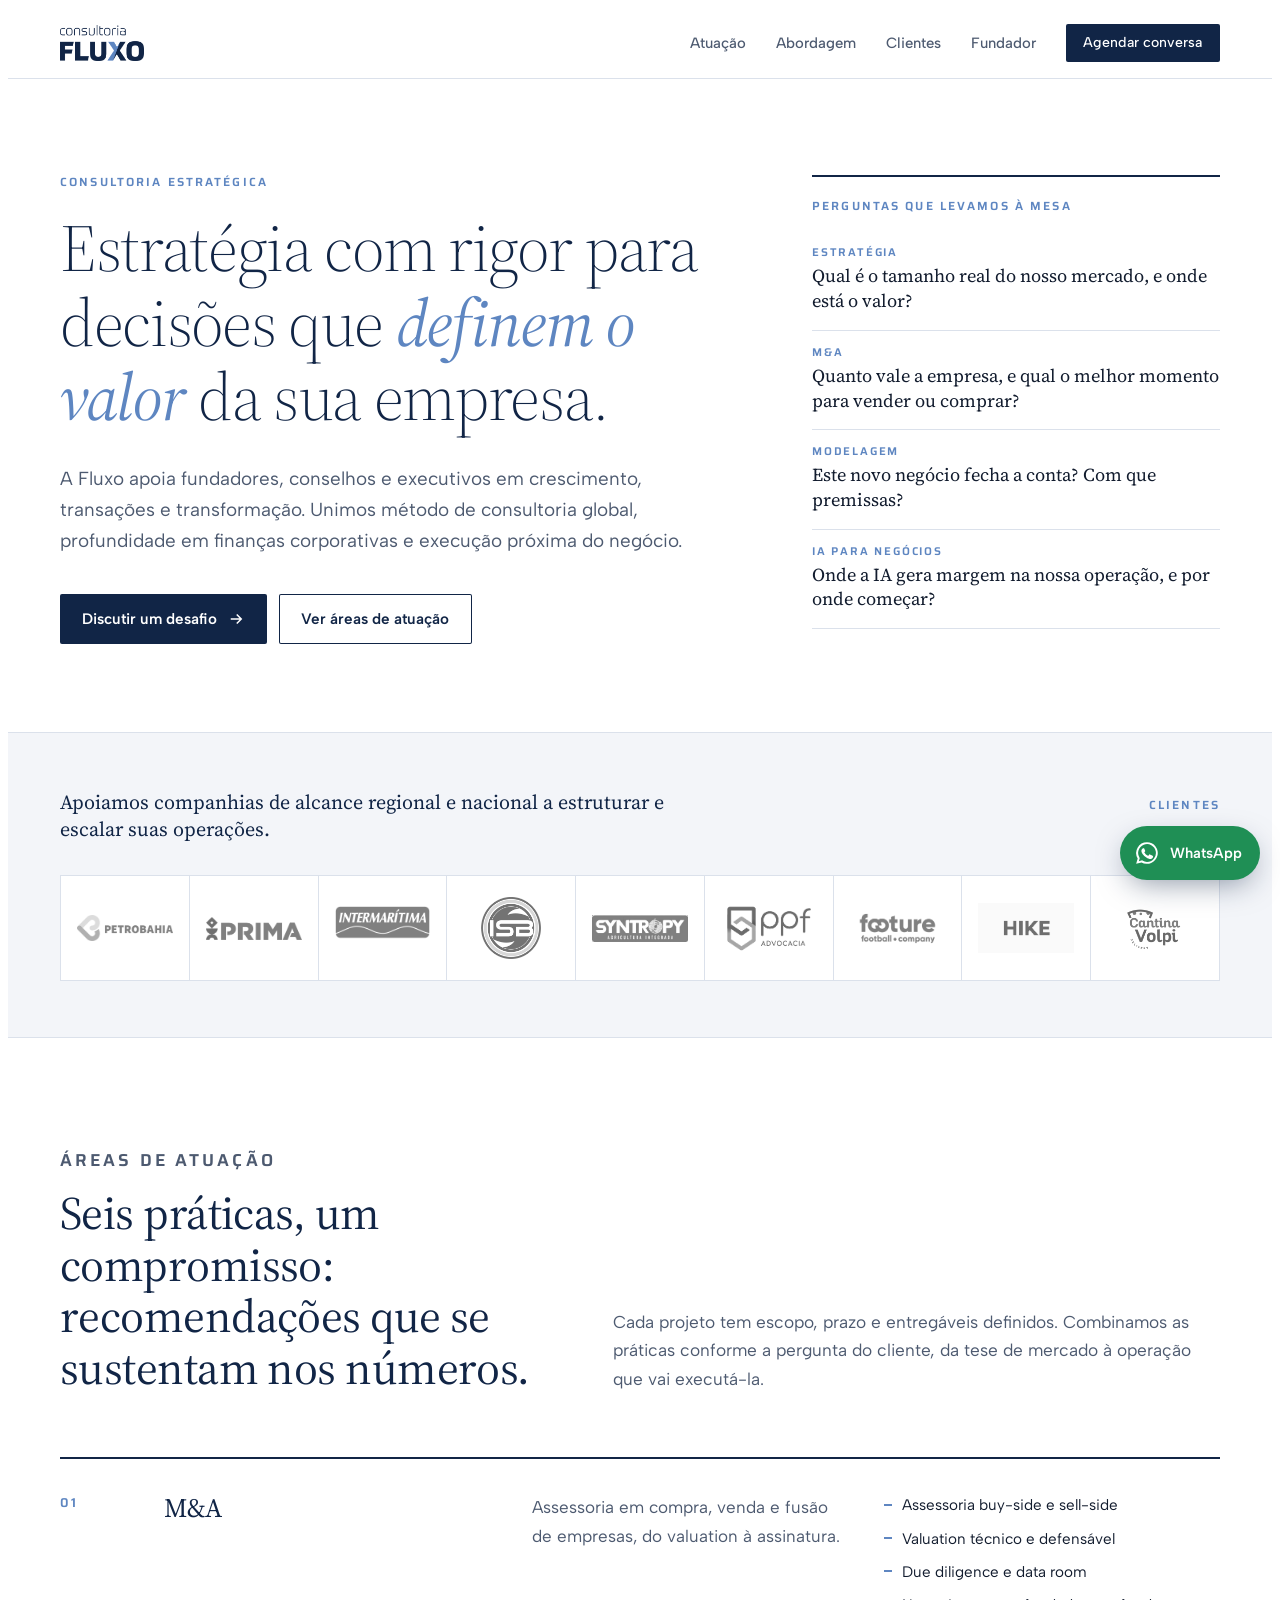
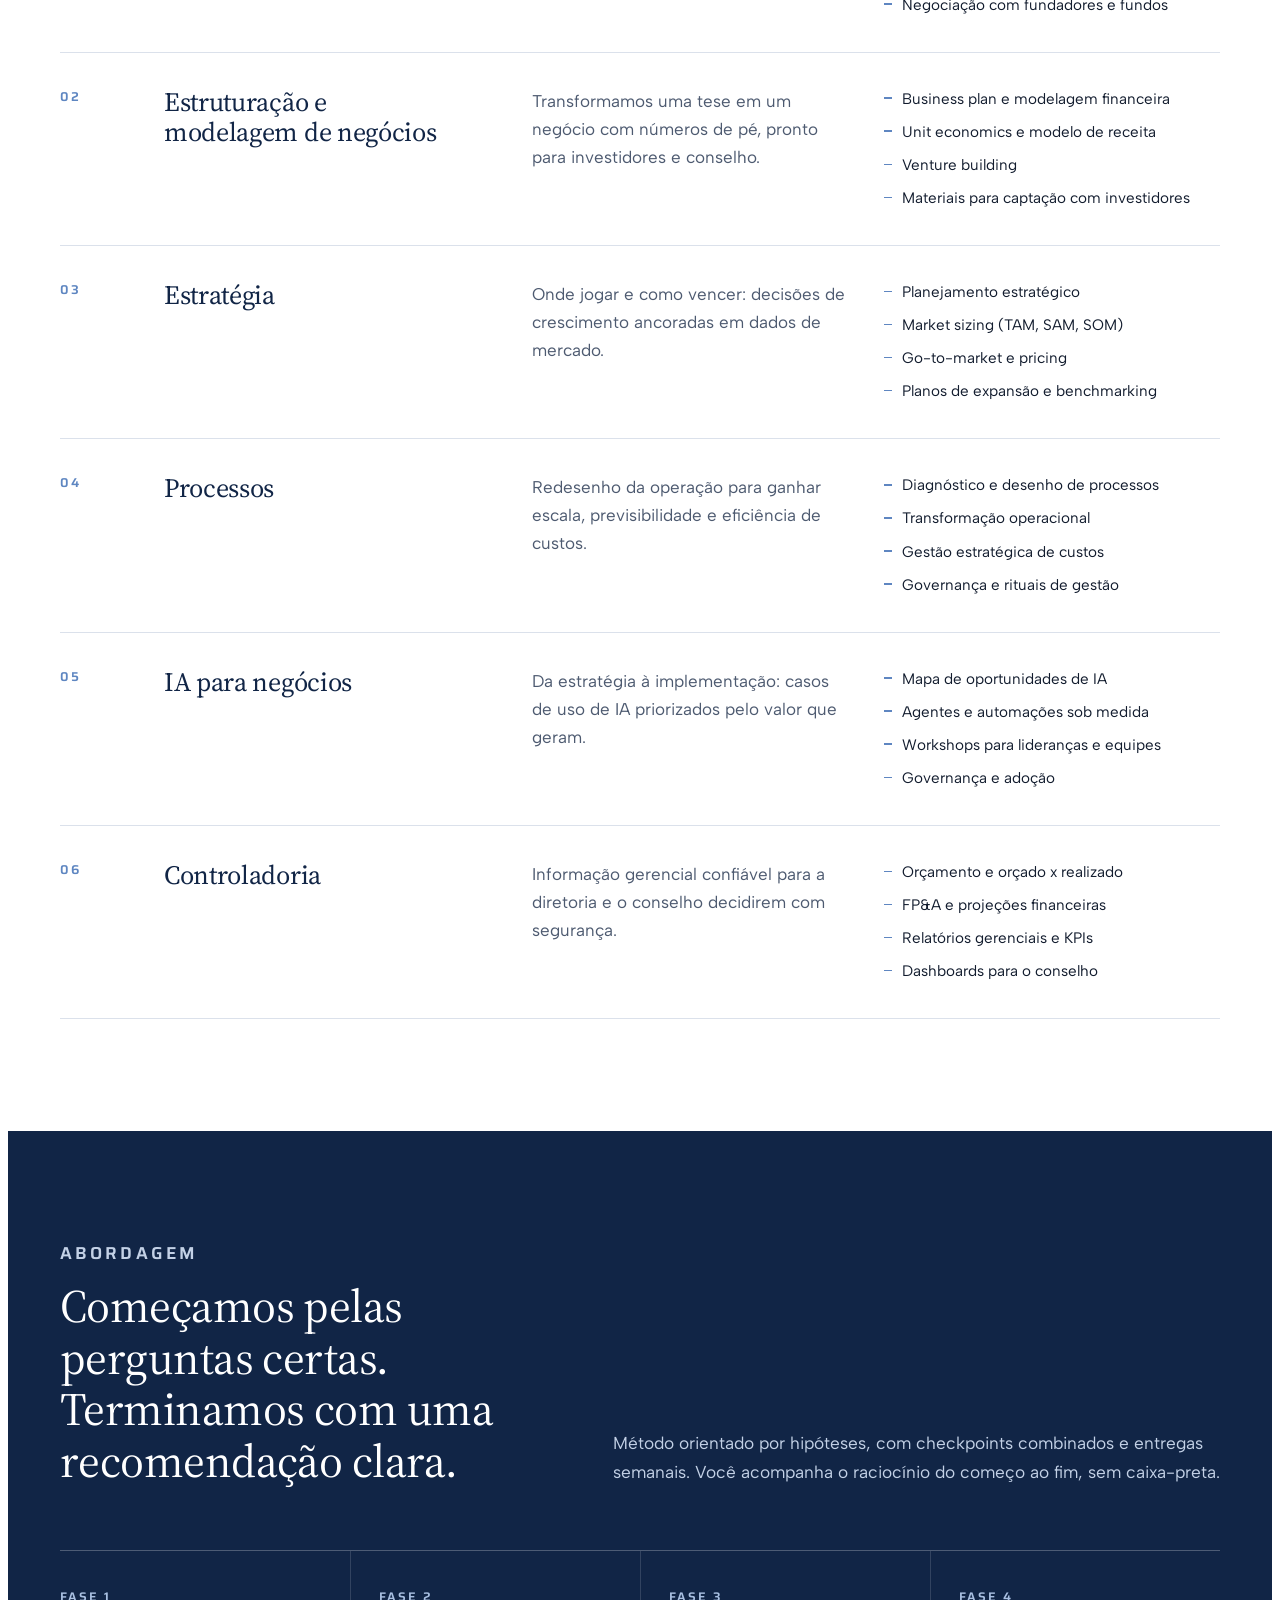
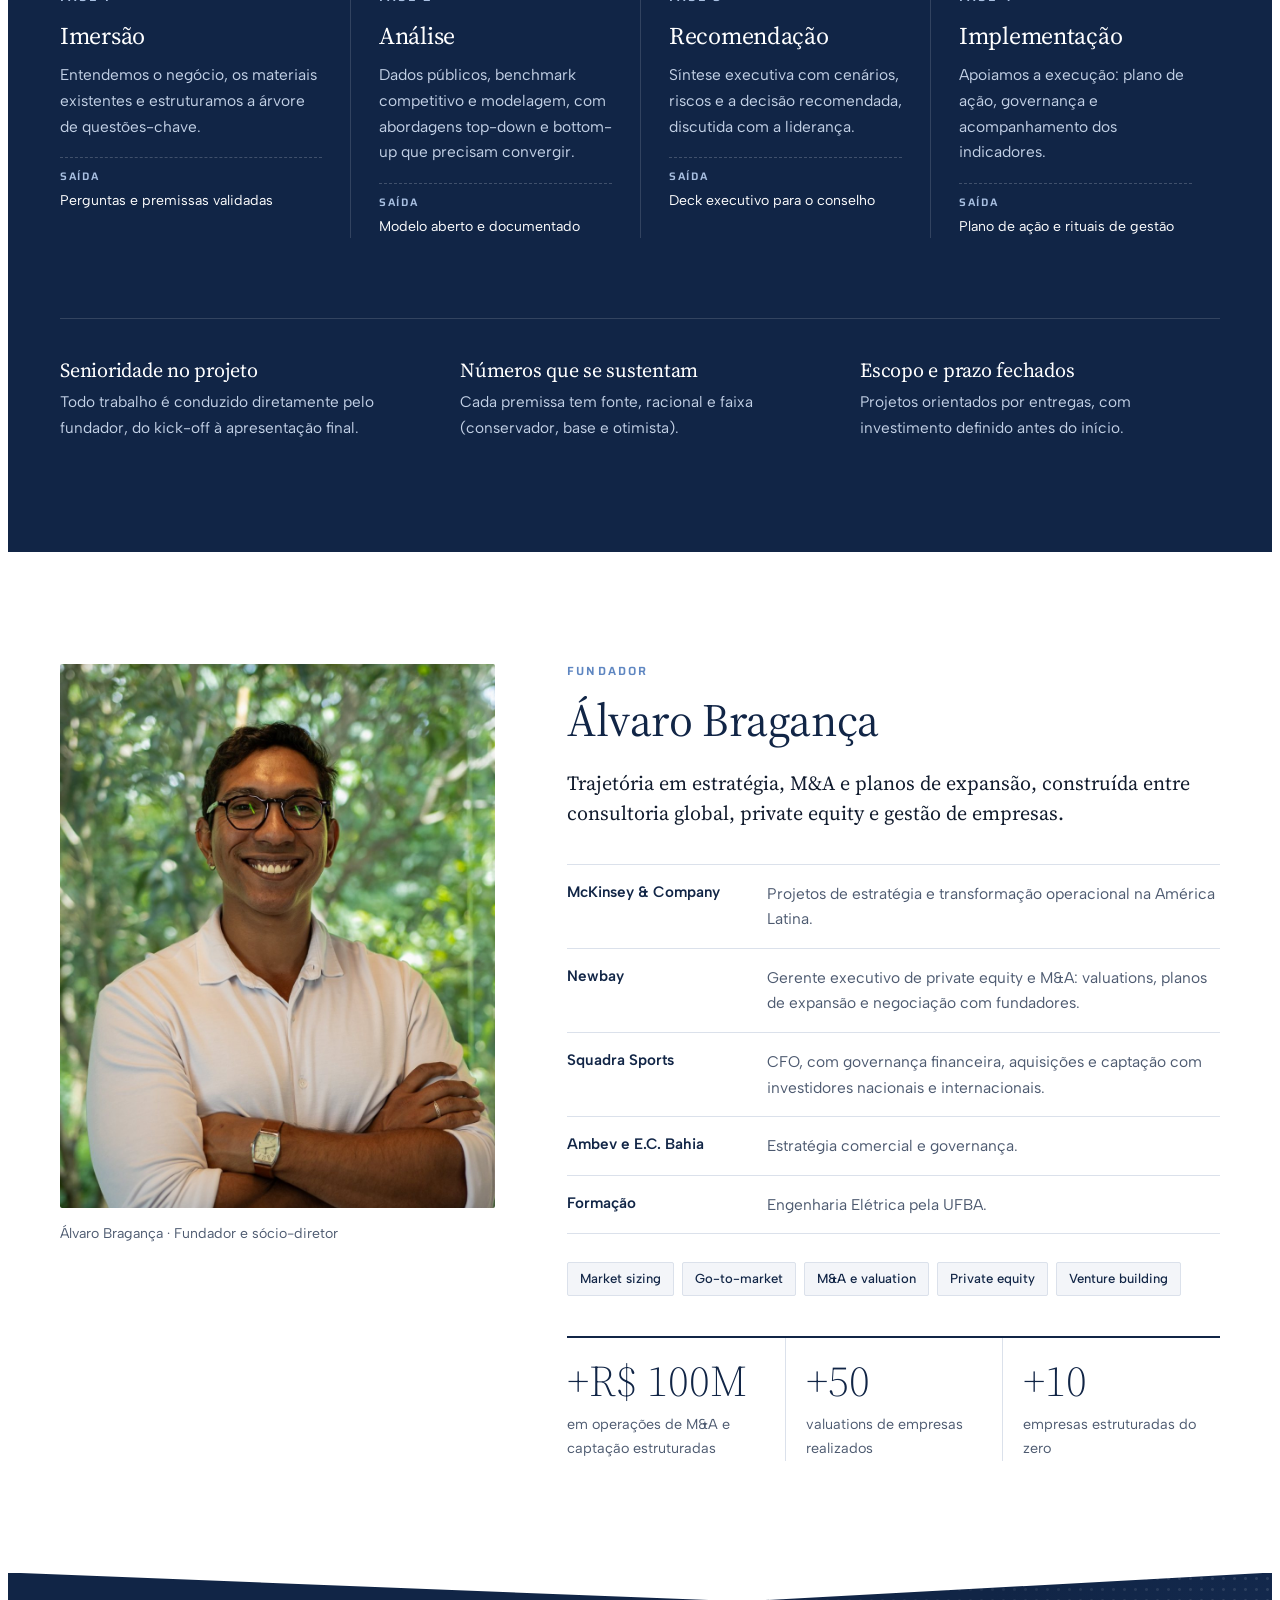
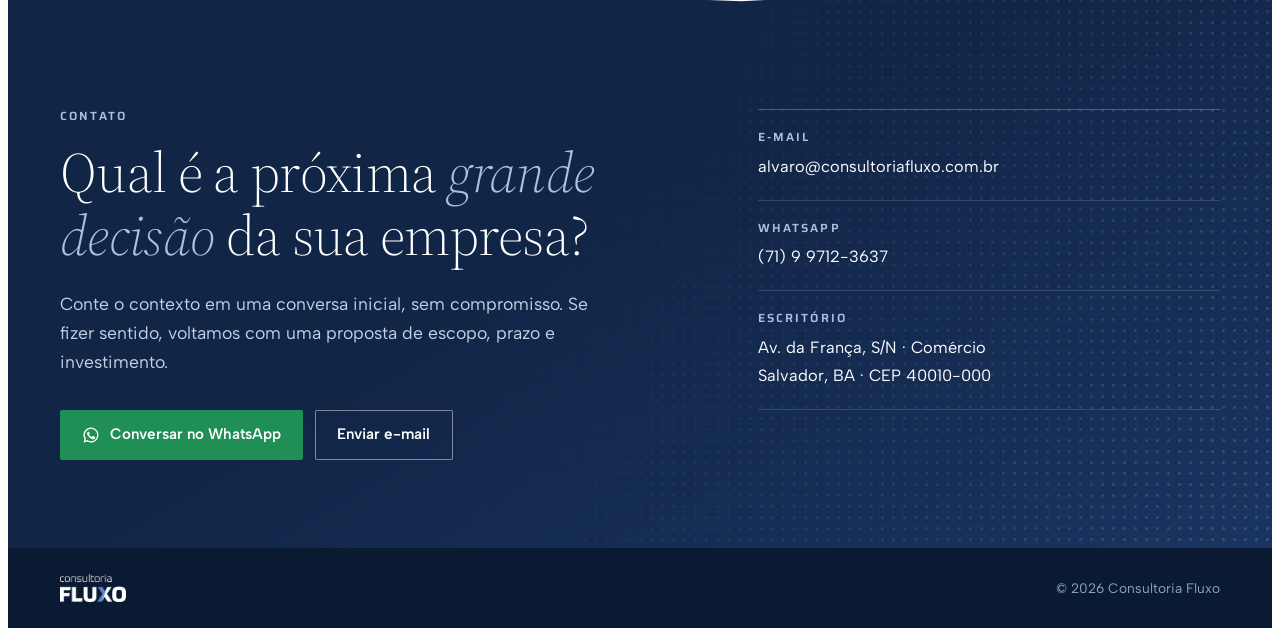
==== index.html @ dc0a5444 "primeira versao do site" ====
<!doctype html>
<html lang="pt-BR">
<head>
<meta charset="utf-8">
<meta name="viewport" content="width=device-width, initial-scale=1, viewport-fit=cover">
<title>Consultoria Fluxo | Consultoria estratégica, M&amp;A e IA para negócios</title>
<meta name="description" content="Consultoria estratégica para fundadores, conselhos e executivos: M&A, estruturação e modelagem de negócios, estratégia, processos, IA para negócios e controladoria.">
<link rel="canonical" href="https://www.consultoriafluxo.com.br/">
<meta property="og:type" content="website">
<meta property="og:title" content="Consultoria Fluxo | Consultoria estratégica">
<meta property="og:description" content="Estratégia com rigor para decisões que definem o valor da sua empresa.">
<meta property="og:image" content="https://www.consultoriafluxo.com.br/assets/img/alvaro-perfil.jpg">
<meta property="og:locale" content="pt_BR">
<meta name="theme-color" content="#112546">
<link rel="icon" href="data:image/svg+xml,%3Csvg xmlns='http://www.w3.org/2000/svg' viewBox='0 0 32 32'%3E%3Crect width='32' height='32' rx='6' fill='%23112546'/%3E%3Cpath d='M8 7h6l10 18h-6z' fill='%23fff'/%3E%3Cpath d='M24 7h-5L9 25h5z' fill='%235E86C1'/%3E%3C/svg%3E">
<script type="application/ld+json">{"@context":"https://schema.org","@type":"ProfessionalService","name":"Consultoria Fluxo","url":"https://www.consultoriafluxo.com.br","email":"alvaro@consultoriafluxo.com.br","telephone":"+55-71-99712-3637","founder":{"@type":"Person","name":"Álvaro Bragança"},"address":{"@type":"PostalAddress","streetAddress":"Av. da França, S/N, Comércio","addressLocality":"Salvador","addressRegion":"BA","postalCode":"40010-000","addressCountry":"BR"}}</script>
<link rel="preconnect" href="https://fonts.googleapis.com">
<link rel="preconnect" href="https://fonts.gstatic.com" crossorigin>
<link rel="stylesheet" href="https://fonts.googleapis.com/css2?family=Source+Serif+4:opsz,wght@8..60,300;8..60,400;8..60,500&family=Albert+Sans:wght@400;500;600&family=Saira:wght@500;600;700&display=swap">
<style>
/* Layout: strategy-firm editorial. White pages, hairline rules, serif statements, one navy band per act; the brand's halftone + diagonal cut appear only in the closing band. Bold moment = the hero's "key questions" column. */
:root{
  --navy:#112546;        /* Pantone 655 C */
  --navy-2:#1a3461;
  --blue:#5E86C1;        /* Pantone 4150 C */
  --blue-soft:#a9c0e2;
  --paper:#ffffff;
  --mist:#f3f5f9;        /* neutral biased to brand blue */
  --ink:#121c2e;
  --ink-2:#4d5a70;
  --line:#dbe1eb;
  --wa:#1f8f55;
  --serif:"Source Serif 4",Georgia,"Times New Roman",serif;
  --sans:"Albert Sans",system-ui,-apple-system,"Segoe UI",sans-serif;
  --label:"Saira","Arial Narrow",system-ui,sans-serif;
  --wrap:1200px;
  color-scheme:light;
}
*{box-sizing:border-box}
html{scroll-behavior:smooth}
body{background:var(--paper);color:var(--ink);font:400 1.0625rem/1.65 var(--sans);-webkit-font-smoothing:antialiased}
body::before{content:"";position:fixed;inset:0 0 auto;height:env(safe-area-inset-top,0px);z-index:60;background:var(--paper)}
img{max-width:100%;height:auto;display:block}
a{color:inherit}
h1,h2,h3{font-family:var(--serif);font-weight:400;line-height:1.12;margin:0;text-wrap:balance;letter-spacing:-.012em;color:var(--navy)}
p{margin:0}
.wrap{max-width:var(--wrap);margin:0 auto;padding-left:max(20px,env(safe-area-inset-left,0px));padding-right:max(20px,env(safe-area-inset-right,0px))}
.label{font:600 .74rem/1.2 var(--label);letter-spacing:.18em;text-transform:uppercase;color:var(--blue)}
:focus-visible{outline:3px solid var(--blue);outline-offset:3px;border-radius:2px}

.btn{display:inline-flex;align-items:center;gap:.6em;font:600 .95rem/1 var(--sans);text-decoration:none;padding:1rem 1.4rem;border-radius:2px;transition:background .15s ease,color .15s ease,box-shadow .15s ease}
.btn svg{width:18px;height:18px;flex:none}
.btn-navy{background:var(--navy);color:#fff}
.btn-navy:hover{background:var(--navy-2)}
.btn-line{color:var(--navy);box-shadow:inset 0 0 0 1px var(--navy)}
.btn-line:hover{background:var(--navy);color:#fff}
.btn-wa{background:var(--wa);color:#fff}
.btn-wa:hover{background:#187546}
.link{font-weight:600;color:var(--navy);text-decoration:none;border-bottom:1px solid var(--blue);padding-bottom:2px}
.link:hover{color:var(--blue)}

/* Header */
.top{position:sticky;top:env(safe-area-inset-top,0px);z-index:50;background:rgba(255,255,255,.96);backdrop-filter:saturate(1.4) blur(8px);border-bottom:1px solid var(--line)}
.top .wrap{display:flex;align-items:center;justify-content:space-between;gap:24px;padding-block:16px}
.top img{height:36px;width:auto}
.nav{display:flex;align-items:center;gap:30px}
.nav a{color:var(--ink-2);text-decoration:none;font:500 .93rem/1 var(--sans)}
.nav a:hover{color:var(--navy)}
.nav .btn{padding:.75rem 1.1rem;font-size:.88rem;color:#fff}
@media (max-width:900px){.nav a:not(.btn){display:none}}

/* Hero */
.hero .wrap{display:grid;grid-template-columns:1.25fr .75fr;gap:72px;padding-block:96px 88px;align-items:start}
.hero h1{font-size:clamp(2.5rem,5.2vw,4.4rem);font-weight:300;margin-top:22px;letter-spacing:-.02em}
.hero h1 em{font-style:italic;font-weight:400;color:var(--blue)}
.hero .lede{margin-top:28px;max-width:33em;font-size:1.18rem;color:var(--ink-2)}
.hero .ctas{display:flex;flex-wrap:wrap;gap:12px;margin-top:38px}
.questions{border-top:2px solid var(--navy);padding-top:22px;min-width:0}
.questions ol{list-style:none;margin:18px 0 0;padding:0}
.questions li{padding:16px 0;border-bottom:1px solid var(--line);display:grid;gap:6px}
.questions q{quotes:none;font:400 1.14rem/1.35 var(--serif);color:var(--ink)}
.questions span{font:600 .7rem/1 var(--label);letter-spacing:.16em;text-transform:uppercase;color:var(--blue)}
@media (max-width:960px){.hero .wrap{grid-template-columns:1fr;gap:56px;padding-block:64px}}

/* Clients */
.clients{border-top:1px solid var(--line);border-bottom:1px solid var(--line);background:var(--mist)}
.clients .wrap{padding-block:56px}
.clients-head{display:flex;flex-wrap:wrap;justify-content:space-between;align-items:baseline;gap:12px 32px;margin-bottom:32px}
.clients-head p{font:400 1.25rem/1.35 var(--serif);color:var(--navy);max-width:32em}
.logos{display:grid;grid-template-columns:repeat(9,1fr);gap:1px;background:var(--line);border:1px solid var(--line)}
.logo{background:#fff;display:grid;place-items:center;padding:16px;height:104px;min-width:0}
.logo img{max-height:52px;width:auto;max-width:100%;object-fit:contain;filter:grayscale(1) contrast(1.05);opacity:.72;mix-blend-mode:multiply;transition:filter .2s ease,opacity .2s ease}
.logo img.tall{max-height:62px}
.logo img.faint{filter:grayscale(1) brightness(.55)}
.logo:hover img{filter:none;opacity:1}
@media (max-width:1100px){.logos{grid-template-columns:repeat(3,1fr)}}
@media (max-width:640px){.logos{grid-template-columns:repeat(3,1fr)}.logo{padding:12px 10px;height:84px}.logo img{max-height:40px}}

/* Section scaffold */
section{scroll-margin-top:84px}
.sec{padding-block:112px}
.sec-head{display:grid;grid-template-columns:.9fr 1.1fr;gap:56px;align-items:end;margin-bottom:64px}
.sec-head h2{font-size:clamp(2rem,3.6vw,3rem);margin-top:16px}
.sec-head p{color:var(--ink-2);max-width:36em;font-size:1.08rem}
@media (max-width:860px){.sec-head{grid-template-columns:1fr;gap:18px;margin-bottom:44px}.sec{padding-block:80px}}

/* Practices */
.practices{border-top:2px solid var(--navy)}
.practice{display:grid;grid-template-columns:4.5rem 1.05fr 1fr 1.05fr;gap:32px;padding:34px 0;border-bottom:1px solid var(--line);align-items:start}
.practice .code{font:600 .8rem/1.6 var(--label);letter-spacing:.12em;color:var(--blue)}
.practice h3{font-size:1.65rem;line-height:1.15}
.practice .what{color:var(--ink-2);min-width:0}
.practice ul{list-style:none;margin:0;padding:0;display:grid;gap:8px;min-width:0}
.practice li{font-size:.95rem;padding-left:18px;position:relative}
.practice li::before{content:"";position:absolute;left:0;top:.7em;width:8px;height:1.5px;background:var(--blue)}
@media (max-width:960px){.practice{grid-template-columns:3.5rem 1fr;gap:12px 20px}.practice .what,.practice ul{grid-column:2}}
@media (max-width:480px){.practice{grid-template-columns:1fr}.practice .what,.practice ul{grid-column:1}}

/* Approach */
.approach{background:var(--navy);color:#fff}
.approach h2{color:#fff}
.approach .sec-head p{color:#c3d1e6}
.approach .label{color:var(--blue-soft)}
.phases{display:grid;grid-template-columns:repeat(4,1fr);border-top:1px solid rgba(255,255,255,.25)}
.phase{padding:30px 28px 0 0;min-width:0;position:relative}
.phase+.phase{padding-left:28px;border-left:1px solid rgba(255,255,255,.14)}
.phase .n{font:600 .78rem/1 var(--label);letter-spacing:.16em;color:var(--blue-soft)}
.phase h3{color:#fff;font-size:1.5rem;margin:14px 0 12px}
.phase p{color:#c3d1e6;font-size:.97rem}
.phase .out{margin-top:18px;padding-top:14px;border-top:1px dashed rgba(255,255,255,.2);font-size:.88rem;color:#fff}
.phase .out b{display:block;font:600 .68rem/1 var(--label);letter-spacing:.16em;text-transform:uppercase;color:var(--blue-soft);margin-bottom:6px}
.principles{display:grid;grid-template-columns:repeat(3,1fr);gap:40px;margin-top:80px;padding-top:40px;border-top:1px solid rgba(255,255,255,.14)}
.principles h3{color:#fff;font-size:1.25rem;margin-bottom:8px}
.principles p{color:#c3d1e6;font-size:.96rem}
@media (max-width:960px){.phases{grid-template-columns:1fr 1fr;row-gap:36px}.phase:nth-child(3){padding-left:0;border-left:0}.principles{grid-template-columns:1fr;gap:28px}}
@media (max-width:540px){.phases{grid-template-columns:1fr}.phase,.phase+.phase{padding-left:0;border-left:0}}

/* Founder */
.founder{display:grid;grid-template-columns:.8fr 1.2fr;gap:72px;align-items:start}
.founder figure{margin:0;position:relative}
.founder figure img{width:100%;aspect-ratio:4/5;object-fit:cover;object-position:50% 20%;border-radius:2px}
.founder figcaption{margin-top:14px;font-size:.88rem;color:var(--ink-2)}
.founder h2{font-size:clamp(2rem,3.6vw,3rem);margin-top:16px}
.founder .intro{margin-top:22px;font:400 1.25rem/1.5 var(--serif);color:var(--ink);max-width:32em}
.career{list-style:none;margin:36px 0 0;padding:0;border-top:1px solid var(--line)}
.career li{display:grid;grid-template-columns:11rem 1fr;gap:24px;padding:16px 0;border-bottom:1px solid var(--line)}
.career b{font:600 .95rem/1.5 var(--sans);color:var(--navy)}
.career span{color:var(--ink-2);font-size:.97rem;min-width:0}
.tags{display:flex;flex-wrap:wrap;gap:8px;margin-top:28px}
.tags span{font:500 .82rem/1 var(--sans);color:var(--navy);padding:9px 12px;border:1px solid var(--line);border-radius:2px;background:var(--mist)}
.stats{display:grid;grid-template-columns:repeat(3,1fr);margin-top:40px;border-top:2px solid var(--navy)}
.stat{padding:22px 20px 0 0;min-width:0}
.stat+.stat{padding-left:20px;border-left:1px solid var(--line)}
.stat b{display:block;font:300 clamp(2rem,3.4vw,2.8rem)/1 var(--serif);color:var(--navy);font-variant-numeric:tabular-nums}
.stat span{display:block;margin-top:10px;font-size:.9rem;color:var(--ink-2)}
@media (max-width:960px){.founder{grid-template-columns:1fr;gap:44px}.founder figure{max-width:420px}}
@media (max-width:560px){.career li{grid-template-columns:1fr;gap:4px}.stats{grid-template-columns:1fr}.stat,.stat+.stat{padding:18px 0;border-left:0;border-bottom:1px solid var(--line)}}

/* Contact */
.contact{position:relative;background:linear-gradient(150deg,var(--navy) 45%,var(--navy-2));color:#fff;overflow:hidden;clip-path:polygon(0 0,58% 5%,100% 0,100% 100%,0 100%)}
.contact .dots{position:absolute;inset:0;pointer-events:none;background-image:radial-gradient(circle,rgba(255,255,255,.14) 1.2px,transparent 1.7px);background-size:11px 11px;-webkit-mask-image:linear-gradient(110deg,transparent 40%,#000 100%);mask-image:linear-gradient(110deg,transparent 40%,#000 100%)}
.contact .wrap{position:relative;display:grid;grid-template-columns:1.15fr .85fr;gap:72px;padding-block:136px 88px}
.contact .label{color:var(--blue-soft)}
.contact h2{color:#fff;font-size:clamp(2.2rem,4.4vw,3.6rem);font-weight:300;margin-top:18px}
.contact h2 em{font-style:italic;color:var(--blue-soft)}
.contact .lede{color:#c3d1e6;margin-top:22px;max-width:32em;font-size:1.1rem}
.contact .ctas{display:flex;flex-wrap:wrap;gap:12px;margin-top:34px}
.contact .btn-ghost{color:#fff;box-shadow:inset 0 0 0 1px rgba(255,255,255,.45)}
.contact .btn-ghost:hover{box-shadow:inset 0 0 0 1px #fff}
.info{list-style:none;margin:0;padding:0;border-top:1px solid rgba(255,255,255,.25);align-self:start}
.info li{padding:20px 0;border-bottom:1px solid rgba(255,255,255,.14)}
.info .label{display:block;margin-bottom:8px}
.info a,.info p{color:#fff;text-decoration:none;font-size:1.02rem;word-break:break-word}
.info a:hover{text-decoration:underline}
@media (max-width:900px){.contact .wrap{grid-template-columns:1fr;gap:40px;padding-block:104px 64px}}

footer{background:#0b1a33;color:#8ea3c4;font-size:.86rem}
footer .wrap{display:flex;flex-wrap:wrap;justify-content:space-between;align-items:center;gap:16px;padding-block:26px}
footer img{height:28px;width:auto}

/* Floating WhatsApp */
.wa-float{position:fixed;right:calc(20px + env(safe-area-inset-right,0px));bottom:calc(20px + env(safe-area-inset-bottom,0px));z-index:70;display:flex;align-items:center;gap:10px;background:var(--wa);color:#fff;text-decoration:none;font:600 .92rem/1 var(--sans);padding:14px 18px 14px 14px;border-radius:999px;box-shadow:0 10px 30px -8px rgba(17,37,70,.5);transition:transform .15s ease,background .15s ease}
.wa-float:hover{transform:translateY(-2px);background:#187546}
.wa-float svg{width:26px;height:26px;flex:none}
@media (max-width:560px){.wa-float span{display:none}.wa-float{padding:14px;border-radius:50%}}

@media (prefers-reduced-motion:no-preference){
  .hero h1,.hero .lede,.hero .ctas,.questions{animation:rise .8s cubic-bezier(.2,.7,.2,1) both}
  .hero .lede{animation-delay:.08s}.hero .ctas{animation-delay:.14s}.questions{animation-delay:.22s}
  @keyframes rise{from{transform:translateY(12px)}to{transform:none}}
}
@media (prefers-reduced-motion:reduce){html{scroll-behavior:auto}.btn,.wa-float,.logo img{transition:none}}
</style>
</head>
<body>

<header class="top">
  <div class="wrap">
    <a href="#inicio" aria-label="Consultoria Fluxo, início"><img src="assets/img/logo-azul.png" alt="Consultoria Fluxo" width="84" height="36"></a>
    <nav class="nav" aria-label="Principal">
      <a href="#atuacao">Atuação</a>
      <a href="#abordagem">Abordagem</a>
      <a href="#clientes">Clientes</a>
      <a href="#fundador">Fundador</a>
      <a class="btn btn-navy" href="#contato">Agendar conversa</a>
    </nav>
  </div>
</header>

<main id="inicio">
  <section class="hero">
    <div class="wrap">
      <div>
        <p class="label">Consultoria estratégica</p>
        <h1>Estratégia com rigor para decisões que <em>definem o valor</em> da sua empresa.</h1>
        <p class="lede">A Fluxo apoia fundadores, conselhos e executivos em crescimento, transações e transformação. Unimos método de consultoria global, profundidade em finanças corporativas e execução próxima do negócio.</p>
        <div class="ctas">
          <a class="btn btn-navy" href="#contato">Discutir um desafio
            <svg viewBox="0 0 24 24" fill="none" stroke="currentColor" stroke-width="2" aria-hidden="true"><path d="M5 12h14M13 6l6 6-6 6"/></svg></a>
          <a class="btn btn-line" href="#atuacao">Ver áreas de atuação</a>
        </div>
      </div>
      <aside class="questions" aria-label="Perguntas que ajudamos a responder">
        <p class="label">Perguntas que levamos à mesa</p>
        <ol>
          <li><span>Estratégia</span><q>Qual é o tamanho real do nosso mercado, e onde está o valor?</q></li>
          <li><span>M&amp;A</span><q>Quanto vale a empresa, e qual o melhor momento para vender ou comprar?</q></li>
          <li><span>Modelagem</span><q>Este novo negócio fecha a conta? Com que premissas?</q></li>
          <li><span>IA para negócios</span><q>Onde a IA gera margem na nossa operação, e por onde começar?</q></li>
        </ol>
      </aside>
    </div>
  </section>

  <section class="clients" id="clientes" aria-labelledby="clientes-t">
    <div class="wrap">
      <div class="clients-head">
        <p id="clientes-t">Apoiamos companhias de alcance regional e nacional a estruturar e escalar suas operações.</p>
        <span class="label">Clientes</span>
      </div>
      <div class="logos">
        <div class="logo"><img src="assets/img/clientes/petrobahia.png" alt="Petrobahia" loading="lazy"></div>
        <div class="logo"><img src="assets/img/clientes/prima.png" alt="Prima Empreendimentos" loading="lazy"></div>
        <div class="logo"><img class="tall" src="assets/img/clientes/intermaritima.png" alt="Intermarítima Portos e Logística" loading="lazy"></div>
        <div class="logo"><img class="tall" src="assets/img/clientes/isb.png" alt="ISB" loading="lazy"></div>
        <div class="logo"><img src="assets/img/clientes/syntropy.png" alt="Syntropy Agricultura Integrada" loading="lazy"></div>
        <div class="logo"><img class="tall" src="assets/img/clientes/ppf.png" alt="PPF Advocacia" loading="lazy"></div>
        <div class="logo"><img class="faint" src="assets/img/clientes/footure.png" alt="Footure Football Company" loading="lazy"></div>
        <div class="logo"><img src="assets/img/clientes/hike.png" alt="Hike" loading="lazy"></div>
        <div class="logo"><img class="tall" src="assets/img/clientes/cantina-volpi.png" alt="Cantina Volpi" loading="lazy"></div>
      </div>
    </div>
  </section>

  <section class="sec" id="atuacao">
    <div class="wrap">
      <div class="sec-head">
        <div>
          <p class="label">Áreas de atuação</p>
          <h2>Seis práticas, um compromisso: recomendações que se sustentam nos números.</h2>
        </div>
        <p>Cada projeto tem escopo, prazo e entregáveis definidos. Combinamos as práticas conforme a pergunta do cliente, da tese de mercado à operação que vai executá-la.</p>
      </div>

      <div class="practices">
        <article class="practice">
          <span class="code">01</span>
          <h3>M&amp;A</h3>
          <p class="what">Assessoria em compra, venda e fusão de empresas, do valuation à assinatura.</p>
          <ul><li>Assessoria buy-side e sell-side</li><li>Valuation técnico e defensável</li><li>Due diligence e data room</li><li>Negociação com fundadores e fundos</li></ul>
        </article>
        <article class="practice">
          <span class="code">02</span>
          <h3>Estruturação e modelagem de negócios</h3>
          <p class="what">Transformamos uma tese em um negócio com números de pé, pronto para investidores e conselho.</p>
          <ul><li>Business plan e modelagem financeira</li><li>Unit economics e modelo de receita</li><li>Venture building</li><li>Materiais para captação com investidores</li></ul>
        </article>
        <article class="practice">
          <span class="code">03</span>
          <h3>Estratégia</h3>
          <p class="what">Onde jogar e como vencer: decisões de crescimento ancoradas em dados de mercado.</p>
          <ul><li>Planejamento estratégico</li><li>Market sizing (TAM, SAM, SOM)</li><li>Go-to-market e pricing</li><li>Planos de expansão e benchmarking</li></ul>
        </article>
        <article class="practice">
          <span class="code">04</span>
          <h3>Processos</h3>
          <p class="what">Redesenho da operação para ganhar escala, previsibilidade e eficiência de custos.</p>
          <ul><li>Diagnóstico e desenho de processos</li><li>Transformação operacional</li><li>Gestão estratégica de custos</li><li>Governança e rituais de gestão</li></ul>
        </article>
        <article class="practice">
          <span class="code">05</span>
          <h3>IA para negócios</h3>
          <p class="what">Da estratégia à implementação: casos de uso de IA priorizados pelo valor que geram.</p>
          <ul><li>Mapa de oportunidades de IA</li><li>Agentes e automações sob medida</li><li>Workshops para lideranças e equipes</li><li>Governança e adoção</li></ul>
        </article>
        <article class="practice">
          <span class="code">06</span>
          <h3>Controladoria</h3>
          <p class="what">Informação gerencial confiável para a diretoria e o conselho decidirem com segurança.</p>
          <ul><li>Orçamento e orçado x realizado</li><li>FP&amp;A e projeções financeiras</li><li>Relatórios gerenciais e KPIs</li><li>Dashboards para o conselho</li></ul>
        </article>
      </div>
    </div>
  </section>

  <section class="sec approach" id="abordagem">
    <div class="wrap">
      <div class="sec-head">
        <div>
          <p class="label">Abordagem</p>
          <h2>Começamos pelas perguntas certas. Terminamos com uma recomendação clara.</h2>
        </div>
        <p>Método orientado por hipóteses, com checkpoints combinados e entregas semanais. Você acompanha o raciocínio do começo ao fim, sem caixa-preta.</p>
      </div>
      <div class="phases">
        <div class="phase"><span class="n">FASE 1</span><h3>Imersão</h3><p>Entendemos o negócio, os materiais existentes e estruturamos a árvore de questões-chave.</p><p class="out"><b>Saída</b>Perguntas e premissas validadas</p></div>
        <div class="phase"><span class="n">FASE 2</span><h3>Análise</h3><p>Dados públicos, benchmark competitivo e modelagem, com abordagens top-down e bottom-up que precisam convergir.</p><p class="out"><b>Saída</b>Modelo aberto e documentado</p></div>
        <div class="phase"><span class="n">FASE 3</span><h3>Recomendação</h3><p>Síntese executiva com cenários, riscos e a decisão recomendada, discutida com a liderança.</p><p class="out"><b>Saída</b>Deck executivo para o conselho</p></div>
        <div class="phase"><span class="n">FASE 4</span><h3>Implementação</h3><p>Apoiamos a execução: plano de ação, governança e acompanhamento dos indicadores.</p><p class="out"><b>Saída</b>Plano de ação e rituais de gestão</p></div>
      </div>
      <div class="principles">
        <div><h3>Senioridade no projeto</h3><p>Todo trabalho é conduzido diretamente pelo fundador, do kick-off à apresentação final.</p></div>
        <div><h3>Números que se sustentam</h3><p>Cada premissa tem fonte, racional e faixa (conservador, base e otimista).</p></div>
        <div><h3>Escopo e prazo fechados</h3><p>Projetos orientados por entregas, com investimento definido antes do início.</p></div>
      </div>
    </div>
  </section>

  <section class="sec" id="fundador">
    <div class="wrap founder">
      <figure>
        <img src="assets/img/alvaro-perfil.jpg" alt="Álvaro Bragança, fundador da Consultoria Fluxo" width="1000" height="1500">
        <figcaption>Álvaro Bragança · Fundador e sócio-diretor</figcaption>
      </figure>
      <div>
        <p class="label">Fundador</p>
        <h2>Álvaro Bragança</h2>
        <p class="intro">Trajetória em estratégia, M&amp;A e planos de expansão, construída entre consultoria global, private equity e gestão de empresas.</p>
        <ul class="career">
          <li><b>McKinsey &amp; Company</b><span>Projetos de estratégia e transformação operacional na América Latina.</span></li>
          <li><b>Newbay</b><span>Gerente executivo de private equity e M&amp;A: valuations, planos de expansão e negociação com fundadores.</span></li>
          <li><b>Squadra Sports</b><span>CFO, com governança financeira, aquisições e captação com investidores nacionais e internacionais.</span></li>
          <li><b>Ambev e E.C. Bahia</b><span>Estratégia comercial e governança.</span></li>
          <li><b>Formação</b><span>Engenharia Elétrica pela UFBA.</span></li>
        </ul>
        <div class="tags" aria-label="Áreas de expertise">
          <span>Market sizing</span><span>Go-to-market</span><span>M&amp;A e valuation</span><span>Private equity</span><span>Venture building</span>
        </div>
        <div class="stats">
          <div class="stat"><b>+R$ 100M</b><span>em operações de M&amp;A e captação estruturadas</span></div>
          <div class="stat"><b>+50</b><span>valuations de empresas realizados</span></div>
          <div class="stat"><b>+10</b><span>empresas estruturadas do zero</span></div>
        </div>
      </div>
    </div>
  </section>

  <section class="contact" id="contato">
    <div class="dots"></div>
    <div class="wrap">
      <div>
        <p class="label">Contato</p>
        <h2>Qual é a próxima <em>grande decisão</em> da sua empresa?</h2>
        <p class="lede">Conte o contexto em uma conversa inicial, sem compromisso. Se fizer sentido, voltamos com uma proposta de escopo, prazo e investimento.</p>
        <div class="ctas">
          <a class="btn btn-wa" href="https://wa.me/5571997123637?text=Ol%C3%A1%2C%20%C3%81lvaro.%20Vim%20pelo%20site%20da%20Consultoria%20Fluxo%20e%20gostaria%20de%20conversar." target="_blank" rel="noopener">
            <svg viewBox="0 0 24 24" fill="currentColor" aria-hidden="true"><path d="M12 2a10 10 0 0 0-8.6 15.1L2 22l5-1.3A10 10 0 1 0 12 2Zm0 18.2a8.2 8.2 0 0 1-4.2-1.2l-.3-.2-3 .8.8-2.9-.2-.3A8.2 8.2 0 1 1 12 20.2Zm4.5-6.1c-.2-.1-1.5-.7-1.7-.8-.2-.1-.4-.1-.6.1l-.8 1c-.1.2-.3.2-.5.1a6.7 6.7 0 0 1-3.3-2.9c-.2-.4.2-.4.7-1.3.1-.2 0-.3 0-.4l-.8-1.8c-.2-.5-.4-.4-.6-.4h-.5a1 1 0 0 0-.7.3 3 3 0 0 0-.9 2.2 5.2 5.2 0 0 0 1.1 2.7 11.8 11.8 0 0 0 4.5 4c1.7.7 2.3.8 3.2.6a2.7 2.7 0 0 0 1.8-1.3 2.2 2.2 0 0 0 .2-1.3c-.1-.1-.3-.2-.5-.3Z"/></svg>
            Conversar no WhatsApp</a>
          <a class="btn btn-ghost" href="mailto:alvaro@consultoriafluxo.com.br">Enviar e-mail</a>
        </div>
      </div>
      <ul class="info">
        <li><span class="label">E-mail</span><a href="mailto:alvaro@consultoriafluxo.com.br">alvaro@consultoriafluxo.com.br</a></li>
        <li><span class="label">WhatsApp</span><p>(71) 9 9712-3637</p></li>
        <li><span class="label">Escritório</span><a href="https://www.google.com/maps/search/?api=1&amp;query=Av.+da+Fran%C3%A7a+Com%C3%A9rcio+Salvador+BA+40010-000" target="_blank" rel="noopener">Av. da França, S/N · Comércio<br>Salvador, BA · CEP 40010-000</a></li>
      </ul>
    </div>
  </section>
</main>

<footer>
  <div class="wrap">
    <img src="assets/img/logo-branca.png" alt="Consultoria Fluxo" width="66" height="28">
    <span>© 2026 Consultoria Fluxo</span>
  </div>
</footer>

<a class="wa-float" href="https://wa.me/5571997123637?text=Ol%C3%A1%2C%20%C3%81lvaro.%20Vim%20pelo%20site%20da%20Consultoria%20Fluxo%20e%20gostaria%20de%20conversar." target="_blank" rel="noopener" aria-label="Conversar no WhatsApp">
  <svg viewBox="0 0 24 24" fill="currentColor" aria-hidden="true"><path d="M12 2a10 10 0 0 0-8.6 15.1L2 22l5-1.3A10 10 0 1 0 12 2Zm0 18.2a8.2 8.2 0 0 1-4.2-1.2l-.3-.2-3 .8.8-2.9-.2-.3A8.2 8.2 0 1 1 12 20.2Zm4.5-6.1c-.2-.1-1.5-.7-1.7-.8-.2-.1-.4-.1-.6.1l-.8 1c-.1.2-.3.2-.5.1a6.7 6.7 0 0 1-3.3-2.9c-.2-.4.2-.4.7-1.3.1-.2 0-.3 0-.4l-.8-1.8c-.2-.5-.4-.4-.6-.4h-.5a1 1 0 0 0-.7.3 3 3 0 0 0-.9 2.2 5.2 5.2 0 0 0 1.1 2.7 11.8 11.8 0 0 0 4.5 4c1.7.7 2.3.8 3.2.6a2.7 2.7 0 0 0 1.8-1.3 2.2 2.2 0 0 0 .2-1.3c-.1-.1-.3-.2-.5-.3Z"/></svg>
  <span>WhatsApp</span>
</a>

</body>
</html>
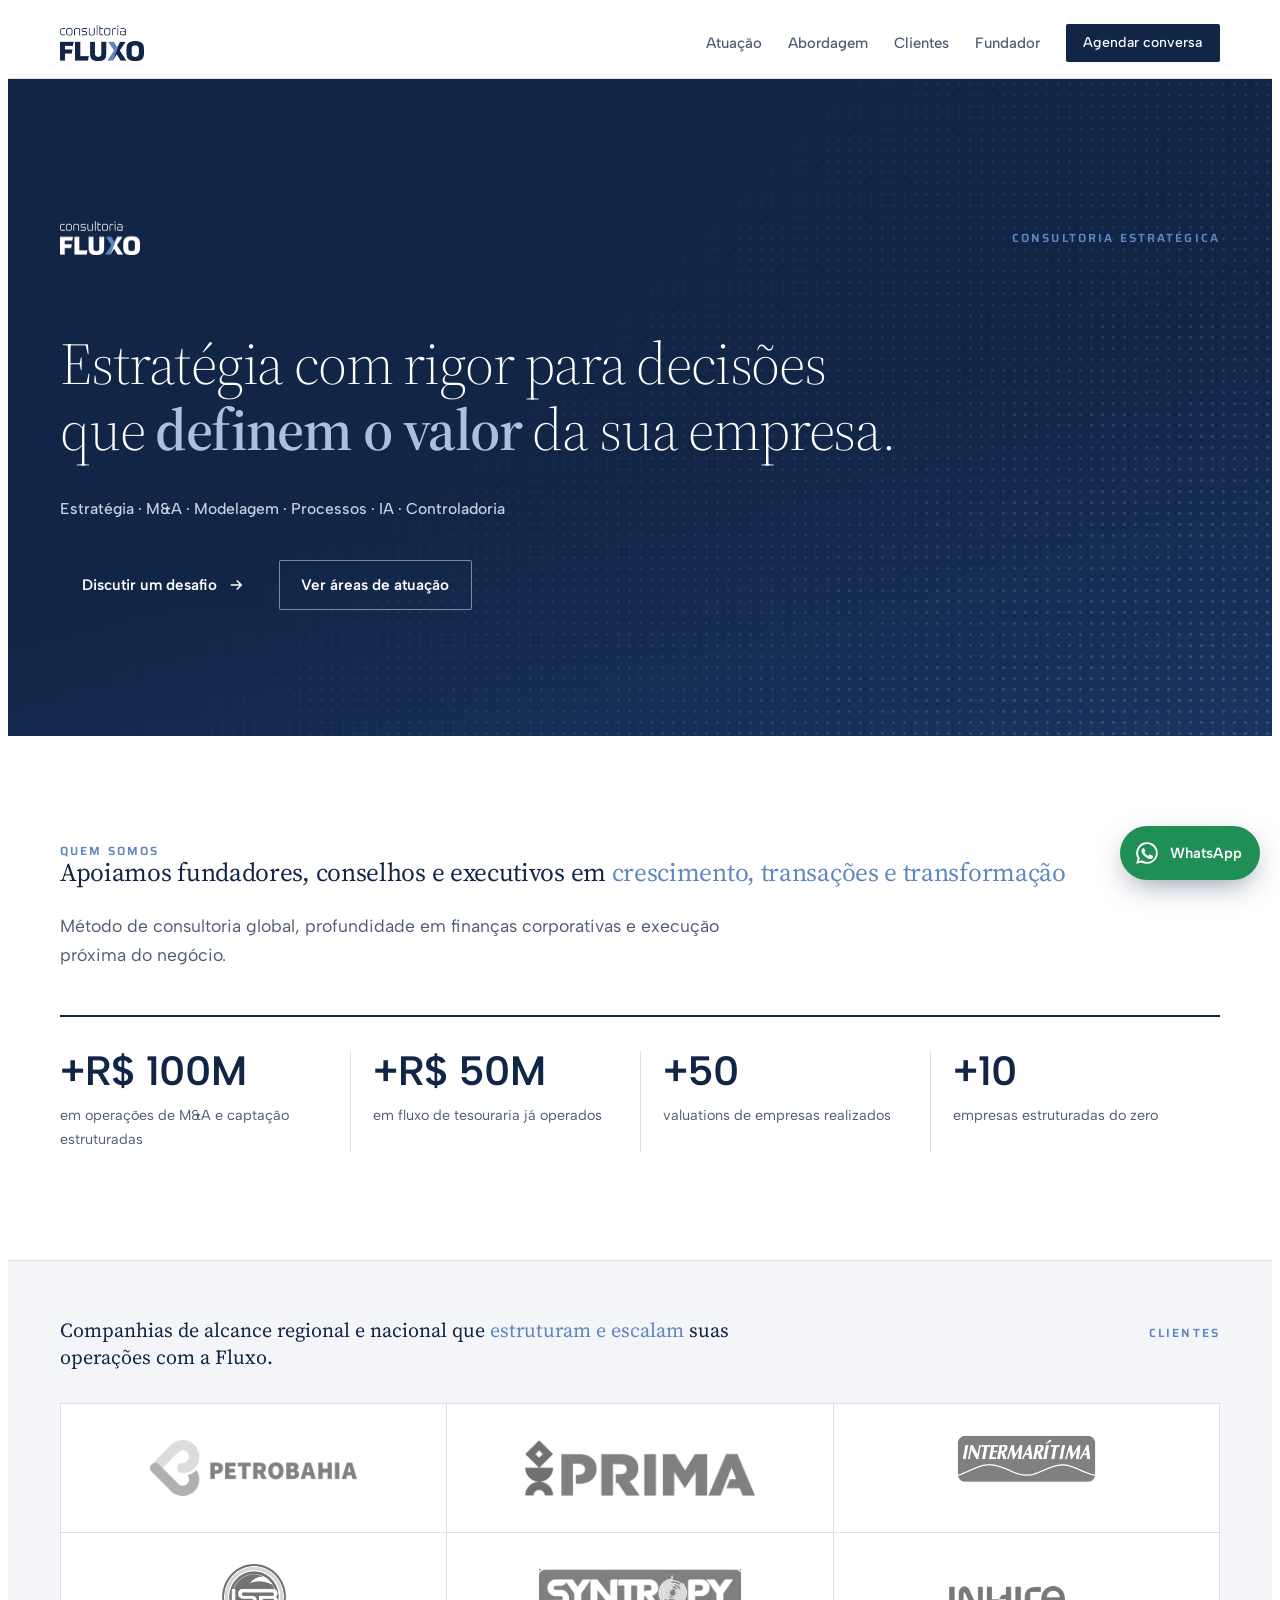
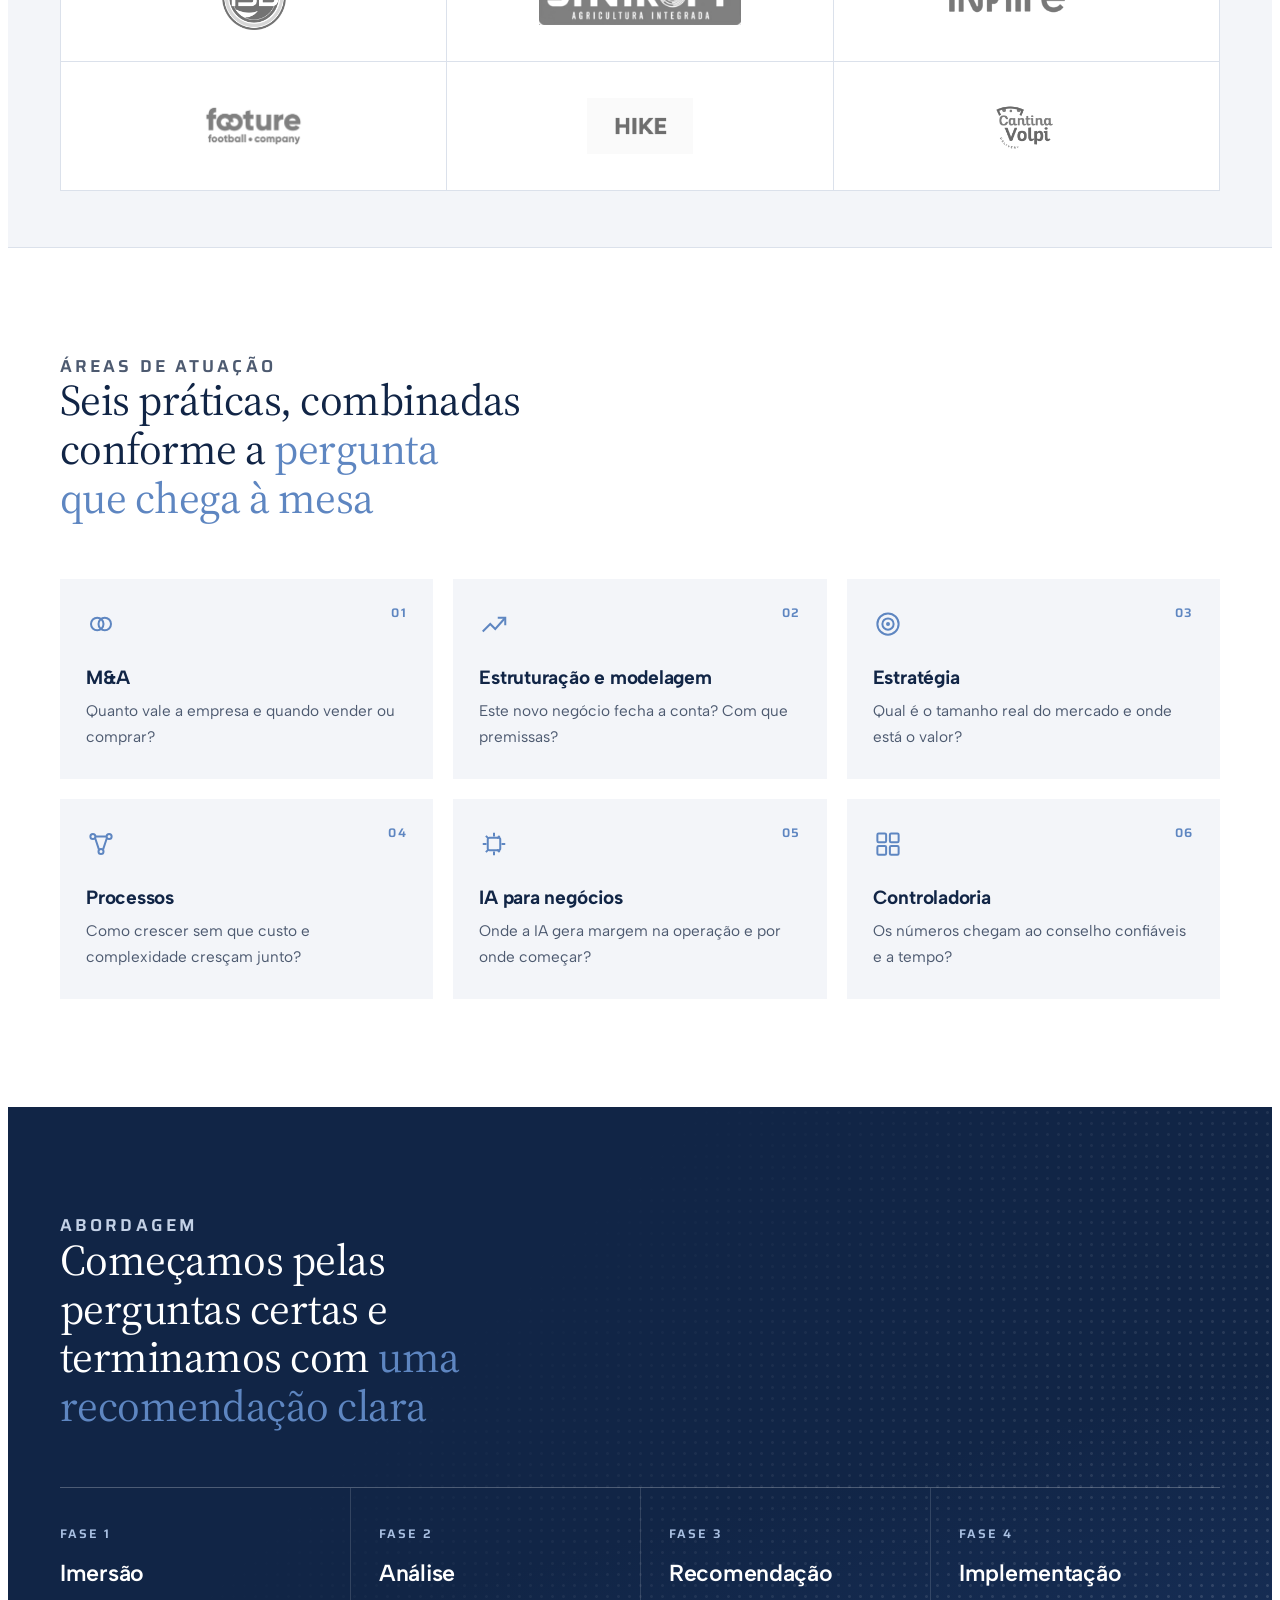
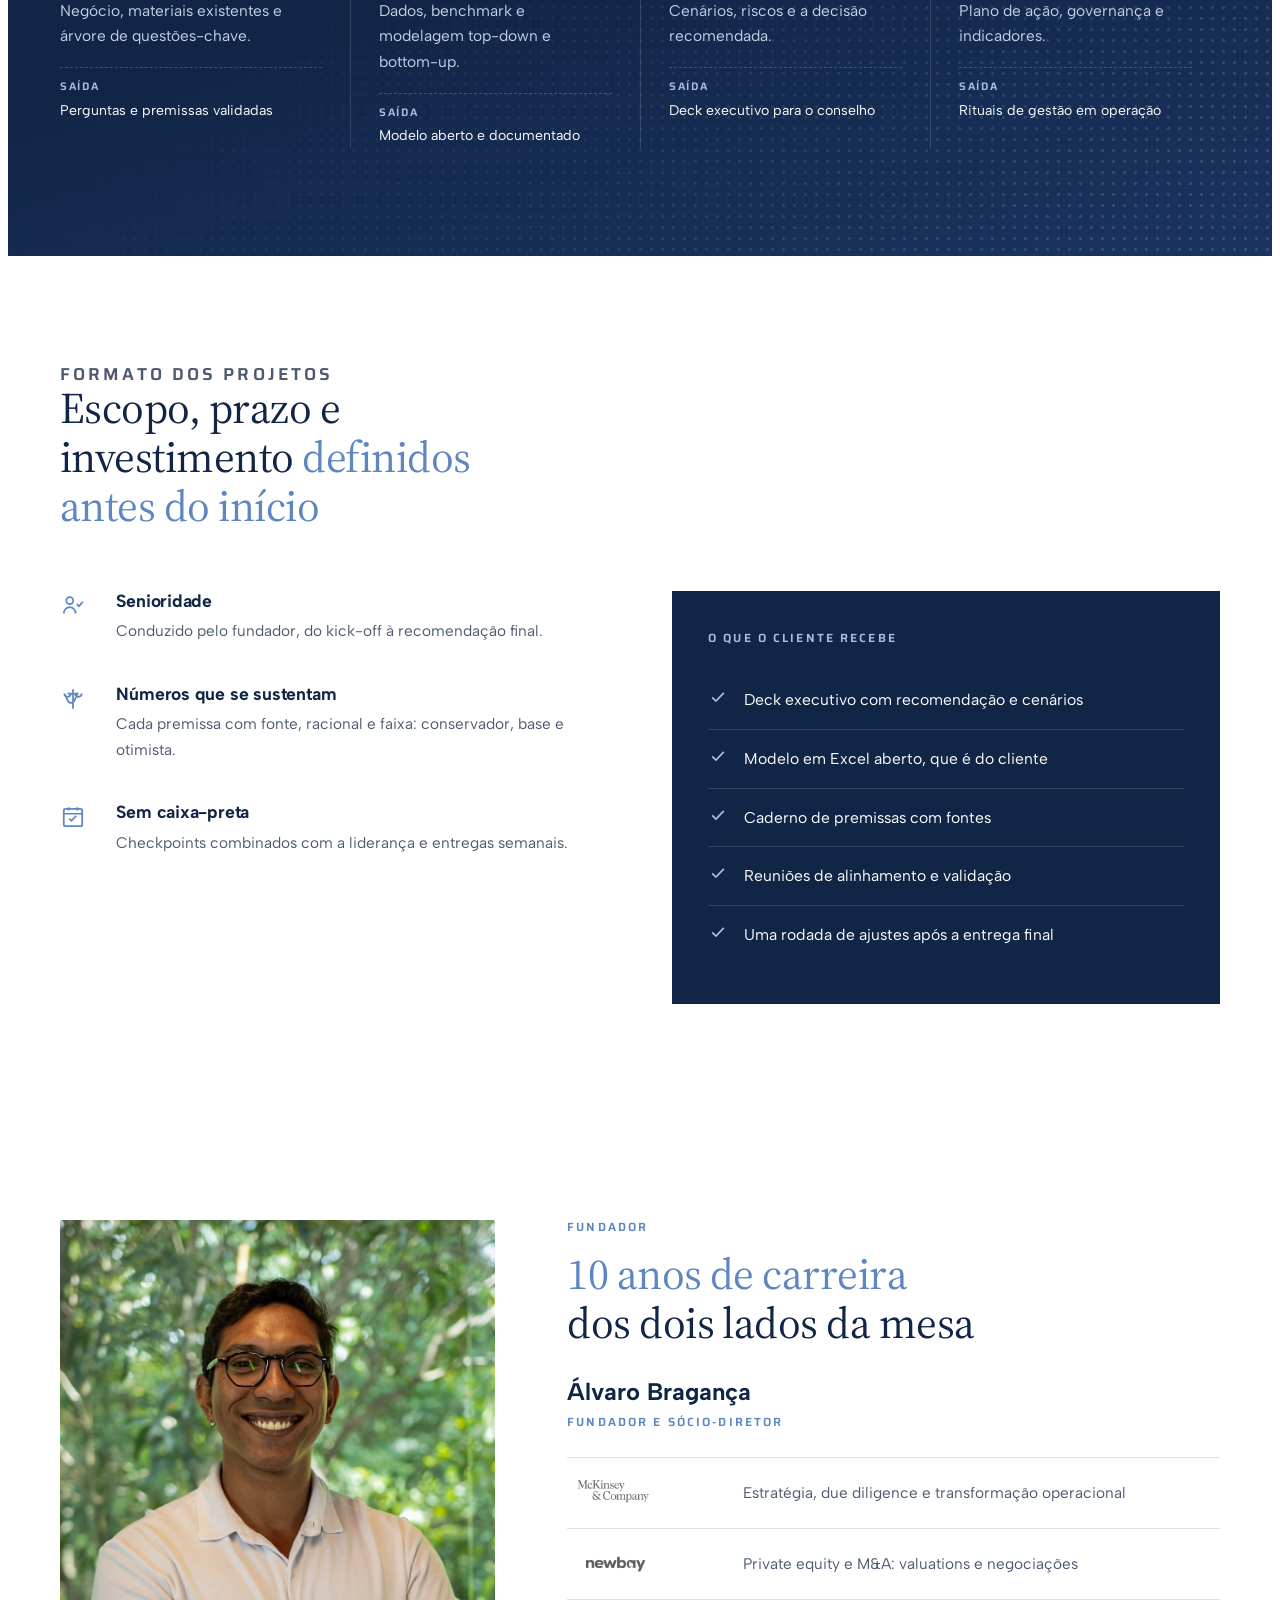
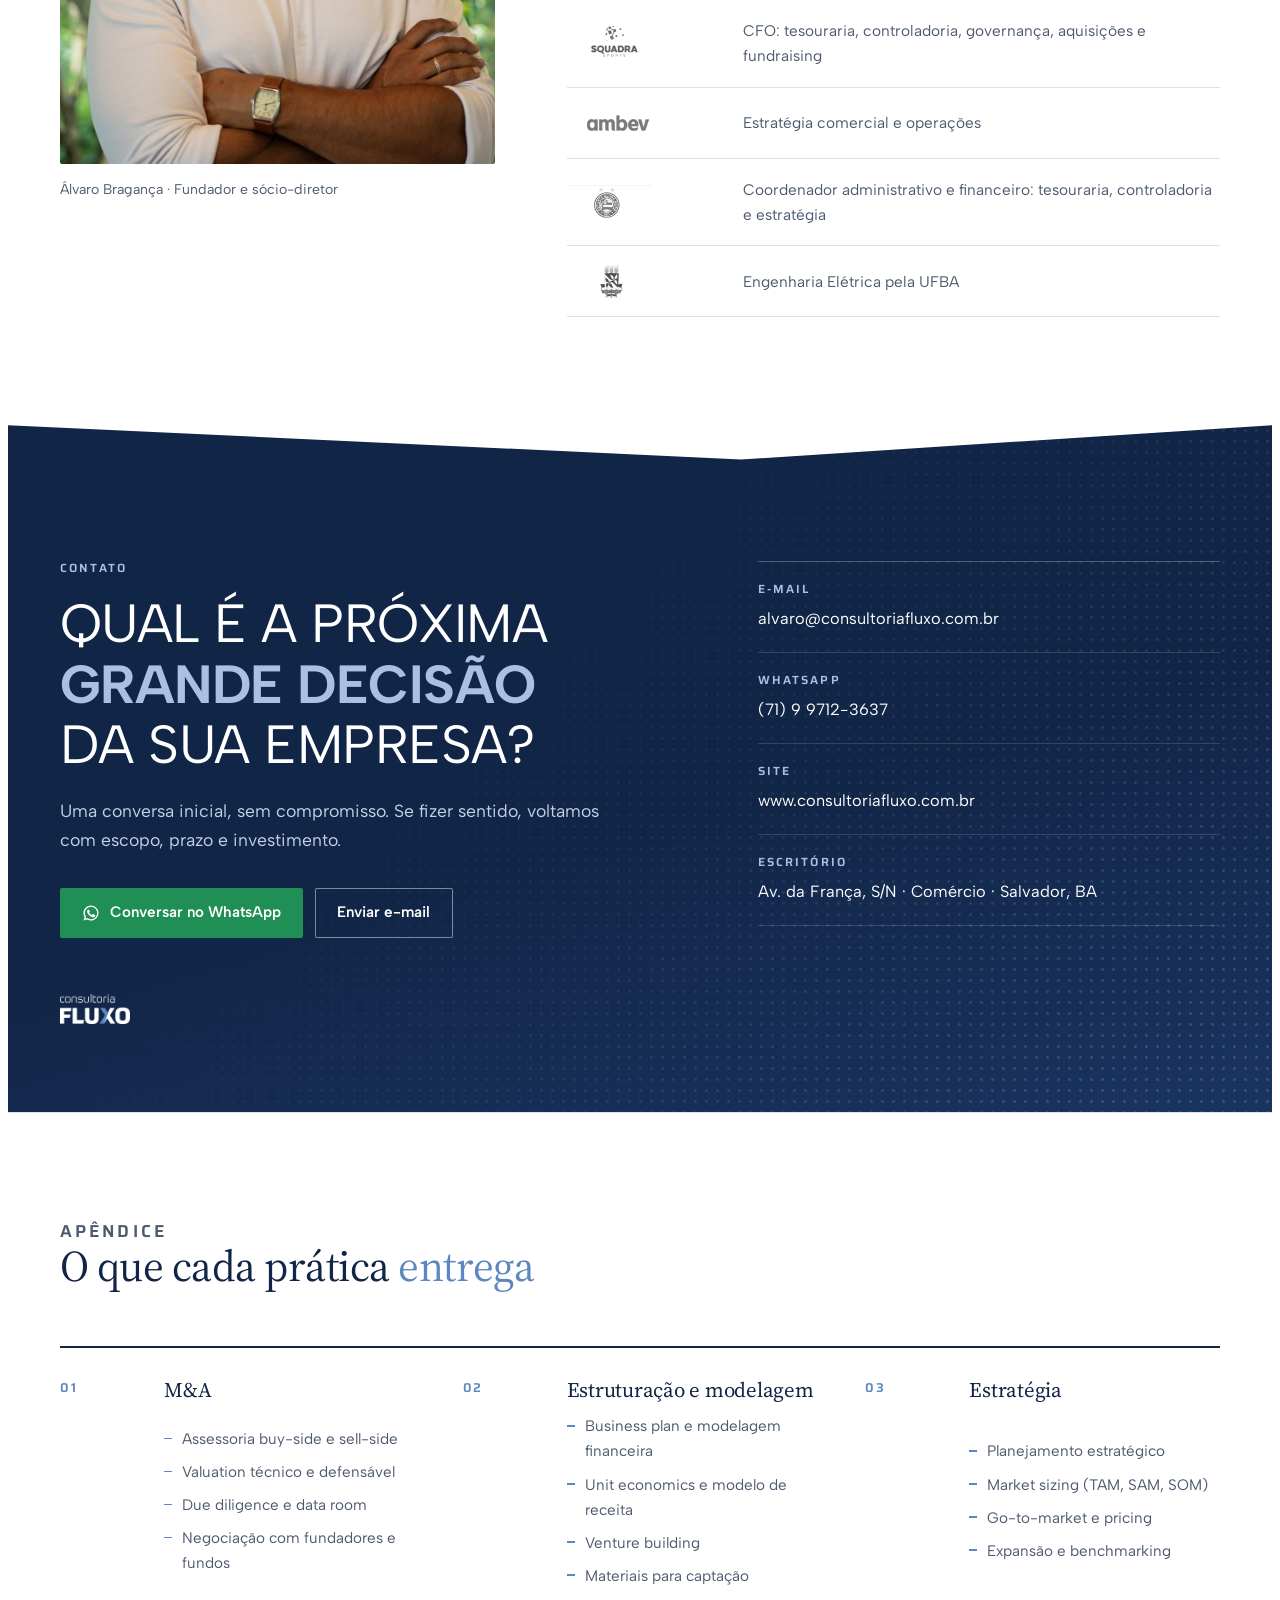
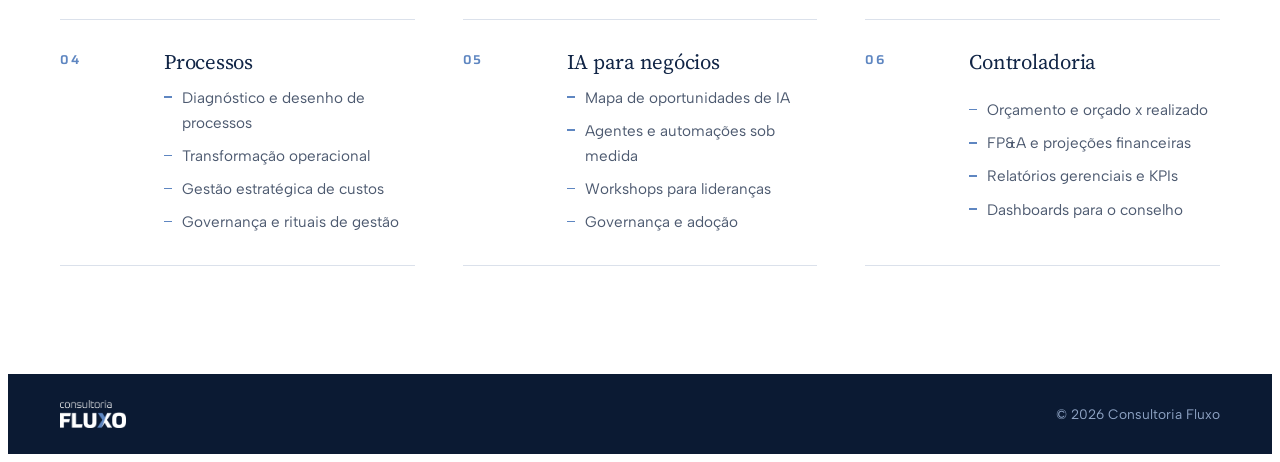
==== commit 1c4caeb0: "Site v3: espelha ordem, conteúdo e layout da apresentação institucional v8 - Nova ordem de seções (c" ====
--- a/index.html
+++ b/index.html
@@ -16,9 +16,9 @@
 <script type="application/ld+json">{"@context":"https://schema.org","@type":"ProfessionalService","name":"Consultoria Fluxo","url":"https://www.consultoriafluxo.com.br","email":"alvaro@consultoriafluxo.com.br","telephone":"+55-71-99712-3637","founder":{"@type":"Person","name":"Álvaro Bragança"},"address":{"@type":"PostalAddress","streetAddress":"Av. da França, S/N, Comércio","addressLocality":"Salvador","addressRegion":"BA","postalCode":"40010-000","addressCountry":"BR"}}</script>
 <link rel="preconnect" href="https://fonts.googleapis.com">
 <link rel="preconnect" href="https://fonts.gstatic.com" crossorigin>
-<link rel="stylesheet" href="https://fonts.googleapis.com/css2?family=Source+Serif+4:opsz,wght@8..60,300;8..60,400;8..60,500&family=Albert+Sans:wght@400;500;600&family=Saira:wght@500;600;700&display=swap">
+<link rel="stylesheet" href="https://fonts.googleapis.com/css2?family=Source+Serif+4:opsz,wght@8..60,300;8..60,400;8..60,500;8..60,600&family=Albert+Sans:wght@400;500;600;700&family=Saira:wght@500;600;700&display=swap">
 <style>
-/* Layout: strategy-firm editorial. White pages, hairline rules, serif statements, one navy band per act; the brand's halftone + diagonal cut appear only in the closing band. Bold moment = the hero's "key questions" column. */
+/* Layout: espelha a Apresentação Institucional 2026 (v8) — mesma ordem, conteúdo e blocos (capa navy, quem somos, clientes, áreas, abordagem, formato, fundador, contato, apêndice). Paleta e tipografia seguem o sistema já em uso no site (branding book). */
 :root{
   --navy:#112546;        /* Pantone 655 C */
   --navy-2:#1a3461;
@@ -46,6 +46,7 @@
 p{margin:0}
 .wrap{max-width:var(--wrap);margin:0 auto;padding-left:max(20px,env(safe-area-inset-left,0px));padding-right:max(20px,env(safe-area-inset-right,0px))}
 .label{font:600 .74rem/1.2 var(--label);letter-spacing:.18em;text-transform:uppercase;color:var(--blue)}
+.accent{font-style:normal;font-weight:inherit;color:var(--blue)}
 :focus-visible{outline:3px solid var(--blue);outline-offset:3px;border-radius:2px}
 
 .btn{display:inline-flex;align-items:center;gap:.6em;font:600 .95rem/1 var(--sans);text-decoration:none;padding:1rem 1.4rem;border-radius:2px;transition:background .15s ease,color .15s ease,box-shadow .15s ease}
@@ -54,6 +55,8 @@
 .btn-navy:hover{background:var(--navy-2)}
 .btn-line{color:var(--navy);box-shadow:inset 0 0 0 1px var(--navy)}
 .btn-line:hover{background:var(--navy);color:#fff}
+.btn-ghost{color:#fff;box-shadow:inset 0 0 0 1px rgba(255,255,255,.45)}
+.btn-ghost:hover{box-shadow:inset 0 0 0 1px #fff}
 .btn-wa{background:var(--wa);color:#fff}
 .btn-wa:hover{background:#187546}
 .link{font-weight:600;color:var(--navy);text-decoration:none;border-bottom:1px solid var(--blue);padding-bottom:2px}
@@ -63,110 +66,124 @@
 .top{position:sticky;top:env(safe-area-inset-top,0px);z-index:50;background:rgba(255,255,255,.96);backdrop-filter:saturate(1.4) blur(8px);border-bottom:1px solid var(--line)}
 .top .wrap{display:flex;align-items:center;justify-content:space-between;gap:24px;padding-block:16px}
 .top img{height:36px;width:auto}
-.nav{display:flex;align-items:center;gap:30px}
+.nav{display:flex;align-items:center;gap:26px}
 .nav a{color:var(--ink-2);text-decoration:none;font:500 .93rem/1 var(--sans)}
 .nav a:hover{color:var(--navy)}
 .nav .btn{padding:.75rem 1.1rem;font-size:.88rem;color:#fff}
-@media (max-width:900px){.nav a:not(.btn){display:none}}
-
-/* Hero */
-.hero .wrap{display:grid;grid-template-columns:1.25fr .75fr;gap:72px;padding-block:96px 88px;align-items:start}
-.hero h1{font-size:clamp(2.5rem,5.2vw,4.4rem);font-weight:300;margin-top:22px;letter-spacing:-.02em}
-.hero h1 em{font-style:italic;font-weight:400;color:var(--blue)}
-.hero .lede{margin-top:28px;max-width:33em;font-size:1.18rem;color:var(--ink-2)}
-.hero .ctas{display:flex;flex-wrap:wrap;gap:12px;margin-top:38px}
-.questions{border-top:2px solid var(--navy);padding-top:22px;min-width:0}
-.questions ol{list-style:none;margin:18px 0 0;padding:0}
-.questions li{padding:16px 0;border-bottom:1px solid var(--line);display:grid;gap:6px}
-.questions q{quotes:none;font:400 1.14rem/1.35 var(--serif);color:var(--ink)}
-.questions span{font:600 .7rem/1 var(--label);letter-spacing:.16em;text-transform:uppercase;color:var(--blue)}
-@media (max-width:960px){.hero .wrap{grid-template-columns:1fr;gap:56px;padding-block:64px}}
+@media (max-width:980px){.nav a:not(.btn){display:none}}
+
+/* Shared navy band + dotted texture (capa, abordagem, contato) */
+.band-navy{position:relative;background:linear-gradient(165deg,var(--navy) 55%,var(--navy-2));color:#fff;overflow:hidden}
+.band-navy .dots{position:absolute;inset:0;pointer-events:none;background-image:radial-gradient(circle,rgba(255,255,255,.14) 1.2px,transparent 1.7px);background-size:11px 11px;-webkit-mask-image:linear-gradient(135deg,transparent 32%,#000 92%);mask-image:linear-gradient(135deg,transparent 32%,#000 92%)}
+
+/* Hero (capa) */
+.hero{padding-block:30px}
+.hero .wrap{position:relative;padding-block:112px 96px}
+.hero .top-row{display:flex;align-items:center;justify-content:space-between;margin-bottom:76px}
+.hero .top-row img{height:34px;width:auto}
+.hero h1{font-size:clamp(2.3rem,4.6vw,3.9rem);font-weight:300;margin-top:20px;letter-spacing:-.02em;max-width:17em;color:#fff}
+.hero h1 .accent{font-weight:600;color:var(--blue-soft)}
+.hero .tagline{margin-top:34px;color:#c3d1e6;font:500 .98rem/1.5 var(--sans)}
+.hero .ctas{display:flex;flex-wrap:wrap;gap:12px;margin-top:40px}
+@media (max-width:640px){.hero .wrap{padding-block:72px 64px}.hero .top-row{margin-bottom:52px}}
+
+/* Section scaffold */
+section{scroll-margin-top:84px}
+.sec{padding-block:108px}
+.sec-head{display:grid;grid-template-columns:.9fr 1.1fr;gap:56px;align-items:end;margin-bottom:56px}
+.sec-head h2{font-size:clamp(1.9rem,3.4vw,2.8rem)}
+.sec-head p{color:var(--ink-2);max-width:36em;font-size:1.08rem}
+@media (max-width:860px){.sec-head{grid-template-columns:1fr;gap:16px;margin-bottom:40px}.sec{padding-block:76px}}
+
+/* Quem somos */
+.quem .lede{margin-top:24px;max-width:40em;font-size:1.1rem;color:var(--ink-2)}
+.stats{display:grid;grid-template-columns:repeat(4,1fr);margin-top:46px;padding-top:34px;border-top:2px solid var(--navy)}
+.stat{padding:0 22px 0 0;min-width:0}
+.stat+.stat{padding-left:22px;border-left:1px solid var(--line)}
+.stat b{display:block;font:600 clamp(1.9rem,3.2vw,2.6rem)/1 var(--sans);color:var(--navy);font-variant-numeric:tabular-nums}
+.stat span{display:block;margin-top:12px;font-size:.9rem;color:var(--ink-2)}
+@media (max-width:860px){.stats{grid-template-columns:repeat(2,1fr);row-gap:28px}.stat:nth-child(3){padding-left:0;border-left:0}}
+@media (max-width:480px){.stats{grid-template-columns:1fr}.stat,.stat+.stat{padding:18px 0;border-left:0;border-top:1px solid var(--line)}.stats{border-top:2px solid var(--navy)}.stat:first-child{border-top:0}}
 
 /* Clients */
 .clients{border-top:1px solid var(--line);border-bottom:1px solid var(--line);background:var(--mist)}
 .clients .wrap{padding-block:56px}
 .clients-head{display:flex;flex-wrap:wrap;justify-content:space-between;align-items:baseline;gap:12px 32px;margin-bottom:32px}
-.clients-head p{font:400 1.25rem/1.35 var(--serif);color:var(--navy);max-width:32em}
-.logos{display:grid;grid-template-columns:repeat(9,1fr);gap:1px;background:var(--line);border:1px solid var(--line)}
-.logo{background:#fff;display:grid;place-items:center;padding:16px;height:104px;min-width:0}
-.logo img{max-height:52px;width:auto;max-width:100%;object-fit:contain;filter:grayscale(1) contrast(1.05);opacity:.72;mix-blend-mode:multiply;transition:filter .2s ease,opacity .2s ease}
-.logo img.tall{max-height:62px}
+.clients-head p{font:400 1.25rem/1.35 var(--serif);color:var(--navy);max-width:34em}
+.logos{display:grid;grid-template-columns:repeat(3,1fr);gap:1px;background:var(--line);border:1px solid var(--line)}
+.logo{background:#fff;display:grid;place-items:center;padding:20px;height:128px;min-width:0}
+.logo img{max-height:56px;width:auto;max-width:100%;object-fit:contain;filter:grayscale(1) contrast(1.05);opacity:.72;mix-blend-mode:multiply;transition:filter .2s ease,opacity .2s ease}
+.logo img.tall{max-height:66px}
 .logo img.faint{filter:grayscale(1) brightness(.55)}
 .logo:hover img{filter:none;opacity:1}
-@media (max-width:1100px){.logos{grid-template-columns:repeat(3,1fr)}}
-@media (max-width:640px){.logos{grid-template-columns:repeat(3,1fr)}.logo{padding:12px 10px;height:84px}.logo img{max-height:40px}}
-
-/* Section scaffold */
-section{scroll-margin-top:84px}
-.sec{padding-block:112px}
-.sec-head{display:grid;grid-template-columns:.9fr 1.1fr;gap:56px;align-items:end;margin-bottom:64px}
-.sec-head h2{font-size:clamp(2rem,3.6vw,3rem);margin-top:16px}
-.sec-head p{color:var(--ink-2);max-width:36em;font-size:1.08rem}
-@media (max-width:860px){.sec-head{grid-template-columns:1fr;gap:18px;margin-bottom:44px}.sec{padding-block:80px}}
-
-/* Practices */
-.practices{border-top:2px solid var(--navy)}
-.practice{display:grid;grid-template-columns:4.5rem 1.05fr 1fr 1.05fr;gap:32px;padding:34px 0;border-bottom:1px solid var(--line);align-items:start}
-.practice .code{font:600 .8rem/1.6 var(--label);letter-spacing:.12em;color:var(--blue)}
-.practice h3{font-size:1.65rem;line-height:1.15}
-.practice .what{color:var(--ink-2);min-width:0}
-.practice ul{list-style:none;margin:0;padding:0;display:grid;gap:8px;min-width:0}
-.practice li{font-size:.95rem;padding-left:18px;position:relative}
-.practice li::before{content:"";position:absolute;left:0;top:.7em;width:8px;height:1.5px;background:var(--blue)}
-@media (max-width:960px){.practice{grid-template-columns:3.5rem 1fr;gap:12px 20px}.practice .what,.practice ul{grid-column:2}}
-@media (max-width:480px){.practice{grid-template-columns:1fr}.practice .what,.practice ul{grid-column:1}}
-
-/* Approach */
-.approach{background:var(--navy);color:#fff}
+@media (max-width:640px){.logo{padding:14px 10px;height:92px}.logo img{max-height:42px}}
+
+/* Áreas de atuação */
+.areas{display:grid;grid-template-columns:repeat(3,1fr);gap:20px}
+.area{background:var(--mist);padding:30px 26px;position:relative;min-width:0}
+.area .ico{color:var(--blue);width:30px;height:30px}
+.area .num{position:absolute;top:28px;right:26px;font:600 .78rem/1 var(--label);letter-spacing:.12em;color:var(--blue)}
+.area h3{margin-top:20px;font-family:var(--sans);font-weight:700;font-size:1.2rem;color:var(--navy)}
+.area p{margin-top:10px;color:var(--ink-2);font-size:.96rem}
+@media (max-width:960px){.areas{grid-template-columns:repeat(2,1fr)}}
+@media (max-width:560px){.areas{grid-template-columns:1fr}}
+
+/* Abordagem */
+.approach{color:#fff}
 .approach h2{color:#fff}
 .approach .sec-head p{color:#c3d1e6}
 .approach .label{color:var(--blue-soft)}
-.phases{display:grid;grid-template-columns:repeat(4,1fr);border-top:1px solid rgba(255,255,255,.25)}
+.phases{display:grid;grid-template-columns:repeat(4,1fr);border-top:1px solid rgba(255,255,255,.25);position:relative}
 .phase{padding:30px 28px 0 0;min-width:0;position:relative}
 .phase+.phase{padding-left:28px;border-left:1px solid rgba(255,255,255,.14)}
 .phase .n{font:600 .78rem/1 var(--label);letter-spacing:.16em;color:var(--blue-soft)}
-.phase h3{color:#fff;font-size:1.5rem;margin:14px 0 12px}
+.phase h3{color:#fff;font-size:1.45rem;margin:14px 0 12px;font-weight:600;font-family:var(--sans)}
 .phase p{color:#c3d1e6;font-size:.97rem}
 .phase .out{margin-top:18px;padding-top:14px;border-top:1px dashed rgba(255,255,255,.2);font-size:.88rem;color:#fff}
 .phase .out b{display:block;font:600 .68rem/1 var(--label);letter-spacing:.16em;text-transform:uppercase;color:var(--blue-soft);margin-bottom:6px}
-.principles{display:grid;grid-template-columns:repeat(3,1fr);gap:40px;margin-top:80px;padding-top:40px;border-top:1px solid rgba(255,255,255,.14)}
-.principles h3{color:#fff;font-size:1.25rem;margin-bottom:8px}
-.principles p{color:#c3d1e6;font-size:.96rem}
-@media (max-width:960px){.phases{grid-template-columns:1fr 1fr;row-gap:36px}.phase:nth-child(3){padding-left:0;border-left:0}.principles{grid-template-columns:1fr;gap:28px}}
+@media (max-width:960px){.phases{grid-template-columns:1fr 1fr;row-gap:36px}.phase:nth-child(3){padding-left:0;border-left:0}}
 @media (max-width:540px){.phases{grid-template-columns:1fr}.phase,.phase+.phase{padding-left:0;border-left:0}}
+
+/* Formato dos projetos */
+.formato .wrap > .sec-head{margin-bottom:60px}
+.format-grid{display:grid;grid-template-columns:1fr 1fr;gap:64px;align-items:start}
+.format-list{display:grid;gap:40px}
+.fitem{display:grid;grid-template-columns:2.4rem 1fr;gap:18px}
+.fitem .ico{color:var(--blue);width:26px;height:26px;margin-top:2px}
+.fitem h3{font-family:var(--sans);font-weight:700;font-size:1.1rem;color:var(--navy)}
+.fitem p{margin-top:8px;color:var(--ink-2);font-size:.96rem}
+.format-card{background:var(--navy);color:#fff;padding:40px 36px}
+.format-card .label{color:var(--blue-soft);margin-bottom:26px;display:block}
+.format-card ul{list-style:none;margin:0;padding:0}
+.format-card li{display:grid;grid-template-columns:22px 1fr;gap:14px;padding:16px 0;border-bottom:1px solid rgba(255,255,255,.14);font-size:.98rem}
+.format-card li:last-child{border-bottom:0}
+.format-card svg{color:var(--blue-soft);width:20px;height:20px}
+@media (max-width:860px){.format-grid{grid-template-columns:1fr;gap:44px}}
 
 /* Founder */
 .founder{display:grid;grid-template-columns:.8fr 1.2fr;gap:72px;align-items:start}
 .founder figure{margin:0;position:relative}
 .founder figure img{width:100%;aspect-ratio:4/5;object-fit:cover;object-position:50% 20%;border-radius:2px}
 .founder figcaption{margin-top:14px;font-size:.88rem;color:var(--ink-2)}
-.founder h2{font-size:clamp(2rem,3.6vw,3rem);margin-top:16px}
-.founder .intro{margin-top:22px;font:400 1.25rem/1.5 var(--serif);color:var(--ink);max-width:32em}
-.career{list-style:none;margin:36px 0 0;padding:0;border-top:1px solid var(--line)}
-.career li{display:grid;grid-template-columns:11rem 1fr;gap:24px;padding:16px 0;border-bottom:1px solid var(--line)}
-.career b{font:600 .95rem/1.5 var(--sans);color:var(--navy)}
-.career span{color:var(--ink-2);font-size:.97rem;min-width:0}
-.tags{display:flex;flex-wrap:wrap;gap:8px;margin-top:28px}
-.tags span{font:500 .82rem/1 var(--sans);color:var(--navy);padding:9px 12px;border:1px solid var(--line);border-radius:2px;background:var(--mist)}
-.stats{display:grid;grid-template-columns:repeat(3,1fr);margin-top:40px;border-top:2px solid var(--navy)}
-.stat{padding:22px 20px 0 0;min-width:0}
-.stat+.stat{padding-left:20px;border-left:1px solid var(--line)}
-.stat b{display:block;font:300 clamp(2rem,3.4vw,2.8rem)/1 var(--serif);color:var(--navy);font-variant-numeric:tabular-nums}
-.stat span{display:block;margin-top:10px;font-size:.9rem;color:var(--ink-2)}
+.founder h2{font-size:clamp(1.9rem,3.4vw,2.8rem);margin-top:16px}
+.founder .name{margin-top:30px;font:700 1.5rem/1.2 var(--sans);color:var(--navy)}
+.founder .role{margin-top:8px}
+.career{list-style:none;margin:28px 0 0;padding:0;border-top:1px solid var(--line)}
+.career li{display:grid;grid-template-columns:9.5rem 1fr;gap:24px;align-items:center;padding:18px 0;border-bottom:1px solid var(--line)}
+.career img{max-height:34px;width:auto;max-width:100%;object-fit:contain;filter:grayscale(1) contrast(1.05);opacity:.85}
+.career span{color:var(--ink-2);font-size:.96rem;min-width:0}
 @media (max-width:960px){.founder{grid-template-columns:1fr;gap:44px}.founder figure{max-width:420px}}
-@media (max-width:560px){.career li{grid-template-columns:1fr;gap:4px}.stats{grid-template-columns:1fr}.stat,.stat+.stat{padding:18px 0;border-left:0;border-bottom:1px solid var(--line)}}
+@media (max-width:560px){.career li{grid-template-columns:5.5rem 1fr}.career img{max-height:26px}}
 
 /* Contact */
-.contact{position:relative;background:linear-gradient(150deg,var(--navy) 45%,var(--navy-2));color:#fff;overflow:hidden;clip-path:polygon(0 0,58% 5%,100% 0,100% 100%,0 100%)}
-.contact .dots{position:absolute;inset:0;pointer-events:none;background-image:radial-gradient(circle,rgba(255,255,255,.14) 1.2px,transparent 1.7px);background-size:11px 11px;-webkit-mask-image:linear-gradient(110deg,transparent 40%,#000 100%);mask-image:linear-gradient(110deg,transparent 40%,#000 100%)}
+.contact{clip-path:polygon(0 0,58% 5%,100% 0,100% 100%,0 100%)}
 .contact .wrap{position:relative;display:grid;grid-template-columns:1.15fr .85fr;gap:72px;padding-block:136px 88px}
 .contact .label{color:var(--blue-soft)}
-.contact h2{color:#fff;font-size:clamp(2.2rem,4.4vw,3.6rem);font-weight:300;margin-top:18px}
-.contact h2 em{font-style:italic;color:var(--blue-soft)}
+.contact h2{color:#fff;font-size:clamp(2.1rem,4.2vw,3.4rem);font-weight:400;font-family:var(--sans);text-transform:uppercase;letter-spacing:-.01em;margin-top:18px}
+.contact h2 .accent{color:var(--blue-soft);font-weight:700}
 .contact .lede{color:#c3d1e6;margin-top:22px;max-width:32em;font-size:1.1rem}
 .contact .ctas{display:flex;flex-wrap:wrap;gap:12px;margin-top:34px}
-.contact .btn-ghost{color:#fff;box-shadow:inset 0 0 0 1px rgba(255,255,255,.45)}
-.contact .btn-ghost:hover{box-shadow:inset 0 0 0 1px #fff}
+.contact .mark{margin-top:56px;height:30px;width:auto}
 .info{list-style:none;margin:0;padding:0;border-top:1px solid rgba(255,255,255,.25);align-self:start}
 .info li{padding:20px 0;border-bottom:1px solid rgba(255,255,255,.14)}
 .info .label{display:block;margin-bottom:8px}
@@ -174,6 +191,19 @@
 .info a:hover{text-decoration:underline}
 @media (max-width:900px){.contact .wrap{grid-template-columns:1fr;gap:40px;padding-block:104px 64px}}
 
+/* Apêndice */
+.apendice{border-top:1px solid var(--line)}
+.practices{border-top:2px solid var(--navy)}
+.practice{display:grid;grid-template-columns:4.5rem 1fr;gap:12px 32px;padding:30px 0;border-bottom:1px solid var(--line);align-items:start}
+.practice .code{font:600 .8rem/1.6 var(--label);letter-spacing:.12em;color:var(--blue)}
+.practice h3{font-size:1.3rem;line-height:1.15;grid-column:2}
+.practice ul{list-style:none;margin:0;padding:0;display:grid;gap:8px;min-width:0;grid-column:2}
+.practice li{font-size:.95rem;padding-left:18px;position:relative;color:var(--ink-2)}
+.practice li::before{content:"";position:absolute;left:0;top:.7em;width:8px;height:1.5px;background:var(--blue)}
+.practices-grid{display:grid;grid-template-columns:repeat(3,1fr);column-gap:48px}
+@media (max-width:960px){.practices-grid{grid-template-columns:1fr 1fr}}
+@media (max-width:620px){.practices-grid{grid-template-columns:1fr}.practice{grid-template-columns:1fr}.practice h3,.practice ul{grid-column:1}}
+
 footer{background:#0b1a33;color:#8ea3c4;font-size:.86rem}
 footer .wrap{display:flex;flex-wrap:wrap;justify-content:space-between;align-items:center;gap:16px;padding-block:26px}
 footer img{height:28px;width:auto}
@@ -185,8 +215,8 @@
 @media (max-width:560px){.wa-float span{display:none}.wa-float{padding:14px;border-radius:50%}}
 
 @media (prefers-reduced-motion:no-preference){
-  .hero h1,.hero .lede,.hero .ctas,.questions{animation:rise .8s cubic-bezier(.2,.7,.2,1) both}
-  .hero .lede{animation-delay:.08s}.hero .ctas{animation-delay:.14s}.questions{animation-delay:.22s}
+  .hero h1,.hero .tagline,.hero .ctas{animation:rise .8s cubic-bezier(.2,.7,.2,1) both}
+  .hero .tagline{animation-delay:.08s}.hero .ctas{animation-delay:.14s}
   @keyframes rise{from{transform:translateY(12px)}to{transform:none}}
 }
 @media (prefers-reduced-motion:reduce){html{scroll-behavior:auto}.btn,.wa-float,.logo img{transition:none}}
@@ -208,34 +238,45 @@
 </header>
 
 <main id="inicio">
-  <section class="hero">
-    <div class="wrap">
-      <div>
+
+  <!-- Capa -->
+  <section class="hero band-navy">
+    <div class="dots" aria-hidden="true"></div>
+    <div class="wrap">
+      <div class="top-row">
+        <img src="assets/img/logo-branca.png" alt="Consultoria Fluxo" width="100" height="42">
         <p class="label">Consultoria estratégica</p>
-        <h1>Estratégia com rigor para decisões que <em>definem o valor</em> da sua empresa.</h1>
-        <p class="lede">A Fluxo apoia fundadores, conselhos e executivos em crescimento, transações e transformação. Unimos método de consultoria global, profundidade em finanças corporativas e execução próxima do negócio.</p>
-        <div class="ctas">
-          <a class="btn btn-navy" href="#contato">Discutir um desafio
-            <svg viewBox="0 0 24 24" fill="none" stroke="currentColor" stroke-width="2" aria-hidden="true"><path d="M5 12h14M13 6l6 6-6 6"/></svg></a>
-          <a class="btn btn-line" href="#atuacao">Ver áreas de atuação</a>
-        </div>
-      </div>
-      <aside class="questions" aria-label="Perguntas que ajudamos a responder">
-        <p class="label">Perguntas que levamos à mesa</p>
-        <ol>
-          <li><span>Estratégia</span><q>Qual é o tamanho real do nosso mercado, e onde está o valor?</q></li>
-          <li><span>M&amp;A</span><q>Quanto vale a empresa, e qual o melhor momento para vender ou comprar?</q></li>
-          <li><span>Modelagem</span><q>Este novo negócio fecha a conta? Com que premissas?</q></li>
-          <li><span>IA para negócios</span><q>Onde a IA gera margem na nossa operação, e por onde começar?</q></li>
-        </ol>
-      </aside>
-    </div>
-  </section>
-
+      </div>
+      <h1>Estratégia com rigor para decisões que <span class="accent">definem o valor</span> da sua empresa.</h1>
+      <p class="tagline">Estratégia · M&amp;A · Modelagem · Processos · IA · Controladoria</p>
+      <div class="ctas">
+        <a class="btn btn-navy" href="#contato">Discutir um desafio
+          <svg viewBox="0 0 24 24" fill="none" stroke="currentColor" stroke-width="2" aria-hidden="true"><path d="M5 12h14M13 6l6 6-6 6"/></svg></a>
+        <a class="btn btn-ghost" href="#atuacao">Ver áreas de atuação</a>
+      </div>
+    </div>
+  </section>
+
+  <!-- Quem somos -->
+  <section class="sec quem" id="quem-somos">
+    <div class="wrap">
+      <p class="label">Quem somos</p>
+      <h2>Apoiamos fundadores, conselhos e executivos em <span class="accent">crescimento, transações e transformação</span></h2>
+      <p class="lede">Método de consultoria global, profundidade em finanças corporativas e execução próxima do negócio.</p>
+      <div class="stats">
+        <div class="stat"><b>+R$ 100M</b><span>em operações de M&amp;A e captação estruturadas</span></div>
+        <div class="stat"><b>+R$ 50M</b><span>em fluxo de tesouraria já operados</span></div>
+        <div class="stat"><b>+50</b><span>valuations de empresas realizados</span></div>
+        <div class="stat"><b>+10</b><span>empresas estruturadas do zero</span></div>
+      </div>
+    </div>
+  </section>
+
+  <!-- Clientes -->
   <section class="clients" id="clientes" aria-labelledby="clientes-t">
     <div class="wrap">
       <div class="clients-head">
-        <p id="clientes-t">Apoiamos companhias de alcance regional e nacional a estruturar e escalar suas operações.</p>
+        <p id="clientes-t">Companhias de alcance regional e nacional que <span class="accent">estruturam e escalam</span> suas operações com a Fluxo.</p>
         <span class="label">Clientes</span>
       </div>
       <div class="logos">
@@ -244,7 +285,7 @@
         <div class="logo"><img class="tall" src="assets/img/clientes/intermaritima.png" alt="Intermarítima Portos e Logística" loading="lazy"></div>
         <div class="logo"><img class="tall" src="assets/img/clientes/isb.png" alt="ISB" loading="lazy"></div>
         <div class="logo"><img src="assets/img/clientes/syntropy.png" alt="Syntropy Agricultura Integrada" loading="lazy"></div>
-        <div class="logo"><img class="tall" src="assets/img/clientes/ppf.png" alt="PPF Advocacia" loading="lazy"></div>
+        <div class="logo"><img src="assets/img/clientes/inhire.png" alt="Inhire" loading="lazy"></div>
         <div class="logo"><img class="faint" src="assets/img/clientes/footure.png" alt="Footure Football Company" loading="lazy"></div>
         <div class="logo"><img src="assets/img/clientes/hike.png" alt="Hike" loading="lazy"></div>
         <div class="logo"><img class="tall" src="assets/img/clientes/cantina-volpi.png" alt="Cantina Volpi" loading="lazy"></div>
@@ -252,80 +293,115 @@
     </div>
   </section>
 
+  <!-- Áreas de atuação -->
   <section class="sec" id="atuacao">
     <div class="wrap">
       <div class="sec-head">
         <div>
           <p class="label">Áreas de atuação</p>
-          <h2>Seis práticas, um compromisso: recomendações que se sustentam nos números.</h2>
-        </div>
-        <p>Cada projeto tem escopo, prazo e entregáveis definidos. Combinamos as práticas conforme a pergunta do cliente, da tese de mercado à operação que vai executá-la.</p>
-      </div>
-
-      <div class="practices">
-        <article class="practice">
-          <span class="code">01</span>
+          <h2>Seis práticas, combinadas conforme a <span class="accent">pergunta que chega à mesa</span></h2>
+        </div>
+      </div>
+
+      <div class="areas">
+        <article class="area">
+          <svg class="ico" viewBox="0 0 24 24" fill="none" stroke="currentColor" stroke-width="1.6" aria-hidden="true"><circle cx="9" cy="12" r="5"/><circle cx="15" cy="12" r="5"/></svg>
+          <span class="num">01</span>
           <h3>M&amp;A</h3>
-          <p class="what">Assessoria em compra, venda e fusão de empresas, do valuation à assinatura.</p>
-          <ul><li>Assessoria buy-side e sell-side</li><li>Valuation técnico e defensável</li><li>Due diligence e data room</li><li>Negociação com fundadores e fundos</li></ul>
-        </article>
-        <article class="practice">
-          <span class="code">02</span>
-          <h3>Estruturação e modelagem de negócios</h3>
-          <p class="what">Transformamos uma tese em um negócio com números de pé, pronto para investidores e conselho.</p>
-          <ul><li>Business plan e modelagem financeira</li><li>Unit economics e modelo de receita</li><li>Venture building</li><li>Materiais para captação com investidores</li></ul>
-        </article>
-        <article class="practice">
-          <span class="code">03</span>
+          <p>Quanto vale a empresa e quando vender ou comprar?</p>
+        </article>
+        <article class="area">
+          <svg class="ico" viewBox="0 0 24 24" fill="none" stroke="currentColor" stroke-width="1.6" aria-hidden="true"><path d="M3 18l6-6 4 4 8-9"/><path d="M15 7h6v6"/></svg>
+          <span class="num">02</span>
+          <h3>Estruturação e modelagem</h3>
+          <p>Este novo negócio fecha a conta? Com que premissas?</p>
+        </article>
+        <article class="area">
+          <svg class="ico" viewBox="0 0 24 24" fill="none" stroke="currentColor" stroke-width="1.6" aria-hidden="true"><circle cx="12" cy="12" r="8.5"/><circle cx="12" cy="12" r="4.5"/><circle cx="12" cy="12" r=".8" fill="currentColor"/></svg>
+          <span class="num">03</span>
           <h3>Estratégia</h3>
-          <p class="what">Onde jogar e como vencer: decisões de crescimento ancoradas em dados de mercado.</p>
-          <ul><li>Planejamento estratégico</li><li>Market sizing (TAM, SAM, SOM)</li><li>Go-to-market e pricing</li><li>Planos de expansão e benchmarking</li></ul>
-        </article>
-        <article class="practice">
-          <span class="code">04</span>
+          <p>Qual é o tamanho real do mercado e onde está o valor?</p>
+        </article>
+        <article class="area">
+          <svg class="ico" viewBox="0 0 24 24" fill="none" stroke="currentColor" stroke-width="1.6" aria-hidden="true"><circle cx="5.5" cy="6" r="2"/><circle cx="18.5" cy="6" r="2"/><circle cx="12" cy="18" r="2"/><path d="M7.3 7.2L10.3 16.3M16.7 7.2L13.7 16.3M7.5 6h9"/></svg>
+          <span class="num">04</span>
           <h3>Processos</h3>
-          <p class="what">Redesenho da operação para ganhar escala, previsibilidade e eficiência de custos.</p>
-          <ul><li>Diagnóstico e desenho de processos</li><li>Transformação operacional</li><li>Gestão estratégica de custos</li><li>Governança e rituais de gestão</li></ul>
-        </article>
-        <article class="practice">
-          <span class="code">05</span>
+          <p>Como crescer sem que custo e complexidade cresçam junto?</p>
+        </article>
+        <article class="area">
+          <svg class="ico" viewBox="0 0 24 24" fill="none" stroke="currentColor" stroke-width="1.6" aria-hidden="true"><rect x="7" y="7" width="10" height="10" rx="1.4"/><path d="M12 3v3M12 18v3M3 12h3M18 12h3M5.5 5.5l2 2M16.5 5.5l-2 2M5.5 18.5l2-2M16.5 18.5l-2-2"/></svg>
+          <span class="num">05</span>
           <h3>IA para negócios</h3>
-          <p class="what">Da estratégia à implementação: casos de uso de IA priorizados pelo valor que geram.</p>
-          <ul><li>Mapa de oportunidades de IA</li><li>Agentes e automações sob medida</li><li>Workshops para lideranças e equipes</li><li>Governança e adoção</li></ul>
-        </article>
-        <article class="practice">
-          <span class="code">06</span>
+          <p>Onde a IA gera margem na operação e por onde começar?</p>
+        </article>
+        <article class="area">
+          <svg class="ico" viewBox="0 0 24 24" fill="none" stroke="currentColor" stroke-width="1.6" aria-hidden="true"><rect x="3.5" y="3.5" width="7" height="7" rx="1"/><rect x="13.5" y="3.5" width="7" height="7" rx="1"/><rect x="3.5" y="13.5" width="7" height="7" rx="1"/><rect x="13.5" y="13.5" width="7" height="7" rx="1"/></svg>
+          <span class="num">06</span>
           <h3>Controladoria</h3>
-          <p class="what">Informação gerencial confiável para a diretoria e o conselho decidirem com segurança.</p>
-          <ul><li>Orçamento e orçado x realizado</li><li>FP&amp;A e projeções financeiras</li><li>Relatórios gerenciais e KPIs</li><li>Dashboards para o conselho</li></ul>
-        </article>
-      </div>
-    </div>
-  </section>
-
-  <section class="sec approach" id="abordagem">
+          <p>Os números chegam ao conselho confiáveis e a tempo?</p>
+        </article>
+      </div>
+    </div>
+  </section>
+
+  <!-- Abordagem -->
+  <section class="sec approach band-navy" id="abordagem">
+    <div class="dots" aria-hidden="true"></div>
     <div class="wrap">
       <div class="sec-head">
         <div>
           <p class="label">Abordagem</p>
-          <h2>Começamos pelas perguntas certas. Terminamos com uma recomendação clara.</h2>
-        </div>
-        <p>Método orientado por hipóteses, com checkpoints combinados e entregas semanais. Você acompanha o raciocínio do começo ao fim, sem caixa-preta.</p>
+          <h2>Começamos pelas perguntas certas e terminamos com <span class="accent">uma recomendação clara</span></h2>
+        </div>
       </div>
       <div class="phases">
-        <div class="phase"><span class="n">FASE 1</span><h3>Imersão</h3><p>Entendemos o negócio, os materiais existentes e estruturamos a árvore de questões-chave.</p><p class="out"><b>Saída</b>Perguntas e premissas validadas</p></div>
-        <div class="phase"><span class="n">FASE 2</span><h3>Análise</h3><p>Dados públicos, benchmark competitivo e modelagem, com abordagens top-down e bottom-up que precisam convergir.</p><p class="out"><b>Saída</b>Modelo aberto e documentado</p></div>
-        <div class="phase"><span class="n">FASE 3</span><h3>Recomendação</h3><p>Síntese executiva com cenários, riscos e a decisão recomendada, discutida com a liderança.</p><p class="out"><b>Saída</b>Deck executivo para o conselho</p></div>
-        <div class="phase"><span class="n">FASE 4</span><h3>Implementação</h3><p>Apoiamos a execução: plano de ação, governança e acompanhamento dos indicadores.</p><p class="out"><b>Saída</b>Plano de ação e rituais de gestão</p></div>
-      </div>
-      <div class="principles">
-        <div><h3>Senioridade no projeto</h3><p>Todo trabalho é conduzido diretamente pelo fundador, do kick-off à apresentação final.</p></div>
-        <div><h3>Números que se sustentam</h3><p>Cada premissa tem fonte, racional e faixa (conservador, base e otimista).</p></div>
-        <div><h3>Escopo e prazo fechados</h3><p>Projetos orientados por entregas, com investimento definido antes do início.</p></div>
-      </div>
-    </div>
-  </section>
-
+        <div class="phase"><span class="n">FASE 1</span><h3>Imersão</h3><p>Negócio, materiais existentes e árvore de questões-chave.</p><p class="out"><b>Saída</b>Perguntas e premissas validadas</p></div>
+        <div class="phase"><span class="n">FASE 2</span><h3>Análise</h3><p>Dados, benchmark e modelagem top-down e bottom-up.</p><p class="out"><b>Saída</b>Modelo aberto e documentado</p></div>
+        <div class="phase"><span class="n">FASE 3</span><h3>Recomendação</h3><p>Cenários, riscos e a decisão recomendada.</p><p class="out"><b>Saída</b>Deck executivo para o conselho</p></div>
+        <div class="phase"><span class="n">FASE 4</span><h3>Implementação</h3><p>Plano de ação, governança e indicadores.</p><p class="out"><b>Saída</b>Rituais de gestão em operação</p></div>
+      </div>
+    </div>
+  </section>
+
+  <!-- Formato dos projetos -->
+  <section class="sec formato" id="formato">
+    <div class="wrap">
+      <div class="sec-head">
+        <div>
+          <p class="label">Formato dos projetos</p>
+          <h2>Escopo, prazo e investimento <span class="accent">definidos antes do início</span></h2>
+        </div>
+      </div>
+      <div class="format-grid">
+        <div class="format-list">
+          <div class="fitem">
+            <svg class="ico" viewBox="0 0 24 24" fill="none" stroke="currentColor" stroke-width="1.6" aria-hidden="true"><circle cx="9" cy="7" r="3.2"/><path d="M3.5 19c0-3.3 2.5-6 5.5-6s5.5 2.7 5.5 6"/><path d="M15.5 10.2l2 2 3.5-4"/></svg>
+            <div><h3>Senioridade</h3><p>Conduzido pelo fundador, do kick-off à recomendação final.</p></div>
+          </div>
+          <div class="fitem">
+            <svg class="ico" viewBox="0 0 24 24" fill="none" stroke="currentColor" stroke-width="1.6" aria-hidden="true"><path d="M12 3v18M7 7h10M4 7l3.2 6.5a3.2 3.2 0 0 0 6 0L16.4 7M4 7a3 3 0 0 0 3 3 3 3 0 0 0 3-3M14 7a3 3 0 0 0 3 3 3 3 0 0 0 3-3"/></svg>
+            <div><h3>Números que se sustentam</h3><p>Cada premissa com fonte, racional e faixa: conservador, base e otimista.</p></div>
+          </div>
+          <div class="fitem">
+            <svg class="ico" viewBox="0 0 24 24" fill="none" stroke="currentColor" stroke-width="1.6" aria-hidden="true"><rect x="3.5" y="4.5" width="17" height="16" rx="1.6"/><path d="M3.5 9h17M8 3v3M16 3v3"/><path d="M8.5 13.5l2 2 4.5-4.5"/></svg>
+            <div><h3>Sem caixa-preta</h3><p>Checkpoints combinados com a liderança e entregas semanais.</p></div>
+          </div>
+        </div>
+        <div class="format-card">
+          <span class="label">O que o cliente recebe</span>
+          <ul>
+            <li><svg viewBox="0 0 24 24" fill="none" stroke="currentColor" stroke-width="2" aria-hidden="true"><path d="M5 12.5l4.5 4.5L19 7"/></svg><span>Deck executivo com recomendação e cenários</span></li>
+            <li><svg viewBox="0 0 24 24" fill="none" stroke="currentColor" stroke-width="2" aria-hidden="true"><path d="M5 12.5l4.5 4.5L19 7"/></svg><span>Modelo em Excel aberto, que é do cliente</span></li>
+            <li><svg viewBox="0 0 24 24" fill="none" stroke="currentColor" stroke-width="2" aria-hidden="true"><path d="M5 12.5l4.5 4.5L19 7"/></svg><span>Caderno de premissas com fontes</span></li>
+            <li><svg viewBox="0 0 24 24" fill="none" stroke="currentColor" stroke-width="2" aria-hidden="true"><path d="M5 12.5l4.5 4.5L19 7"/></svg><span>Reuniões de alinhamento e validação</span></li>
+            <li><svg viewBox="0 0 24 24" fill="none" stroke="currentColor" stroke-width="2" aria-hidden="true"><path d="M5 12.5l4.5 4.5L19 7"/></svg><span>Uma rodada de ajustes após a entrega final</span></li>
+          </ul>
+        </div>
+      </div>
+    </div>
+  </section>
+
+  <!-- Fundador -->
   <section class="sec" id="fundador">
     <div class="wrap founder">
       <figure>
@@ -334,46 +410,88 @@
       </figure>
       <div>
         <p class="label">Fundador</p>
-        <h2>Álvaro Bragança</h2>
-        <p class="intro">Trajetória em estratégia, M&amp;A e planos de expansão, construída entre consultoria global, private equity e gestão de empresas.</p>
+        <h2><span class="accent">10 anos de carreira</span> dos dois lados da mesa</h2>
+        <p class="name">Álvaro Bragança</p>
+        <p class="label role">Fundador e sócio-diretor</p>
         <ul class="career">
-          <li><b>McKinsey &amp; Company</b><span>Projetos de estratégia e transformação operacional na América Latina.</span></li>
-          <li><b>Newbay</b><span>Gerente executivo de private equity e M&amp;A: valuations, planos de expansão e negociação com fundadores.</span></li>
-          <li><b>Squadra Sports</b><span>CFO, com governança financeira, aquisições e captação com investidores nacionais e internacionais.</span></li>
-          <li><b>Ambev e E.C. Bahia</b><span>Estratégia comercial e governança.</span></li>
-          <li><b>Formação</b><span>Engenharia Elétrica pela UFBA.</span></li>
+          <li><img src="assets/img/carreira/mckinsey.png" alt="McKinsey &amp; Company"><span>Estratégia, due diligence e transformação operacional</span></li>
+          <li><img src="assets/img/carreira/newbay.png" alt="Newbay"><span>Private equity e M&amp;A: valuations e negociações</span></li>
+          <li><img src="assets/img/carreira/squadra.png" alt="Squadra Sports"><span>CFO: tesouraria, controladoria, governança, aquisições e fundraising</span></li>
+          <li><img src="assets/img/carreira/ambev.png" alt="Ambev"><span>Estratégia comercial e operações</span></li>
+          <li><img src="assets/img/carreira/bahia.png" alt="Esporte Clube Bahia"><span>Coordenador administrativo e financeiro: tesouraria, controladoria e estratégia</span></li>
+          <li><img src="assets/img/carreira/ufba.png" alt="UFBA"><span>Engenharia Elétrica pela UFBA</span></li>
         </ul>
-        <div class="tags" aria-label="Áreas de expertise">
-          <span>Market sizing</span><span>Go-to-market</span><span>M&amp;A e valuation</span><span>Private equity</span><span>Venture building</span>
-        </div>
-        <div class="stats">
-          <div class="stat"><b>+R$ 100M</b><span>em operações de M&amp;A e captação estruturadas</span></div>
-          <div class="stat"><b>+50</b><span>valuations de empresas realizados</span></div>
-          <div class="stat"><b>+10</b><span>empresas estruturadas do zero</span></div>
-        </div>
-      </div>
-    </div>
-  </section>
-
-  <section class="contact" id="contato">
+      </div>
+    </div>
+  </section>
+
+  <!-- Contato -->
+  <section class="contact band-navy" id="contato">
     <div class="dots"></div>
     <div class="wrap">
       <div>
         <p class="label">Contato</p>
-        <h2>Qual é a próxima <em>grande decisão</em> da sua empresa?</h2>
-        <p class="lede">Conte o contexto em uma conversa inicial, sem compromisso. Se fizer sentido, voltamos com uma proposta de escopo, prazo e investimento.</p>
+        <h2>Qual é a próxima <span class="accent">grande decisão</span> da sua empresa?</h2>
+        <p class="lede">Uma conversa inicial, sem compromisso. Se fizer sentido, voltamos com escopo, prazo e investimento.</p>
         <div class="ctas">
           <a class="btn btn-wa" href="https://wa.me/5571997123637?text=Ol%C3%A1%2C%20%C3%81lvaro.%20Vim%20pelo%20site%20da%20Consultoria%20Fluxo%20e%20gostaria%20de%20conversar." target="_blank" rel="noopener">
             <svg viewBox="0 0 24 24" fill="currentColor" aria-hidden="true"><path d="M12 2a10 10 0 0 0-8.6 15.1L2 22l5-1.3A10 10 0 1 0 12 2Zm0 18.2a8.2 8.2 0 0 1-4.2-1.2l-.3-.2-3 .8.8-2.9-.2-.3A8.2 8.2 0 1 1 12 20.2Zm4.5-6.1c-.2-.1-1.5-.7-1.7-.8-.2-.1-.4-.1-.6.1l-.8 1c-.1.2-.3.2-.5.1a6.7 6.7 0 0 1-3.3-2.9c-.2-.4.2-.4.7-1.3.1-.2 0-.3 0-.4l-.8-1.8c-.2-.5-.4-.4-.6-.4h-.5a1 1 0 0 0-.7.3 3 3 0 0 0-.9 2.2 5.2 5.2 0 0 0 1.1 2.7 11.8 11.8 0 0 0 4.5 4c1.7.7 2.3.8 3.2.6a2.7 2.7 0 0 0 1.8-1.3 2.2 2.2 0 0 0 .2-1.3c-.1-.1-.3-.2-.5-.3Z"/></svg>
             Conversar no WhatsApp</a>
           <a class="btn btn-ghost" href="mailto:alvaro@consultoriafluxo.com.br">Enviar e-mail</a>
         </div>
+        <img class="mark" src="assets/img/logo-branca.png" alt="Consultoria Fluxo" width="100" height="42">
       </div>
       <ul class="info">
         <li><span class="label">E-mail</span><a href="mailto:alvaro@consultoriafluxo.com.br">alvaro@consultoriafluxo.com.br</a></li>
         <li><span class="label">WhatsApp</span><p>(71) 9 9712-3637</p></li>
-        <li><span class="label">Escritório</span><a href="https://www.google.com/maps/search/?api=1&amp;query=Av.+da+Fran%C3%A7a+Com%C3%A9rcio+Salvador+BA+40010-000" target="_blank" rel="noopener">Av. da França, S/N · Comércio<br>Salvador, BA · CEP 40010-000</a></li>
+        <li><span class="label">Site</span><a href="https://www.consultoriafluxo.com.br">www.consultoriafluxo.com.br</a></li>
+        <li><span class="label">Escritório</span><a href="https://www.google.com/maps/search/?api=1&amp;query=Av.+da+Fran%C3%A7a+Com%C3%A9rcio+Salvador+BA+40010-000" target="_blank" rel="noopener">Av. da França, S/N · Comércio · Salvador, BA</a></li>
       </ul>
+    </div>
+  </section>
+
+  <!-- Apêndice -->
+  <section class="sec apendice" id="apendice">
+    <div class="wrap">
+      <div class="sec-head">
+        <div>
+          <p class="label">Apêndice</p>
+          <h2>O que cada prática <span class="accent">entrega</span></h2>
+        </div>
+      </div>
+
+      <div class="practices practices-grid">
+        <article class="practice">
+          <span class="code">01</span>
+          <h3>M&amp;A</h3>
+          <ul><li>Assessoria buy-side e sell-side</li><li>Valuation técnico e defensável</li><li>Due diligence e data room</li><li>Negociação com fundadores e fundos</li></ul>
+        </article>
+        <article class="practice">
+          <span class="code">02</span>
+          <h3>Estruturação e modelagem</h3>
+          <ul><li>Business plan e modelagem financeira</li><li>Unit economics e modelo de receita</li><li>Venture building</li><li>Materiais para captação</li></ul>
+        </article>
+        <article class="practice">
+          <span class="code">03</span>
+          <h3>Estratégia</h3>
+          <ul><li>Planejamento estratégico</li><li>Market sizing (TAM, SAM, SOM)</li><li>Go-to-market e pricing</li><li>Expansão e benchmarking</li></ul>
+        </article>
+        <article class="practice">
+          <span class="code">04</span>
+          <h3>Processos</h3>
+          <ul><li>Diagnóstico e desenho de processos</li><li>Transformação operacional</li><li>Gestão estratégica de custos</li><li>Governança e rituais de gestão</li></ul>
+        </article>
+        <article class="practice">
+          <span class="code">05</span>
+          <h3>IA para negócios</h3>
+          <ul><li>Mapa de oportunidades de IA</li><li>Agentes e automações sob medida</li><li>Workshops para lideranças</li><li>Governança e adoção</li></ul>
+        </article>
+        <article class="practice">
+          <span class="code">06</span>
+          <h3>Controladoria</h3>
+          <ul><li>Orçamento e orçado x realizado</li><li>FP&amp;A e projeções financeiras</li><li>Relatórios gerenciais e KPIs</li><li>Dashboards para o conselho</li></ul>
+        </article>
+      </div>
     </div>
   </section>
 </main>
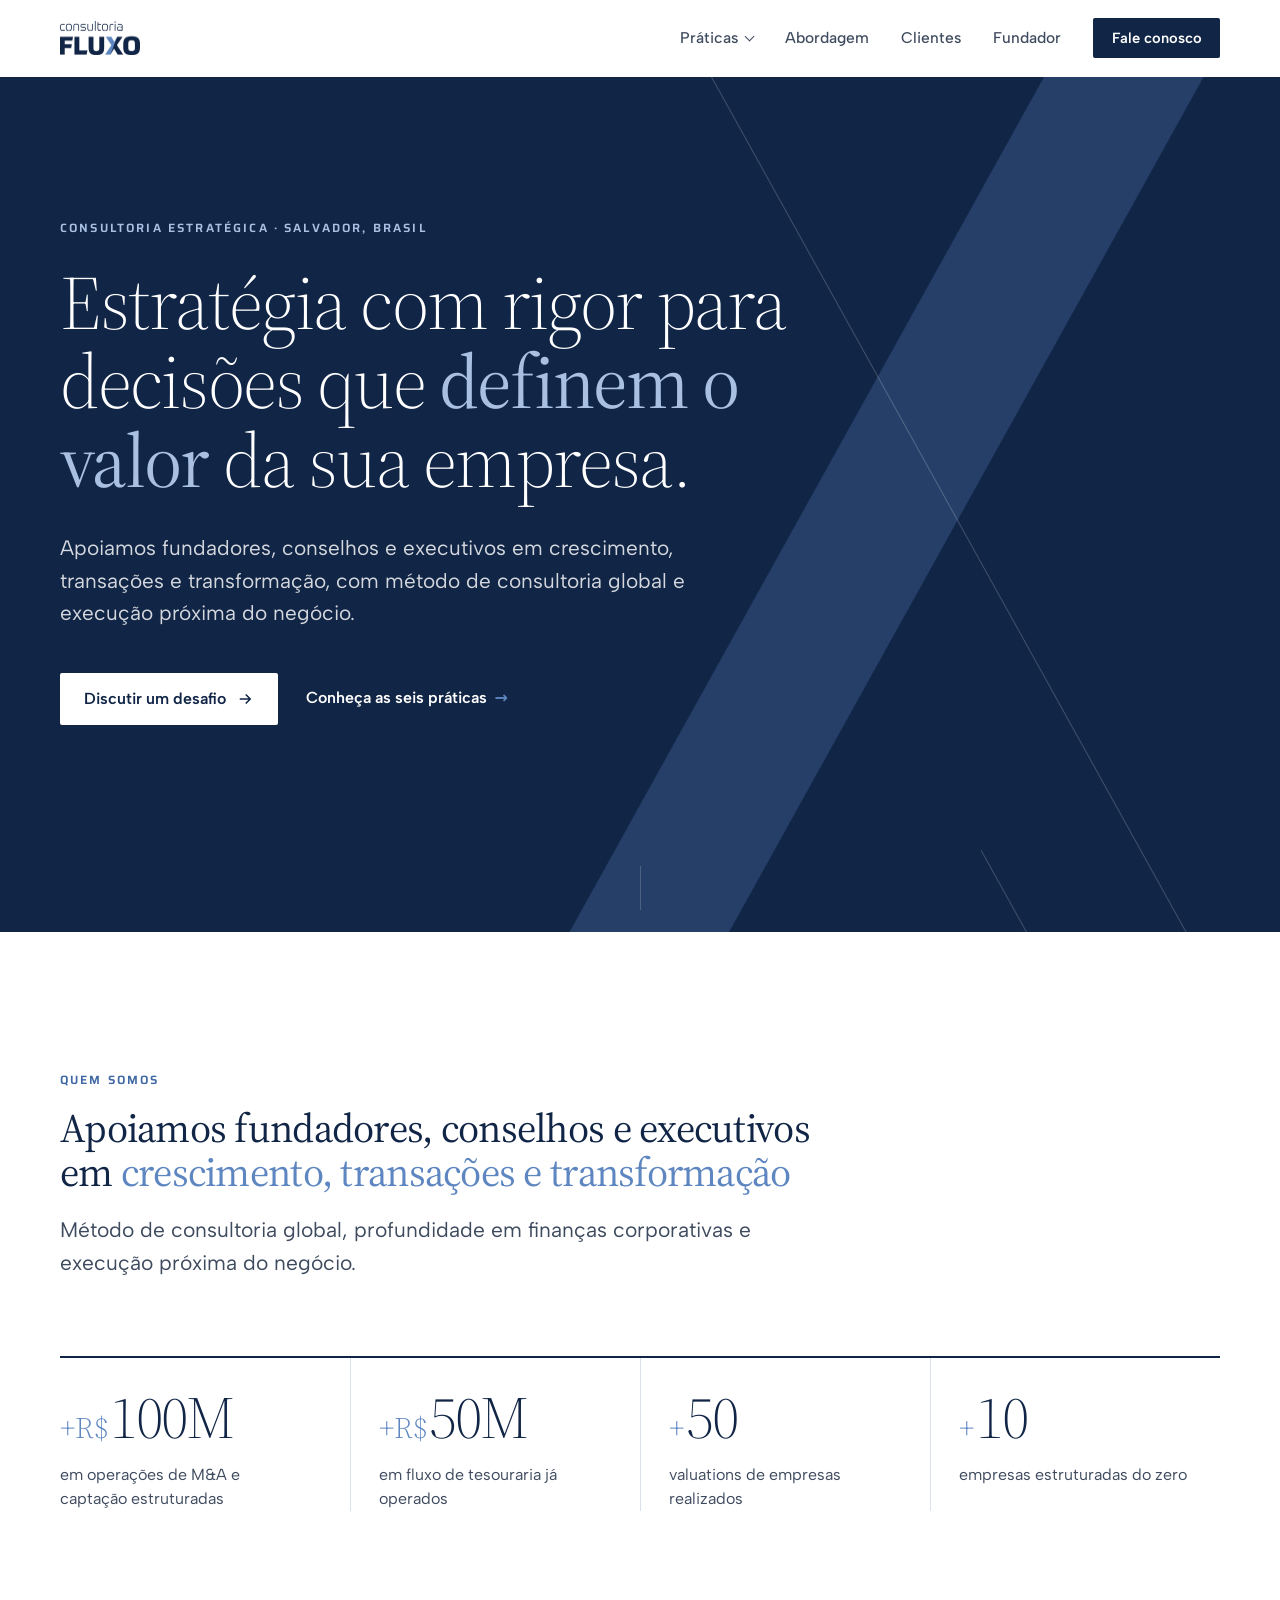
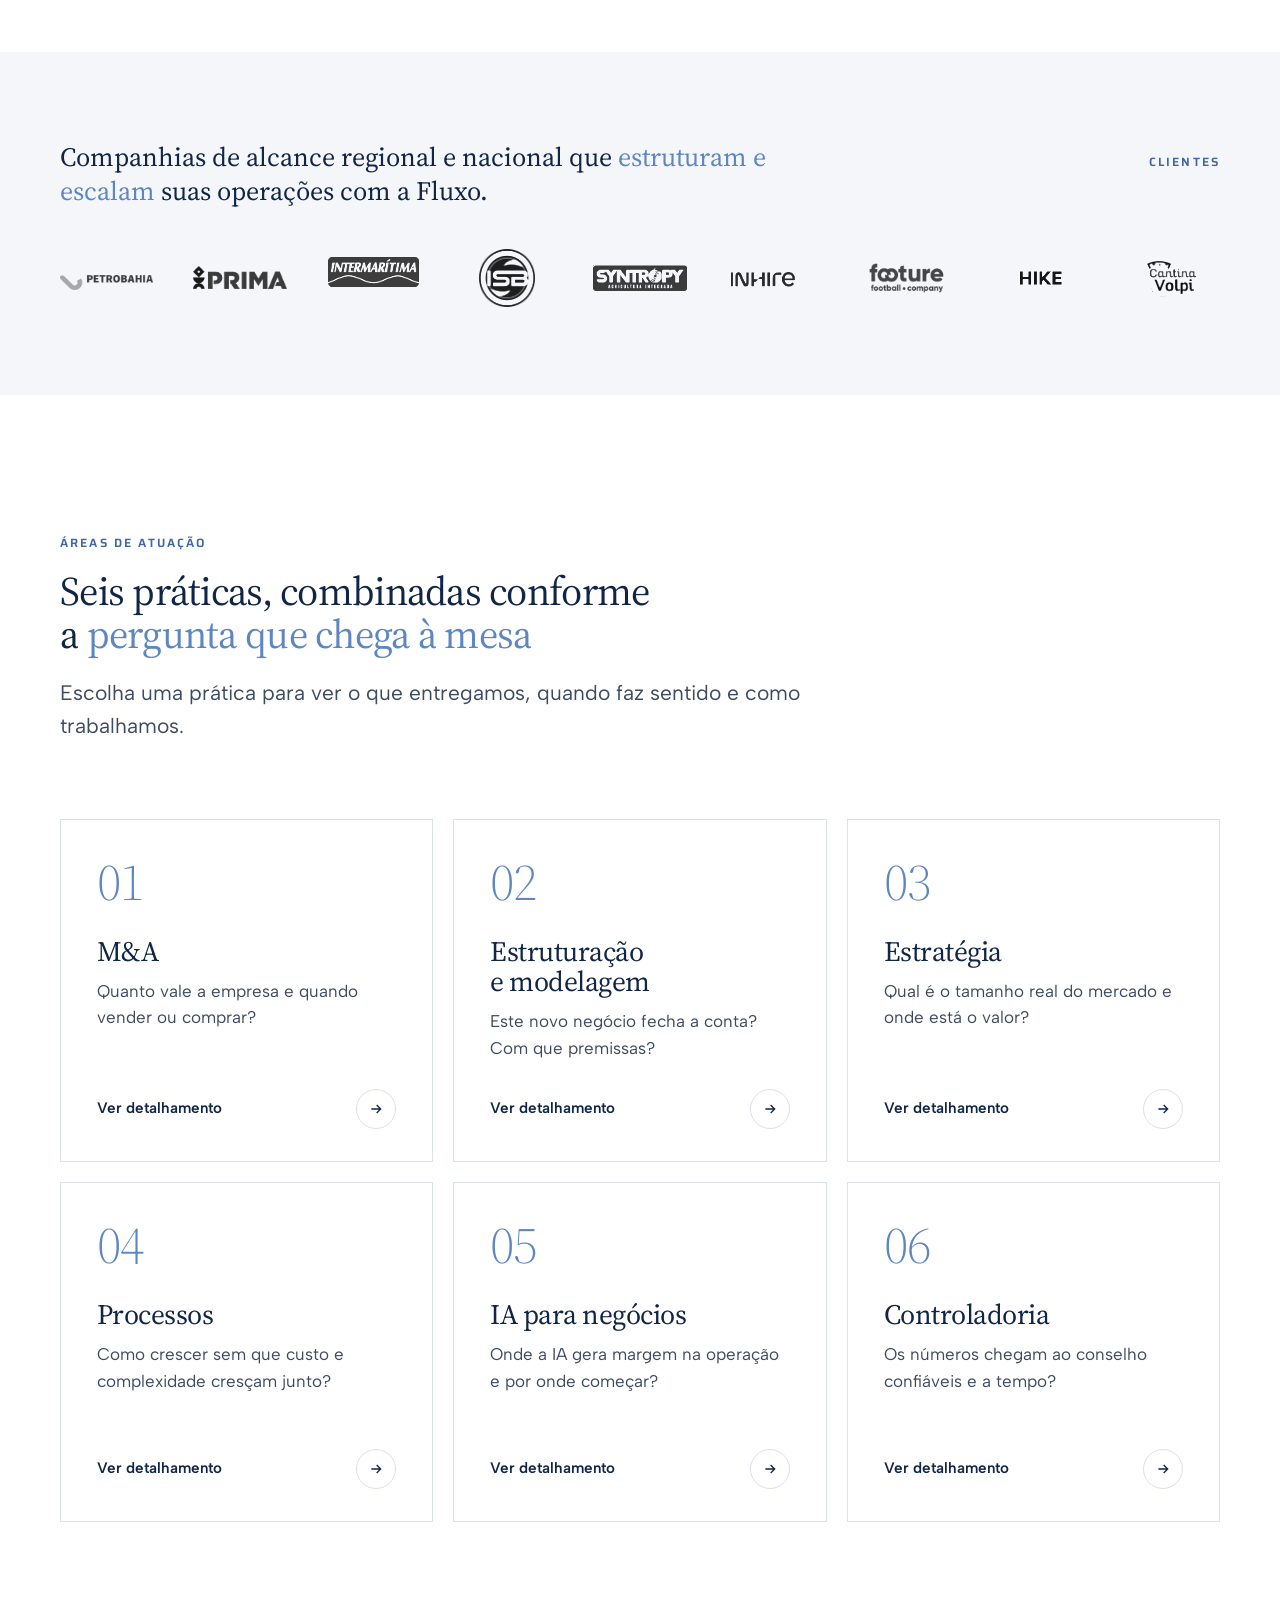
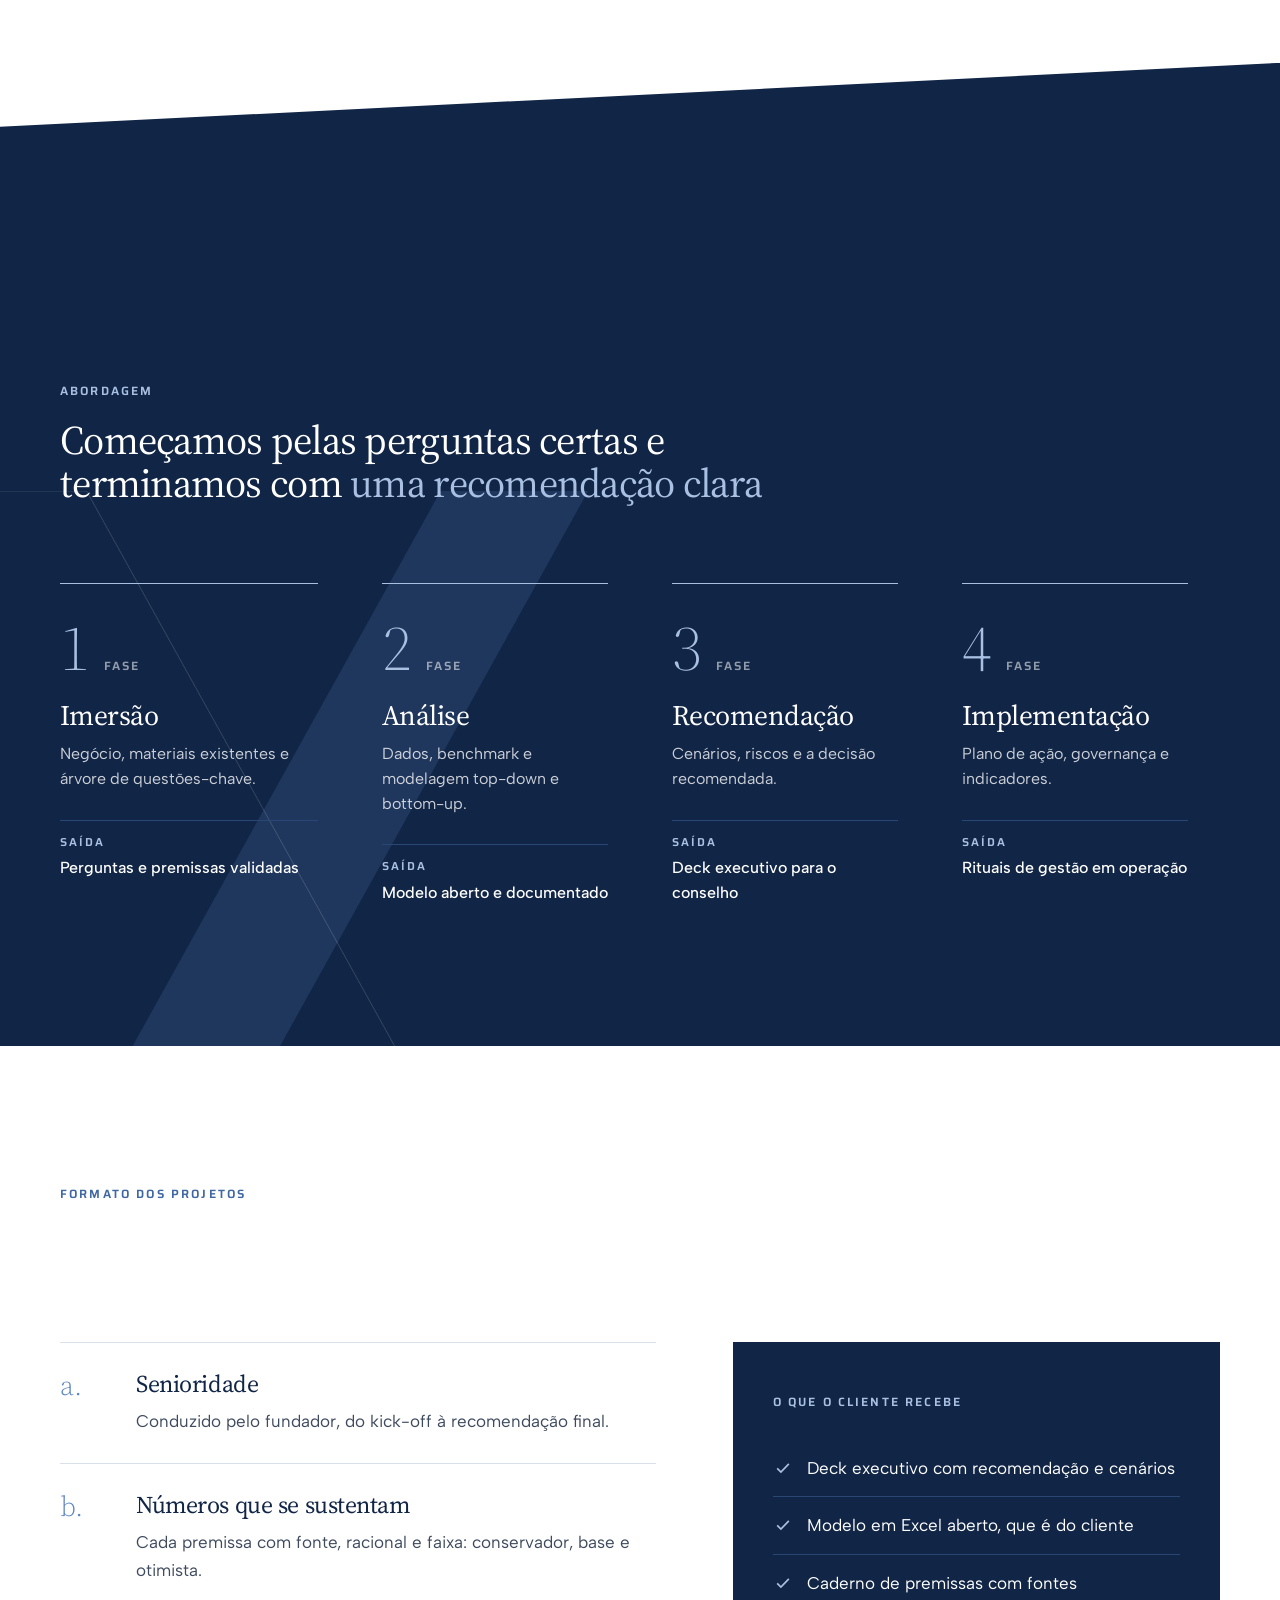
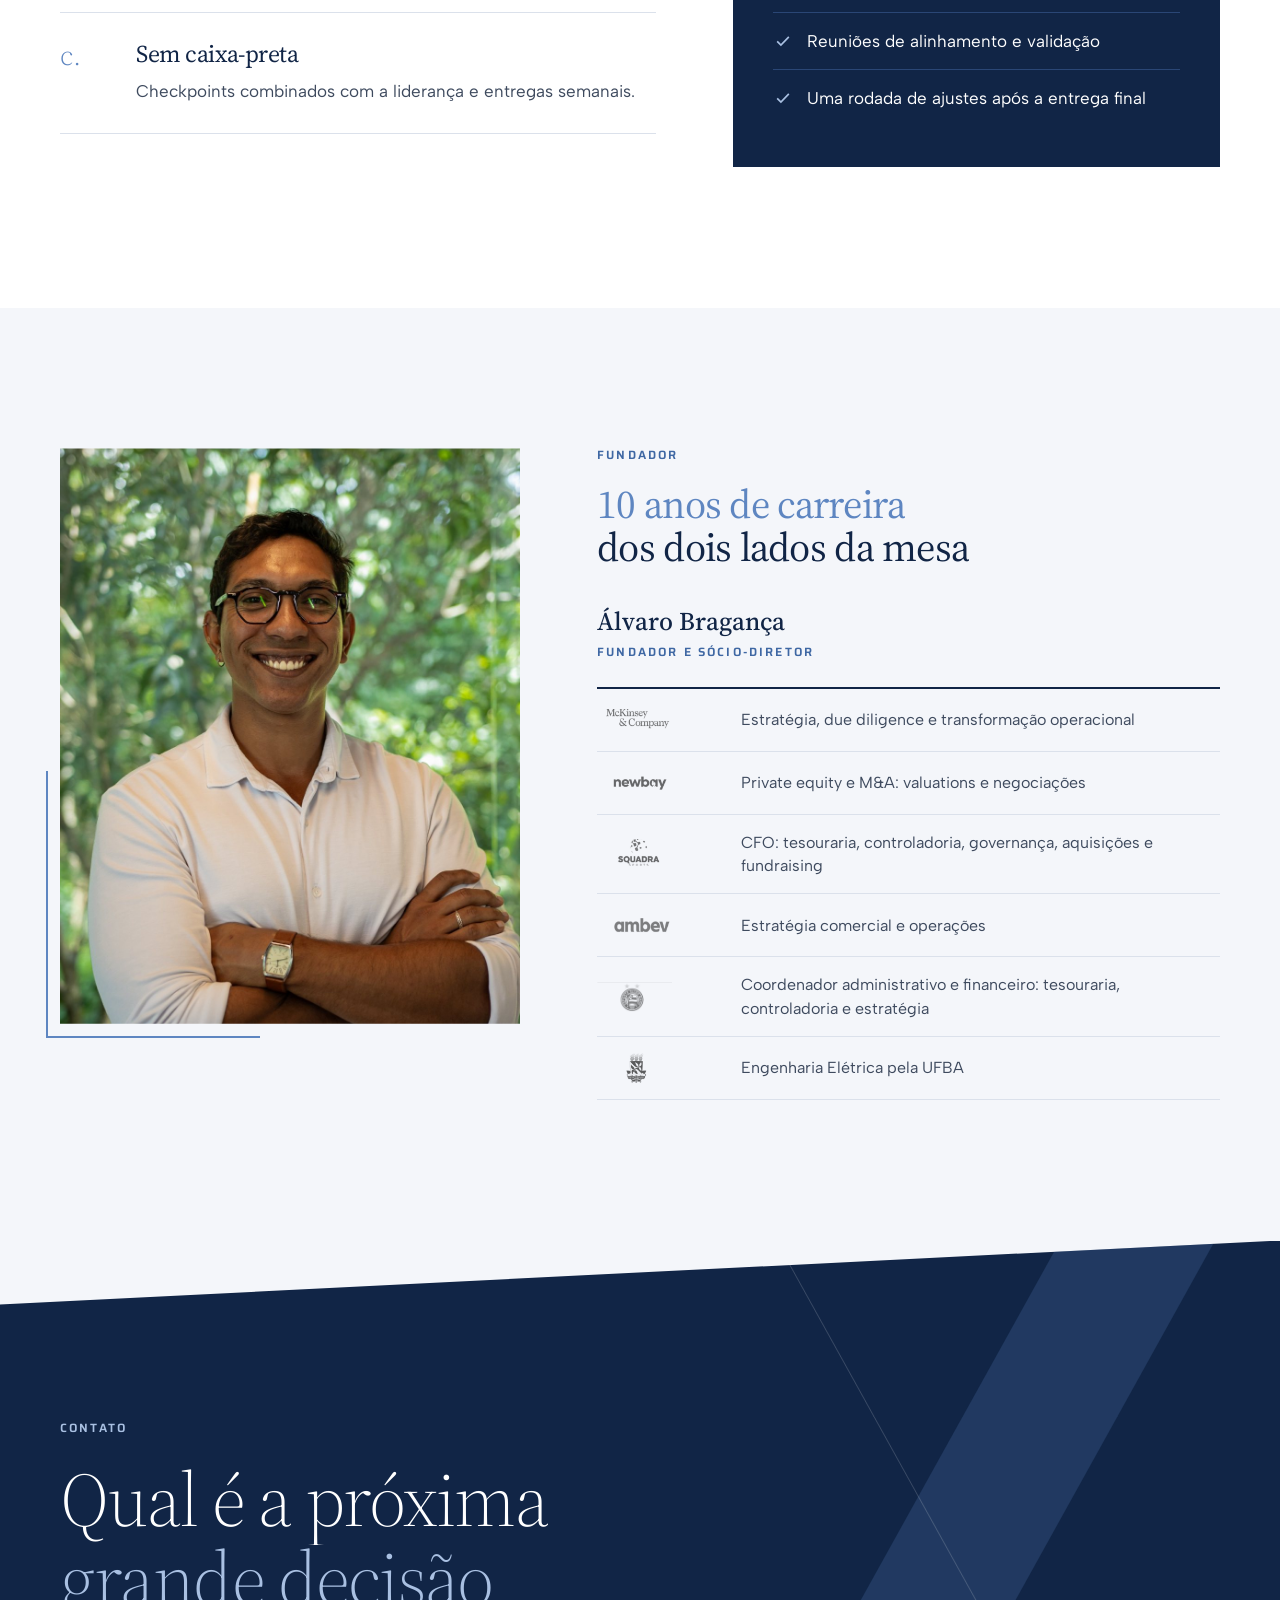
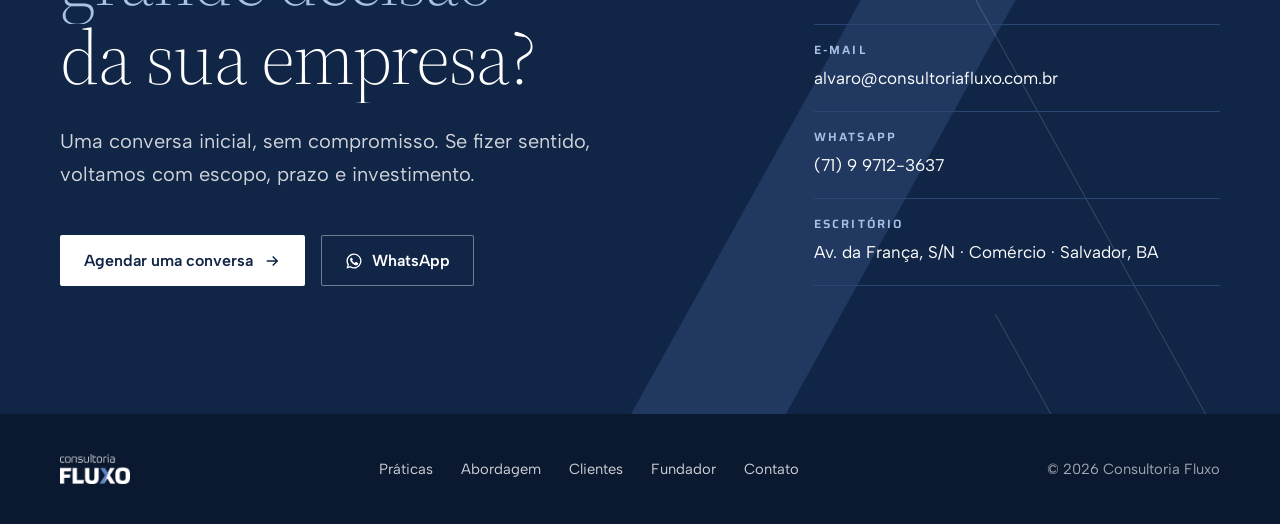
==== commit 088f81c2: "Site v5: design system Fluxo v1, animações e páginas das 6 práticas - index.html segue o Design Syst" ====
--- a/index.html
+++ b/index.html
@@ -4,509 +4,196 @@
 <meta charset="utf-8">
 <meta name="viewport" content="width=device-width, initial-scale=1, viewport-fit=cover">
 <title>Consultoria Fluxo | Consultoria estratégica, M&amp;A e IA para negócios</title>
-<meta name="description" content="Consultoria estratégica para fundadores, conselhos e executivos: M&A, estruturação e modelagem de negócios, estratégia, processos, IA para negócios e controladoria.">
+<meta name="description" content="Consultoria estratégica para fundadores, conselhos e executivos: M&amp;A, estruturação e modelagem de negócios, estratégia, processos, IA para negócios e controladoria.">
 <link rel="canonical" href="https://www.consultoriafluxo.com.br/">
 <meta property="og:type" content="website">
-<meta property="og:title" content="Consultoria Fluxo | Consultoria estratégica">
-<meta property="og:description" content="Estratégia com rigor para decisões que definem o valor da sua empresa.">
+<meta property="og:title" content="Consultoria Fluxo | Consultoria estratégica, M&amp;A e IA para negócios">
+<meta property="og:description" content="Consultoria estratégica para fundadores, conselhos e executivos: M&amp;A, estruturação e modelagem de negócios, estratégia, processos, IA para negócios e controladoria.">
 <meta property="og:image" content="https://www.consultoriafluxo.com.br/assets/img/alvaro-perfil.jpg">
 <meta property="og:locale" content="pt_BR">
 <meta name="theme-color" content="#112546">
 <link rel="icon" href="data:image/svg+xml,%3Csvg xmlns='http://www.w3.org/2000/svg' viewBox='0 0 32 32'%3E%3Crect width='32' height='32' rx='6' fill='%23112546'/%3E%3Cpath d='M8 7h6l10 18h-6z' fill='%23fff'/%3E%3Cpath d='M24 7h-5L9 25h5z' fill='%235E86C1'/%3E%3C/svg%3E">
-<script type="application/ld+json">{"@context":"https://schema.org","@type":"ProfessionalService","name":"Consultoria Fluxo","url":"https://www.consultoriafluxo.com.br","email":"alvaro@consultoriafluxo.com.br","telephone":"+55-71-99712-3637","founder":{"@type":"Person","name":"Álvaro Bragança"},"address":{"@type":"PostalAddress","streetAddress":"Av. da França, S/N, Comércio","addressLocality":"Salvador","addressRegion":"BA","postalCode":"40010-000","addressCountry":"BR"}}</script>
+<script>document.documentElement.classList.add('js');setTimeout(function(){if(!window.__fx)document.documentElement.classList.remove('js')},2500)</script>
 <link rel="preconnect" href="https://fonts.googleapis.com">
 <link rel="preconnect" href="https://fonts.gstatic.com" crossorigin>
 <link rel="stylesheet" href="https://fonts.googleapis.com/css2?family=Source+Serif+4:opsz,wght@8..60,300;8..60,400;8..60,500;8..60,600&family=Albert+Sans:wght@400;500;600;700&family=Saira:wght@500;600;700&display=swap">
-<style>
-/* Layout: espelha a Apresentação Institucional 2026 (v8) — mesma ordem, conteúdo e blocos (capa navy, quem somos, clientes, áreas, abordagem, formato, fundador, contato, apêndice). Paleta e tipografia seguem o sistema já em uso no site (branding book). */
-:root{
-  --navy:#112546;        /* Pantone 655 C */
-  --navy-2:#1a3461;
-  --blue:#5E86C1;        /* Pantone 4150 C */
-  --blue-soft:#a9c0e2;
-  --paper:#ffffff;
-  --mist:#f3f5f9;        /* neutral biased to brand blue */
-  --ink:#121c2e;
-  --ink-2:#4d5a70;
-  --line:#dbe1eb;
-  --wa:#1f8f55;
-  --serif:"Source Serif 4",Georgia,"Times New Roman",serif;
-  --sans:"Albert Sans",system-ui,-apple-system,"Segoe UI",sans-serif;
-  --label:"Saira","Arial Narrow",system-ui,sans-serif;
-  --wrap:1200px;
-  color-scheme:light;
-}
-*{box-sizing:border-box}
-html{scroll-behavior:smooth}
-body{background:var(--paper);color:var(--ink);font:400 1.0625rem/1.65 var(--sans);-webkit-font-smoothing:antialiased}
-body::before{content:"";position:fixed;inset:0 0 auto;height:env(safe-area-inset-top,0px);z-index:60;background:var(--paper)}
-img{max-width:100%;height:auto;display:block}
-a{color:inherit}
-h1,h2,h3{font-family:var(--serif);font-weight:400;line-height:1.12;margin:0;text-wrap:balance;letter-spacing:-.012em;color:var(--navy)}
-p{margin:0}
-.wrap{max-width:var(--wrap);margin:0 auto;padding-left:max(20px,env(safe-area-inset-left,0px));padding-right:max(20px,env(safe-area-inset-right,0px))}
-.label{font:600 .74rem/1.2 var(--label);letter-spacing:.18em;text-transform:uppercase;color:var(--blue)}
-.accent{font-style:normal;font-weight:inherit;color:var(--blue)}
-:focus-visible{outline:3px solid var(--blue);outline-offset:3px;border-radius:2px}
-
-.btn{display:inline-flex;align-items:center;gap:.6em;font:600 .95rem/1 var(--sans);text-decoration:none;padding:1rem 1.4rem;border-radius:2px;transition:background .15s ease,color .15s ease,box-shadow .15s ease}
-.btn svg{width:18px;height:18px;flex:none}
-.btn-navy{background:var(--navy);color:#fff}
-.btn-navy:hover{background:var(--navy-2)}
-.btn-line{color:var(--navy);box-shadow:inset 0 0 0 1px var(--navy)}
-.btn-line:hover{background:var(--navy);color:#fff}
-.btn-ghost{color:#fff;box-shadow:inset 0 0 0 1px rgba(255,255,255,.45)}
-.btn-ghost:hover{box-shadow:inset 0 0 0 1px #fff}
-.btn-wa{background:var(--wa);color:#fff}
-.btn-wa:hover{background:#187546}
-.link{font-weight:600;color:var(--navy);text-decoration:none;border-bottom:1px solid var(--blue);padding-bottom:2px}
-.link:hover{color:var(--blue)}
-
-/* Header */
-.top{position:sticky;top:env(safe-area-inset-top,0px);z-index:50;background:rgba(255,255,255,.96);backdrop-filter:saturate(1.4) blur(8px);border-bottom:1px solid var(--line)}
-.top .wrap{display:flex;align-items:center;justify-content:space-between;gap:24px;padding-block:16px}
-.top img{height:36px;width:auto}
-.nav{display:flex;align-items:center;gap:26px}
-.nav a{color:var(--ink-2);text-decoration:none;font:500 .93rem/1 var(--sans)}
-.nav a:hover{color:var(--navy)}
-.nav .btn{padding:.75rem 1.1rem;font-size:.88rem;color:#fff}
-@media (max-width:980px){.nav a:not(.btn){display:none}}
-
-/* Shared navy band + dotted texture (capa, abordagem, contato) */
-.band-navy{position:relative;background:linear-gradient(165deg,var(--navy) 55%,var(--navy-2));color:#fff;overflow:hidden}
-.band-navy .dots{position:absolute;inset:0;pointer-events:none;background-image:radial-gradient(circle,rgba(255,255,255,.14) 1.2px,transparent 1.7px);background-size:11px 11px;-webkit-mask-image:linear-gradient(135deg,transparent 32%,#000 92%);mask-image:linear-gradient(135deg,transparent 32%,#000 92%)}
-
-/* Hero (capa) */
-.hero{padding-block:30px}
-.hero .wrap{position:relative;padding-block:112px 96px}
-.hero .top-row{display:flex;align-items:center;justify-content:space-between;margin-bottom:76px}
-.hero .top-row img{height:34px;width:auto}
-.hero h1{font-size:clamp(2.3rem,4.6vw,3.9rem);font-weight:300;margin-top:20px;letter-spacing:-.02em;max-width:17em;color:#fff}
-.hero h1 .accent{font-weight:600;color:var(--blue-soft)}
-.hero .tagline{margin-top:34px;color:#c3d1e6;font:500 .98rem/1.5 var(--sans)}
-.hero .ctas{display:flex;flex-wrap:wrap;gap:12px;margin-top:40px}
-@media (max-width:640px){.hero .wrap{padding-block:72px 64px}.hero .top-row{margin-bottom:52px}}
-
-/* Section scaffold */
-section{scroll-margin-top:84px}
-.sec{padding-block:108px}
-.sec-head{display:grid;grid-template-columns:.9fr 1.1fr;gap:56px;align-items:end;margin-bottom:56px}
-.sec-head h2{font-size:clamp(1.9rem,3.4vw,2.8rem)}
-.sec-head p{color:var(--ink-2);max-width:36em;font-size:1.08rem}
-@media (max-width:860px){.sec-head{grid-template-columns:1fr;gap:16px;margin-bottom:40px}.sec{padding-block:76px}}
-
-/* Quem somos */
-.quem .lede{margin-top:24px;max-width:40em;font-size:1.1rem;color:var(--ink-2)}
-.stats{display:grid;grid-template-columns:repeat(4,1fr);margin-top:46px;padding-top:34px;border-top:2px solid var(--navy)}
-.stat{padding:0 22px 0 0;min-width:0}
-.stat+.stat{padding-left:22px;border-left:1px solid var(--line)}
-.stat b{display:block;font:600 clamp(1.9rem,3.2vw,2.6rem)/1 var(--sans);color:var(--navy);font-variant-numeric:tabular-nums}
-.stat span{display:block;margin-top:12px;font-size:.9rem;color:var(--ink-2)}
-@media (max-width:860px){.stats{grid-template-columns:repeat(2,1fr);row-gap:28px}.stat:nth-child(3){padding-left:0;border-left:0}}
-@media (max-width:480px){.stats{grid-template-columns:1fr}.stat,.stat+.stat{padding:18px 0;border-left:0;border-top:1px solid var(--line)}.stats{border-top:2px solid var(--navy)}.stat:first-child{border-top:0}}
-
-/* Clients */
-.clients{border-top:1px solid var(--line);border-bottom:1px solid var(--line);background:var(--mist)}
-.clients .wrap{padding-block:56px}
-.clients-head{display:flex;flex-wrap:wrap;justify-content:space-between;align-items:baseline;gap:12px 32px;margin-bottom:32px}
-.clients-head p{font:400 1.25rem/1.35 var(--serif);color:var(--navy);max-width:34em}
-.logos{display:grid;grid-template-columns:repeat(3,1fr);gap:1px;background:var(--line);border:1px solid var(--line)}
-.logo{background:#fff;display:grid;place-items:center;padding:20px;height:128px;min-width:0}
-.logo img{max-height:56px;width:auto;max-width:100%;object-fit:contain;filter:grayscale(1) contrast(1.05);opacity:.72;mix-blend-mode:multiply;transition:filter .2s ease,opacity .2s ease}
-.logo img.tall{max-height:66px}
-.logo img.faint{filter:grayscale(1) brightness(.55)}
-.logo:hover img{filter:none;opacity:1}
-@media (max-width:640px){.logo{padding:14px 10px;height:92px}.logo img{max-height:42px}}
-
-/* Áreas de atuação */
-.areas{display:grid;grid-template-columns:repeat(3,1fr);gap:20px}
-.area{background:var(--mist);padding:30px 26px;position:relative;min-width:0}
-.area .ico{color:var(--blue);width:30px;height:30px}
-.area .num{position:absolute;top:28px;right:26px;font:600 .78rem/1 var(--label);letter-spacing:.12em;color:var(--blue)}
-.area h3{margin-top:20px;font-family:var(--sans);font-weight:700;font-size:1.2rem;color:var(--navy)}
-.area p{margin-top:10px;color:var(--ink-2);font-size:.96rem}
-@media (max-width:960px){.areas{grid-template-columns:repeat(2,1fr)}}
-@media (max-width:560px){.areas{grid-template-columns:1fr}}
-
-/* Abordagem */
-.approach{color:#fff}
-.approach h2{color:#fff}
-.approach .sec-head p{color:#c3d1e6}
-.approach .label{color:var(--blue-soft)}
-.phases{display:grid;grid-template-columns:repeat(4,1fr);border-top:1px solid rgba(255,255,255,.25);position:relative}
-.phase{padding:30px 28px 0 0;min-width:0;position:relative}
-.phase+.phase{padding-left:28px;border-left:1px solid rgba(255,255,255,.14)}
-.phase .n{font:600 .78rem/1 var(--label);letter-spacing:.16em;color:var(--blue-soft)}
-.phase h3{color:#fff;font-size:1.45rem;margin:14px 0 12px;font-weight:600;font-family:var(--sans)}
-.phase p{color:#c3d1e6;font-size:.97rem}
-.phase .out{margin-top:18px;padding-top:14px;border-top:1px dashed rgba(255,255,255,.2);font-size:.88rem;color:#fff}
-.phase .out b{display:block;font:600 .68rem/1 var(--label);letter-spacing:.16em;text-transform:uppercase;color:var(--blue-soft);margin-bottom:6px}
-@media (max-width:960px){.phases{grid-template-columns:1fr 1fr;row-gap:36px}.phase:nth-child(3){padding-left:0;border-left:0}}
-@media (max-width:540px){.phases{grid-template-columns:1fr}.phase,.phase+.phase{padding-left:0;border-left:0}}
-
-/* Formato dos projetos */
-.formato .wrap > .sec-head{margin-bottom:60px}
-.format-grid{display:grid;grid-template-columns:1fr 1fr;gap:64px;align-items:start}
-.format-list{display:grid;gap:40px}
-.fitem{display:grid;grid-template-columns:2.4rem 1fr;gap:18px}
-.fitem .ico{color:var(--blue);width:26px;height:26px;margin-top:2px}
-.fitem h3{font-family:var(--sans);font-weight:700;font-size:1.1rem;color:var(--navy)}
-.fitem p{margin-top:8px;color:var(--ink-2);font-size:.96rem}
-.format-card{background:var(--navy);color:#fff;padding:40px 36px}
-.format-card .label{color:var(--blue-soft);margin-bottom:26px;display:block}
-.format-card ul{list-style:none;margin:0;padding:0}
-.format-card li{display:grid;grid-template-columns:22px 1fr;gap:14px;padding:16px 0;border-bottom:1px solid rgba(255,255,255,.14);font-size:.98rem}
-.format-card li:last-child{border-bottom:0}
-.format-card svg{color:var(--blue-soft);width:20px;height:20px}
-@media (max-width:860px){.format-grid{grid-template-columns:1fr;gap:44px}}
-
-/* Founder */
-.founder{display:grid;grid-template-columns:.8fr 1.2fr;gap:72px;align-items:start}
-.founder figure{margin:0;position:relative}
-.founder figure img{width:100%;aspect-ratio:4/5;object-fit:cover;object-position:50% 20%;border-radius:2px}
-.founder figcaption{margin-top:14px;font-size:.88rem;color:var(--ink-2)}
-.founder h2{font-size:clamp(1.9rem,3.4vw,2.8rem);margin-top:16px}
-.founder .name{margin-top:30px;font:700 1.5rem/1.2 var(--sans);color:var(--navy)}
-.founder .role{margin-top:8px}
-.career{list-style:none;margin:28px 0 0;padding:0;border-top:1px solid var(--line)}
-.career li{display:grid;grid-template-columns:9.5rem 1fr;gap:24px;align-items:center;padding:18px 0;border-bottom:1px solid var(--line)}
-.career img{max-height:34px;width:auto;max-width:100%;object-fit:contain;filter:grayscale(1) contrast(1.05);opacity:.85}
-.career span{color:var(--ink-2);font-size:.96rem;min-width:0}
-@media (max-width:960px){.founder{grid-template-columns:1fr;gap:44px}.founder figure{max-width:420px}}
-@media (max-width:560px){.career li{grid-template-columns:5.5rem 1fr}.career img{max-height:26px}}
-
-/* Contact */
-.contact{clip-path:polygon(0 0,58% 5%,100% 0,100% 100%,0 100%)}
-.contact .wrap{position:relative;display:grid;grid-template-columns:1.15fr .85fr;gap:72px;padding-block:136px 88px}
-.contact .label{color:var(--blue-soft)}
-.contact h2{color:#fff;font-size:clamp(2.1rem,4.2vw,3.4rem);font-weight:400;font-family:var(--sans);text-transform:uppercase;letter-spacing:-.01em;margin-top:18px}
-.contact h2 .accent{color:var(--blue-soft);font-weight:700}
-.contact .lede{color:#c3d1e6;margin-top:22px;max-width:32em;font-size:1.1rem}
-.contact .ctas{display:flex;flex-wrap:wrap;gap:12px;margin-top:34px}
-.contact .mark{margin-top:56px;height:30px;width:auto}
-.info{list-style:none;margin:0;padding:0;border-top:1px solid rgba(255,255,255,.25);align-self:start}
-.info li{padding:20px 0;border-bottom:1px solid rgba(255,255,255,.14)}
-.info .label{display:block;margin-bottom:8px}
-.info a,.info p{color:#fff;text-decoration:none;font-size:1.02rem;word-break:break-word}
-.info a:hover{text-decoration:underline}
-@media (max-width:900px){.contact .wrap{grid-template-columns:1fr;gap:40px;padding-block:104px 64px}}
-
-/* Apêndice */
-.apendice{border-top:1px solid var(--line)}
-.practices{border-top:2px solid var(--navy)}
-.practice{display:grid;grid-template-columns:4.5rem 1fr;gap:12px 32px;padding:30px 0;border-bottom:1px solid var(--line);align-items:start}
-.practice .code{font:600 .8rem/1.6 var(--label);letter-spacing:.12em;color:var(--blue)}
-.practice h3{font-size:1.3rem;line-height:1.15;grid-column:2}
-.practice ul{list-style:none;margin:0;padding:0;display:grid;gap:8px;min-width:0;grid-column:2}
-.practice li{font-size:.95rem;padding-left:18px;position:relative;color:var(--ink-2)}
-.practice li::before{content:"";position:absolute;left:0;top:.7em;width:8px;height:1.5px;background:var(--blue)}
-.practices-grid{display:grid;grid-template-columns:repeat(3,1fr);column-gap:48px}
-@media (max-width:960px){.practices-grid{grid-template-columns:1fr 1fr}}
-@media (max-width:620px){.practices-grid{grid-template-columns:1fr}.practice{grid-template-columns:1fr}.practice h3,.practice ul{grid-column:1}}
-
-footer{background:#0b1a33;color:#8ea3c4;font-size:.86rem}
-footer .wrap{display:flex;flex-wrap:wrap;justify-content:space-between;align-items:center;gap:16px;padding-block:26px}
-footer img{height:28px;width:auto}
-
-/* Floating WhatsApp */
-.wa-float{position:fixed;right:calc(20px + env(safe-area-inset-right,0px));bottom:calc(20px + env(safe-area-inset-bottom,0px));z-index:70;display:flex;align-items:center;gap:10px;background:var(--wa);color:#fff;text-decoration:none;font:600 .92rem/1 var(--sans);padding:14px 18px 14px 14px;border-radius:999px;box-shadow:0 10px 30px -8px rgba(17,37,70,.5);transition:transform .15s ease,background .15s ease}
-.wa-float:hover{transform:translateY(-2px);background:#187546}
-.wa-float svg{width:26px;height:26px;flex:none}
-@media (max-width:560px){.wa-float span{display:none}.wa-float{padding:14px;border-radius:50%}}
-
-@media (prefers-reduced-motion:no-preference){
-  .hero h1,.hero .tagline,.hero .ctas{animation:rise .8s cubic-bezier(.2,.7,.2,1) both}
-  .hero .tagline{animation-delay:.08s}.hero .ctas{animation-delay:.14s}
-  @keyframes rise{from{transform:translateY(12px)}to{transform:none}}
-}
-@media (prefers-reduced-motion:reduce){html{scroll-behavior:auto}.btn,.wa-float,.logo img{transition:none}}
-</style>
+<link rel="stylesheet" href="assets/css/fluxo.css">
+<script src="assets/js/fluxo.js" defer></script>
+<script type="application/ld+json">{"@context":"https://schema.org","@type":"ProfessionalService","name":"Consultoria Fluxo","url":"https://www.consultoriafluxo.com.br","email":"alvaro@consultoriafluxo.com.br","telephone":"+55-71-99712-3637","founder":{"@type":"Person","name":"Álvaro Bragança"},"address":{"@type":"PostalAddress","streetAddress":"Av. da França, S/N, Comércio","addressLocality":"Salvador","addressRegion":"BA","postalCode":"40010-000","addressCountry":"BR"}}</script>
 </head>
 <body>
-
+<a class="skip" href="#conteudo">Pular para o conteúdo</a>
 <header class="top">
   <div class="wrap">
-    <a href="#inicio" aria-label="Consultoria Fluxo, início"><img src="assets/img/logo-azul.png" alt="Consultoria Fluxo" width="84" height="36"></a>
+    <a class="brand" href="#inicio" aria-label="Consultoria Fluxo, início"><img src="assets/img/logo-azul.png" alt="Consultoria Fluxo" width="80" height="34"></a>
     <nav class="nav" aria-label="Principal">
-      <a href="#atuacao">Atuação</a>
+      <div class="dd"><a href="#praticas">Práticas</a><div class="mega"><a href="praticas/ma.html"><i>01</i><b>M&amp;A</b><span>Quanto vale a empresa e quando vender ou comprar?</span></a><a href="praticas/estruturacao-e-modelagem.html"><i>02</i><b>Estruturação e modelagem</b><span>Este novo negócio fecha a conta? Com que premissas?</span></a><a href="praticas/estrategia.html"><i>03</i><b>Estratégia</b><span>Qual é o tamanho real do mercado e onde está o valor?</span></a><a href="praticas/processos.html"><i>04</i><b>Processos</b><span>Como crescer sem que custo e complexidade cresçam junto?</span></a><a href="praticas/ia-para-negocios.html"><i>05</i><b>IA para negócios</b><span>Onde a IA gera margem na operação e por onde começar?</span></a><a href="praticas/controladoria.html"><i>06</i><b>Controladoria</b><span>Os números chegam ao conselho confiáveis e a tempo?</span></a></div></div>
       <a href="#abordagem">Abordagem</a>
       <a href="#clientes">Clientes</a>
       <a href="#fundador">Fundador</a>
-      <a class="btn btn-navy" href="#contato">Agendar conversa</a>
+      <a class="btn btn-navy" href="#contato">Fale conosco</a>
+      <button class="burger" aria-label="Abrir menu" aria-expanded="false" aria-controls="mnav"><span></span></button>
     </nav>
   </div>
+  <span class="progress" aria-hidden="true"></span>
 </header>
+<nav class="mnav" id="mnav" aria-label="Menu">
+  <a href="#praticas">Práticas</a><div class="sub"><a href="praticas/ma.html">01 · M&amp;A</a><a href="praticas/estruturacao-e-modelagem.html">02 · Estruturação e modelagem</a><a href="praticas/estrategia.html">03 · Estratégia</a><a href="praticas/processos.html">04 · Processos</a><a href="praticas/ia-para-negocios.html">05 · IA para negócios</a><a href="praticas/controladoria.html">06 · Controladoria</a></div>
+  <a href="#abordagem">Abordagem</a><a href="#clientes">Clientes</a><a href="#fundador">Fundador</a><a href="#contato">Contato</a>
+</nav>
 
 <main id="inicio">
+  <section class="hero on-navy" id="conteudo">
+    <svg class="xmark" data-parallax=".15" viewBox="0 0 600 600" aria-hidden="true"><path class="b" d="M420 0h100L187 600H87z"/><path class="a" d="M80 0h100l333 600H413z"/></svg>
+    <div class="wrap">
+      <p class="label" data-reveal>Consultoria estratégica · Salvador, Brasil</p>
+      <h1 data-split>Estratégia com rigor para decisões que <span class="accent">definem o valor</span> da sua empresa.</h1>
+      <p class="lede" data-reveal style="--d:4">Apoiamos fundadores, conselhos e executivos em crescimento, transações e transformação, com método de consultoria global e execução próxima do negócio.</p>
+      <div class="ctas" data-reveal style="--d:6">
+        <a class="btn btn-white" href="#contato">Discutir um desafio <svg viewBox="0 0 24 24" fill="none" stroke="currentColor" stroke-width="2" aria-hidden="true"><path d="M5 12h14M13 6l6 6-6 6"/></svg></a>
+        <a class="more" href="#praticas">Conheça as seis práticas</a>
+      </div>
+      <p class="tags" aria-label="Práticas" data-reveal style="--d:8"><a href="praticas/ma.html">M&amp;A</a><a href="praticas/estruturacao-e-modelagem.html">Modelagem</a><a href="praticas/estrategia.html">Estratégia</a><a href="praticas/processos.html">Processos</a><a href="praticas/ia-para-negocios.html">IA para negócios</a><a href="praticas/controladoria.html">Controladoria</a></p>
+    </div>
+    <span class="scroll-cue" aria-hidden="true"></span>
+  </section>
 
-  <!-- Capa -->
-  <section class="hero band-navy">
-    <div class="dots" aria-hidden="true"></div>
+  <section class="sec" id="quem-somos">
     <div class="wrap">
-      <div class="top-row">
-        <img src="assets/img/logo-branca.png" alt="Consultoria Fluxo" width="100" height="42">
-        <p class="label">Consultoria estratégica</p>
+      <div class="sec-head">
+        <p class="label" data-reveal>Quem somos</p>
+        <h2 data-split>Apoiamos fundadores, conselhos e executivos em <span class="accent">crescimento, transações e transformação</span></h2>
+        <p class="lede" data-reveal>Método de consultoria global, profundidade em finanças corporativas e execução próxima do negócio.</p>
       </div>
-      <h1>Estratégia com rigor para decisões que <span class="accent">definem o valor</span> da sua empresa.</h1>
-      <p class="tagline">Estratégia · M&amp;A · Modelagem · Processos · IA · Controladoria</p>
-      <div class="ctas">
-        <a class="btn btn-navy" href="#contato">Discutir um desafio
-          <svg viewBox="0 0 24 24" fill="none" stroke="currentColor" stroke-width="2" aria-hidden="true"><path d="M5 12h14M13 6l6 6-6 6"/></svg></a>
-        <a class="btn btn-ghost" href="#atuacao">Ver áreas de atuação</a>
+      <div class="stats" data-stagger>
+        <div class="stat" data-reveal><b><small>+R$</small><span data-count="100">100</span>M</b><span class="d">em operações de M&amp;A e captação estruturadas</span></div><div class="stat" data-reveal><b><small>+R$</small><span data-count="50">50</span>M</b><span class="d">em fluxo de tesouraria já operados</span></div><div class="stat" data-reveal><b><small>+</small><span data-count="50">50</span></b><span class="d">valuations de empresas realizados</span></div><div class="stat" data-reveal><b><small>+</small><span data-count="10">10</span></b><span class="d">empresas estruturadas do zero</span></div>
       </div>
     </div>
   </section>
 
-  <!-- Quem somos -->
-  <section class="sec quem" id="quem-somos">
+  <section class="clients mist" id="clientes" aria-labelledby="clientes-t">
     <div class="wrap">
-      <p class="label">Quem somos</p>
-      <h2>Apoiamos fundadores, conselhos e executivos em <span class="accent">crescimento, transações e transformação</span></h2>
-      <p class="lede">Método de consultoria global, profundidade em finanças corporativas e execução próxima do negócio.</p>
-      <div class="stats">
-        <div class="stat"><b>+R$ 100M</b><span>em operações de M&amp;A e captação estruturadas</span></div>
-        <div class="stat"><b>+R$ 50M</b><span>em fluxo de tesouraria já operados</span></div>
-        <div class="stat"><b>+50</b><span>valuations de empresas realizados</span></div>
-        <div class="stat"><b>+10</b><span>empresas estruturadas do zero</span></div>
+      <div class="clients-head" data-reveal>
+        <p id="clientes-t">Companhias de alcance regional e nacional que <span class="accent">estruturam e escalam</span> suas operações com a Fluxo.</p>
+        <span class="label">Clientes</span>
+      </div>
+      <div class="logos" data-stagger>
+        <img src="assets/img/clientes/petrobahia.png" alt="Petrobahia" loading="lazy" data-reveal>
+        <img src="assets/img/clientes/prima.png" alt="Prima Empreendimentos" loading="lazy" data-reveal>
+        <img class="tall" src="assets/img/clientes/intermaritima.png" alt="Intermarítima Portos e Logística" loading="lazy" data-reveal>
+        <img class="tall" src="assets/img/clientes/isb.png" alt="ISB" loading="lazy" data-reveal>
+        <img src="assets/img/clientes/syntropy.png" alt="Syntropy Agricultura Integrada" loading="lazy" data-reveal>
+        <img class="clip" src="assets/img/clientes/inhire.png" alt="Inhire" loading="lazy" data-reveal>
+        <img class="faint" src="assets/img/clientes/footure.png" alt="Footure Football Company" loading="lazy" data-reveal>
+        <img class="clip" src="assets/img/clientes/hike.png" alt="Hike" loading="lazy" data-reveal>
+        <img class="tall clip" src="assets/img/clientes/cantina-volpi.png" alt="Cantina Volpi" loading="lazy" data-reveal>
       </div>
     </div>
   </section>
 
-  <!-- Clientes -->
-  <section class="clients" id="clientes" aria-labelledby="clientes-t">
+  <section class="sec" id="praticas">
     <div class="wrap">
-      <div class="clients-head">
-        <p id="clientes-t">Companhias de alcance regional e nacional que <span class="accent">estruturam e escalam</span> suas operações com a Fluxo.</p>
-        <span class="label">Clientes</span>
+      <div class="sec-head">
+        <p class="label" data-reveal>Áreas de atuação</p>
+        <h2 data-split>Seis práticas, combinadas conforme a <span class="accent">pergunta que chega à mesa</span></h2>
+        <p class="lede" data-reveal>Escolha uma prática para ver o que entregamos, quando faz sentido e como trabalhamos.</p>
       </div>
-      <div class="logos">
-        <div class="logo"><img src="assets/img/clientes/petrobahia.png" alt="Petrobahia" loading="lazy"></div>
-        <div class="logo"><img src="assets/img/clientes/prima.png" alt="Prima Empreendimentos" loading="lazy"></div>
-        <div class="logo"><img class="tall" src="assets/img/clientes/intermaritima.png" alt="Intermarítima Portos e Logística" loading="lazy"></div>
-        <div class="logo"><img class="tall" src="assets/img/clientes/isb.png" alt="ISB" loading="lazy"></div>
-        <div class="logo"><img src="assets/img/clientes/syntropy.png" alt="Syntropy Agricultura Integrada" loading="lazy"></div>
-        <div class="logo"><img src="assets/img/clientes/inhire.png" alt="Inhire" loading="lazy"></div>
-        <div class="logo"><img class="faint" src="assets/img/clientes/footure.png" alt="Footure Football Company" loading="lazy"></div>
-        <div class="logo"><img src="assets/img/clientes/hike.png" alt="Hike" loading="lazy"></div>
-        <div class="logo"><img class="tall" src="assets/img/clientes/cantina-volpi.png" alt="Cantina Volpi" loading="lazy"></div>
+      <div class="pgrid" data-stagger>
+        <a class="pcard" href="praticas/ma.html" data-reveal><svg class="xs" viewBox="0 0 600 600" aria-hidden="true"><path d="M420 0h100L187 600H87z" fill="#5E86C1" opacity=".35"/><path d="M80 0h100l333 600H413z" fill="none" stroke="rgba(255,255,255,.3)"/></svg><span class="num">01</span><h3>M&amp;A</h3><p>Quanto vale a empresa e quando vender ou comprar?</p><span class="go">Ver detalhamento <svg viewBox="0 0 24 24" fill="none" stroke="currentColor" stroke-width="2" aria-hidden="true"><path d="M5 12h14M13 6l6 6-6 6"/></svg></span></a>
+        <a class="pcard" href="praticas/estruturacao-e-modelagem.html" data-reveal><svg class="xs" viewBox="0 0 600 600" aria-hidden="true"><path d="M420 0h100L187 600H87z" fill="#5E86C1" opacity=".35"/><path d="M80 0h100l333 600H413z" fill="none" stroke="rgba(255,255,255,.3)"/></svg><span class="num">02</span><h3>Estruturação e modelagem</h3><p>Este novo negócio fecha a conta? Com que premissas?</p><span class="go">Ver detalhamento <svg viewBox="0 0 24 24" fill="none" stroke="currentColor" stroke-width="2" aria-hidden="true"><path d="M5 12h14M13 6l6 6-6 6"/></svg></span></a>
+        <a class="pcard" href="praticas/estrategia.html" data-reveal><svg class="xs" viewBox="0 0 600 600" aria-hidden="true"><path d="M420 0h100L187 600H87z" fill="#5E86C1" opacity=".35"/><path d="M80 0h100l333 600H413z" fill="none" stroke="rgba(255,255,255,.3)"/></svg><span class="num">03</span><h3>Estratégia</h3><p>Qual é o tamanho real do mercado e onde está o valor?</p><span class="go">Ver detalhamento <svg viewBox="0 0 24 24" fill="none" stroke="currentColor" stroke-width="2" aria-hidden="true"><path d="M5 12h14M13 6l6 6-6 6"/></svg></span></a>
+        <a class="pcard" href="praticas/processos.html" data-reveal><svg class="xs" viewBox="0 0 600 600" aria-hidden="true"><path d="M420 0h100L187 600H87z" fill="#5E86C1" opacity=".35"/><path d="M80 0h100l333 600H413z" fill="none" stroke="rgba(255,255,255,.3)"/></svg><span class="num">04</span><h3>Processos</h3><p>Como crescer sem que custo e complexidade cresçam junto?</p><span class="go">Ver detalhamento <svg viewBox="0 0 24 24" fill="none" stroke="currentColor" stroke-width="2" aria-hidden="true"><path d="M5 12h14M13 6l6 6-6 6"/></svg></span></a>
+        <a class="pcard" href="praticas/ia-para-negocios.html" data-reveal><svg class="xs" viewBox="0 0 600 600" aria-hidden="true"><path d="M420 0h100L187 600H87z" fill="#5E86C1" opacity=".35"/><path d="M80 0h100l333 600H413z" fill="none" stroke="rgba(255,255,255,.3)"/></svg><span class="num">05</span><h3>IA para negócios</h3><p>Onde a IA gera margem na operação e por onde começar?</p><span class="go">Ver detalhamento <svg viewBox="0 0 24 24" fill="none" stroke="currentColor" stroke-width="2" aria-hidden="true"><path d="M5 12h14M13 6l6 6-6 6"/></svg></span></a>
+        <a class="pcard" href="praticas/controladoria.html" data-reveal><svg class="xs" viewBox="0 0 600 600" aria-hidden="true"><path d="M420 0h100L187 600H87z" fill="#5E86C1" opacity=".35"/><path d="M80 0h100l333 600H413z" fill="none" stroke="rgba(255,255,255,.3)"/></svg><span class="num">06</span><h3>Controladoria</h3><p>Os números chegam ao conselho confiáveis e a tempo?</p><span class="go">Ver detalhamento <svg viewBox="0 0 24 24" fill="none" stroke="currentColor" stroke-width="2" aria-hidden="true"><path d="M5 12h14M13 6l6 6-6 6"/></svg></span></a>
       </div>
     </div>
   </section>
 
-  <!-- Áreas de atuação -->
-  <section class="sec" id="atuacao">
+  <section class="sec approach on-navy cut-top" id="abordagem">
+    <div class="bg" aria-hidden="true"><svg class="xmark" data-parallax=".1" viewBox="0 0 600 600" aria-hidden="true"><path class="b" d="M420 0h100L187 600H87z"/><path class="a" d="M80 0h100l333 600H413z"/></svg></div>
     <div class="wrap">
       <div class="sec-head">
-        <div>
-          <p class="label">Áreas de atuação</p>
-          <h2>Seis práticas, combinadas conforme a <span class="accent">pergunta que chega à mesa</span></h2>
-        </div>
+        <p class="label" data-reveal>Abordagem</p>
+        <h2 data-split>Começamos pelas perguntas certas e terminamos com <span class="accent">uma recomendação clara</span></h2>
       </div>
-
-      <div class="areas">
-        <article class="area">
-          <svg class="ico" viewBox="0 0 24 24" fill="none" stroke="currentColor" stroke-width="1.6" aria-hidden="true"><circle cx="9" cy="12" r="5"/><circle cx="15" cy="12" r="5"/></svg>
-          <span class="num">01</span>
-          <h3>M&amp;A</h3>
-          <p>Quanto vale a empresa e quando vender ou comprar?</p>
-        </article>
-        <article class="area">
-          <svg class="ico" viewBox="0 0 24 24" fill="none" stroke="currentColor" stroke-width="1.6" aria-hidden="true"><path d="M3 18l6-6 4 4 8-9"/><path d="M15 7h6v6"/></svg>
-          <span class="num">02</span>
-          <h3>Estruturação e modelagem</h3>
-          <p>Este novo negócio fecha a conta? Com que premissas?</p>
-        </article>
-        <article class="area">
-          <svg class="ico" viewBox="0 0 24 24" fill="none" stroke="currentColor" stroke-width="1.6" aria-hidden="true"><circle cx="12" cy="12" r="8.5"/><circle cx="12" cy="12" r="4.5"/><circle cx="12" cy="12" r=".8" fill="currentColor"/></svg>
-          <span class="num">03</span>
-          <h3>Estratégia</h3>
-          <p>Qual é o tamanho real do mercado e onde está o valor?</p>
-        </article>
-        <article class="area">
-          <svg class="ico" viewBox="0 0 24 24" fill="none" stroke="currentColor" stroke-width="1.6" aria-hidden="true"><circle cx="5.5" cy="6" r="2"/><circle cx="18.5" cy="6" r="2"/><circle cx="12" cy="18" r="2"/><path d="M7.3 7.2L10.3 16.3M16.7 7.2L13.7 16.3M7.5 6h9"/></svg>
-          <span class="num">04</span>
-          <h3>Processos</h3>
-          <p>Como crescer sem que custo e complexidade cresçam junto?</p>
-        </article>
-        <article class="area">
-          <svg class="ico" viewBox="0 0 24 24" fill="none" stroke="currentColor" stroke-width="1.6" aria-hidden="true"><rect x="7" y="7" width="10" height="10" rx="1.4"/><path d="M12 3v3M12 18v3M3 12h3M18 12h3M5.5 5.5l2 2M16.5 5.5l-2 2M5.5 18.5l2-2M16.5 18.5l-2-2"/></svg>
-          <span class="num">05</span>
-          <h3>IA para negócios</h3>
-          <p>Onde a IA gera margem na operação e por onde começar?</p>
-        </article>
-        <article class="area">
-          <svg class="ico" viewBox="0 0 24 24" fill="none" stroke="currentColor" stroke-width="1.6" aria-hidden="true"><rect x="3.5" y="3.5" width="7" height="7" rx="1"/><rect x="13.5" y="3.5" width="7" height="7" rx="1"/><rect x="3.5" y="13.5" width="7" height="7" rx="1"/><rect x="13.5" y="13.5" width="7" height="7" rx="1"/></svg>
-          <span class="num">06</span>
-          <h3>Controladoria</h3>
-          <p>Os números chegam ao conselho confiáveis e a tempo?</p>
-        </article>
-      </div>
+      <ol class="phases" data-stagger>
+        <li class="phase" data-reveal><span class="rule"></span><div class="n"><b>1</b><span>Fase</span></div><h3>Imersão</h3><p>Negócio, materiais existentes e árvore de questões-chave.</p><p class="out"><b>Saída</b>Perguntas e premissas validadas</p></li>
+        <li class="phase" data-reveal><span class="rule"></span><div class="n"><b>2</b><span>Fase</span></div><h3>Análise</h3><p>Dados, benchmark e modelagem top-down e bottom-up.</p><p class="out"><b>Saída</b>Modelo aberto e documentado</p></li>
+        <li class="phase" data-reveal><span class="rule"></span><div class="n"><b>3</b><span>Fase</span></div><h3>Recomendação</h3><p>Cenários, riscos e a decisão recomendada.</p><p class="out"><b>Saída</b>Deck executivo para o conselho</p></li>
+        <li class="phase" data-reveal><span class="rule"></span><div class="n"><b>4</b><span>Fase</span></div><h3>Implementação</h3><p>Plano de ação, governança e indicadores.</p><p class="out"><b>Saída</b>Rituais de gestão em operação</p></li>
+      </ol>
     </div>
   </section>
 
-  <!-- Abordagem -->
-  <section class="sec approach band-navy" id="abordagem">
-    <div class="dots" aria-hidden="true"></div>
+  <section class="sec" id="formato">
     <div class="wrap">
       <div class="sec-head">
-        <div>
-          <p class="label">Abordagem</p>
-          <h2>Começamos pelas perguntas certas e terminamos com <span class="accent">uma recomendação clara</span></h2>
-        </div>
-      </div>
-      <div class="phases">
-        <div class="phase"><span class="n">FASE 1</span><h3>Imersão</h3><p>Negócio, materiais existentes e árvore de questões-chave.</p><p class="out"><b>Saída</b>Perguntas e premissas validadas</p></div>
-        <div class="phase"><span class="n">FASE 2</span><h3>Análise</h3><p>Dados, benchmark e modelagem top-down e bottom-up.</p><p class="out"><b>Saída</b>Modelo aberto e documentado</p></div>
-        <div class="phase"><span class="n">FASE 3</span><h3>Recomendação</h3><p>Cenários, riscos e a decisão recomendada.</p><p class="out"><b>Saída</b>Deck executivo para o conselho</p></div>
-        <div class="phase"><span class="n">FASE 4</span><h3>Implementação</h3><p>Plano de ação, governança e indicadores.</p><p class="out"><b>Saída</b>Rituais de gestão em operação</p></div>
-      </div>
-    </div>
-  </section>
-
-  <!-- Formato dos projetos -->
-  <section class="sec formato" id="formato">
-    <div class="wrap">
-      <div class="sec-head">
-        <div>
-          <p class="label">Formato dos projetos</p>
-          <h2>Escopo, prazo e investimento <span class="accent">definidos antes do início</span></h2>
-        </div>
+        <p class="label" data-reveal>Formato dos projetos</p>
+        <h2 data-split>Escopo, prazo e investimento <span class="accent">definidos antes do início</span></h2>
       </div>
       <div class="format-grid">
-        <div class="format-list">
-          <div class="fitem">
-            <svg class="ico" viewBox="0 0 24 24" fill="none" stroke="currentColor" stroke-width="1.6" aria-hidden="true"><circle cx="9" cy="7" r="3.2"/><path d="M3.5 19c0-3.3 2.5-6 5.5-6s5.5 2.7 5.5 6"/><path d="M15.5 10.2l2 2 3.5-4"/></svg>
-            <div><h3>Senioridade</h3><p>Conduzido pelo fundador, do kick-off à recomendação final.</p></div>
-          </div>
-          <div class="fitem">
-            <svg class="ico" viewBox="0 0 24 24" fill="none" stroke="currentColor" stroke-width="1.6" aria-hidden="true"><path d="M12 3v18M7 7h10M4 7l3.2 6.5a3.2 3.2 0 0 0 6 0L16.4 7M4 7a3 3 0 0 0 3 3 3 3 0 0 0 3-3M14 7a3 3 0 0 0 3 3 3 3 0 0 0 3-3"/></svg>
-            <div><h3>Números que se sustentam</h3><p>Cada premissa com fonte, racional e faixa: conservador, base e otimista.</p></div>
-          </div>
-          <div class="fitem">
-            <svg class="ico" viewBox="0 0 24 24" fill="none" stroke="currentColor" stroke-width="1.6" aria-hidden="true"><rect x="3.5" y="4.5" width="17" height="16" rx="1.6"/><path d="M3.5 9h17M8 3v3M16 3v3"/><path d="M8.5 13.5l2 2 4.5-4.5"/></svg>
-            <div><h3>Sem caixa-preta</h3><p>Checkpoints combinados com a liderança e entregas semanais.</p></div>
-          </div>
+        <div class="principles" data-stagger>
+          <div class="principle" data-reveal><i>a.</i><h3>Senioridade</h3><p>Conduzido pelo fundador, do kick-off à recomendação final.</p></div>
+          <div class="principle" data-reveal><i>b.</i><h3>Números que se sustentam</h3><p>Cada premissa com fonte, racional e faixa: conservador, base e otimista.</p></div>
+          <div class="principle" data-reveal><i>c.</i><h3>Sem caixa-preta</h3><p>Checkpoints combinados com a liderança e entregas semanais.</p></div>
         </div>
-        <div class="format-card">
+        <div class="deliver" data-reveal style="--d:2">
           <span class="label">O que o cliente recebe</span>
           <ul>
-            <li><svg viewBox="0 0 24 24" fill="none" stroke="currentColor" stroke-width="2" aria-hidden="true"><path d="M5 12.5l4.5 4.5L19 7"/></svg><span>Deck executivo com recomendação e cenários</span></li>
-            <li><svg viewBox="0 0 24 24" fill="none" stroke="currentColor" stroke-width="2" aria-hidden="true"><path d="M5 12.5l4.5 4.5L19 7"/></svg><span>Modelo em Excel aberto, que é do cliente</span></li>
-            <li><svg viewBox="0 0 24 24" fill="none" stroke="currentColor" stroke-width="2" aria-hidden="true"><path d="M5 12.5l4.5 4.5L19 7"/></svg><span>Caderno de premissas com fontes</span></li>
-            <li><svg viewBox="0 0 24 24" fill="none" stroke="currentColor" stroke-width="2" aria-hidden="true"><path d="M5 12.5l4.5 4.5L19 7"/></svg><span>Reuniões de alinhamento e validação</span></li>
-            <li><svg viewBox="0 0 24 24" fill="none" stroke="currentColor" stroke-width="2" aria-hidden="true"><path d="M5 12.5l4.5 4.5L19 7"/></svg><span>Uma rodada de ajustes após a entrega final</span></li>
+            <li><svg viewBox="0 0 24 24" fill="none" stroke="currentColor" stroke-width="2" aria-hidden="true"><path d="M5 12.5l4.5 4.5L19 7"/></svg><span>Deck executivo com recomendação e cenários</span></li><li><svg viewBox="0 0 24 24" fill="none" stroke="currentColor" stroke-width="2" aria-hidden="true"><path d="M5 12.5l4.5 4.5L19 7"/></svg><span>Modelo em Excel aberto, que é do cliente</span></li><li><svg viewBox="0 0 24 24" fill="none" stroke="currentColor" stroke-width="2" aria-hidden="true"><path d="M5 12.5l4.5 4.5L19 7"/></svg><span>Caderno de premissas com fontes</span></li><li><svg viewBox="0 0 24 24" fill="none" stroke="currentColor" stroke-width="2" aria-hidden="true"><path d="M5 12.5l4.5 4.5L19 7"/></svg><span>Reuniões de alinhamento e validação</span></li><li><svg viewBox="0 0 24 24" fill="none" stroke="currentColor" stroke-width="2" aria-hidden="true"><path d="M5 12.5l4.5 4.5L19 7"/></svg><span>Uma rodada de ajustes após a entrega final</span></li>
           </ul>
         </div>
       </div>
     </div>
   </section>
 
-  <!-- Fundador -->
-  <section class="sec" id="fundador">
+  <section class="sec mist" id="fundador">
     <div class="wrap founder">
-      <figure>
-        <img src="assets/img/alvaro-perfil.jpg" alt="Álvaro Bragança, fundador da Consultoria Fluxo" width="1000" height="1500">
-        <figcaption>Álvaro Bragança · Fundador e sócio-diretor</figcaption>
-      </figure>
+      <figure><div class="ph" data-wipe><img src="assets/img/alvaro-perfil.jpg" alt="Álvaro Bragança, fundador da Consultoria Fluxo" width="1000" height="1500"></div></figure>
       <div>
-        <p class="label">Fundador</p>
-        <h2><span class="accent">10 anos de carreira</span> dos dois lados da mesa</h2>
-        <p class="name">Álvaro Bragança</p>
-        <p class="label role">Fundador e sócio-diretor</p>
-        <ul class="career">
-          <li><img src="assets/img/carreira/mckinsey.png" alt="McKinsey &amp; Company"><span>Estratégia, due diligence e transformação operacional</span></li>
-          <li><img src="assets/img/carreira/newbay.png" alt="Newbay"><span>Private equity e M&amp;A: valuations e negociações</span></li>
-          <li><img src="assets/img/carreira/squadra.png" alt="Squadra Sports"><span>CFO: tesouraria, controladoria, governança, aquisições e fundraising</span></li>
-          <li><img src="assets/img/carreira/ambev.png" alt="Ambev"><span>Estratégia comercial e operações</span></li>
-          <li><img src="assets/img/carreira/bahia.png" alt="Esporte Clube Bahia"><span>Coordenador administrativo e financeiro: tesouraria, controladoria e estratégia</span></li>
-          <li><img src="assets/img/carreira/ufba.png" alt="UFBA"><span>Engenharia Elétrica pela UFBA</span></li>
+        <p class="label" data-reveal>Fundador</p>
+        <h2 data-split><span class="accent">10 anos de carreira</span> dos dois lados da mesa</h2>
+        <p class="name" data-reveal>Álvaro Bragança</p>
+        <p class="label role" data-reveal>Fundador e sócio-diretor</p>
+        <ul class="career" data-stagger>
+          <li data-reveal><img src="assets/img/carreira/mckinsey.png" alt="McKinsey &amp; Company"><span>Estratégia, due diligence e transformação operacional</span></li>
+          <li data-reveal><img src="assets/img/carreira/newbay.png" alt="Newbay"><span>Private equity e M&amp;A: valuations e negociações</span></li>
+          <li data-reveal><img src="assets/img/carreira/squadra.png" alt="Squadra Sports"><span>CFO: tesouraria, controladoria, governança, aquisições e fundraising</span></li>
+          <li data-reveal><img src="assets/img/carreira/ambev.png" alt="Ambev"><span>Estratégia comercial e operações</span></li>
+          <li data-reveal><img src="assets/img/carreira/bahia.png" alt="Esporte Clube Bahia"><span>Coordenador administrativo e financeiro: tesouraria, controladoria e estratégia</span></li>
+          <li data-reveal><img src="assets/img/carreira/ufba.png" alt="UFBA"><span>Engenharia Elétrica pela UFBA</span></li>
         </ul>
       </div>
     </div>
   </section>
 
-  <!-- Contato -->
-  <section class="contact band-navy" id="contato">
-    <div class="dots"></div>
+  <section class="contact on-navy cut-top after-mist" id="contato">
+    <div class="bg" aria-hidden="true"><svg class="xmark" data-parallax=".08" viewBox="0 0 600 600" aria-hidden="true"><path class="b" d="M420 0h100L187 600H87z"/><path class="a" d="M80 0h100l333 600H413z"/></svg></div>
     <div class="wrap">
       <div>
-        <p class="label">Contato</p>
-        <h2>Qual é a próxima <span class="accent">grande decisão</span> da sua empresa?</h2>
-        <p class="lede">Uma conversa inicial, sem compromisso. Se fizer sentido, voltamos com escopo, prazo e investimento.</p>
-        <div class="ctas">
-          <a class="btn btn-wa" href="https://wa.me/5571997123637?text=Ol%C3%A1%2C%20%C3%81lvaro.%20Vim%20pelo%20site%20da%20Consultoria%20Fluxo%20e%20gostaria%20de%20conversar." target="_blank" rel="noopener">
-            <svg viewBox="0 0 24 24" fill="currentColor" aria-hidden="true"><path d="M12 2a10 10 0 0 0-8.6 15.1L2 22l5-1.3A10 10 0 1 0 12 2Zm0 18.2a8.2 8.2 0 0 1-4.2-1.2l-.3-.2-3 .8.8-2.9-.2-.3A8.2 8.2 0 1 1 12 20.2Zm4.5-6.1c-.2-.1-1.5-.7-1.7-.8-.2-.1-.4-.1-.6.1l-.8 1c-.1.2-.3.2-.5.1a6.7 6.7 0 0 1-3.3-2.9c-.2-.4.2-.4.7-1.3.1-.2 0-.3 0-.4l-.8-1.8c-.2-.5-.4-.4-.6-.4h-.5a1 1 0 0 0-.7.3 3 3 0 0 0-.9 2.2 5.2 5.2 0 0 0 1.1 2.7 11.8 11.8 0 0 0 4.5 4c1.7.7 2.3.8 3.2.6a2.7 2.7 0 0 0 1.8-1.3 2.2 2.2 0 0 0 .2-1.3c-.1-.1-.3-.2-.5-.3Z"/></svg>
-            Conversar no WhatsApp</a>
-          <a class="btn btn-ghost" href="mailto:alvaro@consultoriafluxo.com.br">Enviar e-mail</a>
+        <p class="label" data-reveal>Contato</p>
+        <h2 data-split>Qual é a próxima <span class="accent">grande decisão</span> da sua empresa?</h2>
+        <p class="lede" data-reveal>Uma conversa inicial, sem compromisso. Se fizer sentido, voltamos com escopo, prazo e investimento.</p>
+        <div class="ctas" data-reveal>
+          <a class="btn btn-white" href="mailto:alvaro@consultoriafluxo.com.br?subject=Conversa%20com%20a%20Consultoria%20Fluxo">Agendar uma conversa <svg viewBox="0 0 24 24" fill="none" stroke="currentColor" stroke-width="2" aria-hidden="true"><path d="M5 12h14M13 6l6 6-6 6"/></svg></a>
+          <a class="btn btn-ghost" href="https://wa.me/5571997123637?text=Ol%C3%A1%2C%20%C3%81lvaro.%20Vim%20pelo%20site%20da%20Consultoria%20Fluxo%20e%20gostaria%20de%20conversar." target="_blank" rel="noopener"><svg viewBox="0 0 24 24" fill="currentColor" aria-hidden="true"><path d="M12 2a10 10 0 0 0-8.6 15.1L2 22l5-1.3A10 10 0 1 0 12 2Zm0 18.2a8.2 8.2 0 0 1-4.2-1.2l-.3-.2-3 .8.8-2.9-.2-.3A8.2 8.2 0 1 1 12 20.2Zm4.5-6.1c-.2-.1-1.5-.7-1.7-.8-.2-.1-.4-.1-.6.1l-.8 1c-.1.2-.3.2-.5.1a6.7 6.7 0 0 1-3.3-2.9c-.2-.4.2-.4.7-1.3.1-.2 0-.3 0-.4l-.8-1.8c-.2-.5-.4-.4-.6-.4h-.5a1 1 0 0 0-.7.3 3 3 0 0 0-.9 2.2 5.2 5.2 0 0 0 1.1 2.7 11.8 11.8 0 0 0 4.5 4c1.7.7 2.3.8 3.2.6a2.7 2.7 0 0 0 1.8-1.3 2.2 2.2 0 0 0 .2-1.3c-.1-.1-.3-.2-.5-.3Z"/></svg> WhatsApp</a>
         </div>
-        <img class="mark" src="assets/img/logo-branca.png" alt="Consultoria Fluxo" width="100" height="42">
       </div>
-      <ul class="info">
-        <li><span class="label">E-mail</span><a href="mailto:alvaro@consultoriafluxo.com.br">alvaro@consultoriafluxo.com.br</a></li>
-        <li><span class="label">WhatsApp</span><p>(71) 9 9712-3637</p></li>
-        <li><span class="label">Site</span><a href="https://www.consultoriafluxo.com.br">www.consultoriafluxo.com.br</a></li>
-        <li><span class="label">Escritório</span><a href="https://www.google.com/maps/search/?api=1&amp;query=Av.+da+Fran%C3%A7a+Com%C3%A9rcio+Salvador+BA+40010-000" target="_blank" rel="noopener">Av. da França, S/N · Comércio · Salvador, BA</a></li>
+      <ul class="info" data-stagger>
+        <li data-reveal><span class="label">E-mail</span><a href="mailto:alvaro@consultoriafluxo.com.br">alvaro@consultoriafluxo.com.br</a></li>
+        <li data-reveal><span class="label">WhatsApp</span><a href="https://wa.me/5571997123637" target="_blank" rel="noopener">(71) 9 9712-3637</a></li>
+        <li data-reveal><span class="label">Escritório</span><a href="https://www.google.com/maps/search/?api=1&amp;query=Av.+da+Fran%C3%A7a+Com%C3%A9rcio+Salvador+BA+40010-000" target="_blank" rel="noopener">Av. da França, S/N · Comércio · Salvador, BA</a></li>
       </ul>
     </div>
   </section>
-
-  <!-- Apêndice -->
-  <section class="sec apendice" id="apendice">
-    <div class="wrap">
-      <div class="sec-head">
-        <div>
-          <p class="label">Apêndice</p>
-          <h2>O que cada prática <span class="accent">entrega</span></h2>
-        </div>
-      </div>
-
-      <div class="practices practices-grid">
-        <article class="practice">
-          <span class="code">01</span>
-          <h3>M&amp;A</h3>
-          <ul><li>Assessoria buy-side e sell-side</li><li>Valuation técnico e defensável</li><li>Due diligence e data room</li><li>Negociação com fundadores e fundos</li></ul>
-        </article>
-        <article class="practice">
-          <span class="code">02</span>
-          <h3>Estruturação e modelagem</h3>
-          <ul><li>Business plan e modelagem financeira</li><li>Unit economics e modelo de receita</li><li>Venture building</li><li>Materiais para captação</li></ul>
-        </article>
-        <article class="practice">
-          <span class="code">03</span>
-          <h3>Estratégia</h3>
-          <ul><li>Planejamento estratégico</li><li>Market sizing (TAM, SAM, SOM)</li><li>Go-to-market e pricing</li><li>Expansão e benchmarking</li></ul>
-        </article>
-        <article class="practice">
-          <span class="code">04</span>
-          <h3>Processos</h3>
-          <ul><li>Diagnóstico e desenho de processos</li><li>Transformação operacional</li><li>Gestão estratégica de custos</li><li>Governança e rituais de gestão</li></ul>
-        </article>
-        <article class="practice">
-          <span class="code">05</span>
-          <h3>IA para negócios</h3>
-          <ul><li>Mapa de oportunidades de IA</li><li>Agentes e automações sob medida</li><li>Workshops para lideranças</li><li>Governança e adoção</li></ul>
-        </article>
-        <article class="practice">
-          <span class="code">06</span>
-          <h3>Controladoria</h3>
-          <ul><li>Orçamento e orçado x realizado</li><li>FP&amp;A e projeções financeiras</li><li>Relatórios gerenciais e KPIs</li><li>Dashboards para o conselho</li></ul>
-        </article>
-      </div>
-    </div>
-  </section>
 </main>
-
 <footer>
   <div class="wrap">
-    <img src="assets/img/logo-branca.png" alt="Consultoria Fluxo" width="66" height="28">
+    <img src="assets/img/logo-branca.png" alt="Consultoria Fluxo" width="70" height="30">
+    <nav aria-label="Rodapé"><a href="#praticas">Práticas</a><a href="#abordagem">Abordagem</a><a href="#clientes">Clientes</a><a href="#fundador">Fundador</a><a href="#contato">Contato</a></nav>
     <span>© 2026 Consultoria Fluxo</span>
   </div>
 </footer>
-
-<a class="wa-float" href="https://wa.me/5571997123637?text=Ol%C3%A1%2C%20%C3%81lvaro.%20Vim%20pelo%20site%20da%20Consultoria%20Fluxo%20e%20gostaria%20de%20conversar." target="_blank" rel="noopener" aria-label="Conversar no WhatsApp">
-  <svg viewBox="0 0 24 24" fill="currentColor" aria-hidden="true"><path d="M12 2a10 10 0 0 0-8.6 15.1L2 22l5-1.3A10 10 0 1 0 12 2Zm0 18.2a8.2 8.2 0 0 1-4.2-1.2l-.3-.2-3 .8.8-2.9-.2-.3A8.2 8.2 0 1 1 12 20.2Zm4.5-6.1c-.2-.1-1.5-.7-1.7-.8-.2-.1-.4-.1-.6.1l-.8 1c-.1.2-.3.2-.5.1a6.7 6.7 0 0 1-3.3-2.9c-.2-.4.2-.4.7-1.3.1-.2 0-.3 0-.4l-.8-1.8c-.2-.5-.4-.4-.6-.4h-.5a1 1 0 0 0-.7.3 3 3 0 0 0-.9 2.2 5.2 5.2 0 0 0 1.1 2.7 11.8 11.8 0 0 0 4.5 4c1.7.7 2.3.8 3.2.6a2.7 2.7 0 0 0 1.8-1.3 2.2 2.2 0 0 0 .2-1.3c-.1-.1-.3-.2-.5-.3Z"/></svg>
-  <span>WhatsApp</span>
-</a>
-
+<a class="wa-float" href="https://wa.me/5571997123637?text=Ol%C3%A1%2C%20%C3%81lvaro.%20Vim%20pelo%20site%20da%20Consultoria%20Fluxo%20e%20gostaria%20de%20conversar." target="_blank" rel="noopener" aria-label="Conversar no WhatsApp"><svg viewBox="0 0 24 24" fill="currentColor" aria-hidden="true"><path d="M12 2a10 10 0 0 0-8.6 15.1L2 22l5-1.3A10 10 0 1 0 12 2Zm0 18.2a8.2 8.2 0 0 1-4.2-1.2l-.3-.2-3 .8.8-2.9-.2-.3A8.2 8.2 0 1 1 12 20.2Zm4.5-6.1c-.2-.1-1.5-.7-1.7-.8-.2-.1-.4-.1-.6.1l-.8 1c-.1.2-.3.2-.5.1a6.7 6.7 0 0 1-3.3-2.9c-.2-.4.2-.4.7-1.3.1-.2 0-.3 0-.4l-.8-1.8c-.2-.5-.4-.4-.6-.4h-.5a1 1 0 0 0-.7.3 3 3 0 0 0-.9 2.2 5.2 5.2 0 0 0 1.1 2.7 11.8 11.8 0 0 0 4.5 4c1.7.7 2.3.8 3.2.6a2.7 2.7 0 0 0 1.8-1.3 2.2 2.2 0 0 0 .2-1.3c-.1-.1-.3-.2-.5-.3Z"/></svg></a>
 </body>
 </html>
--- a/assets/css/fluxo.css
+++ b/assets/css/fluxo.css
@@ -0,0 +1,339 @@
+/* Consultoria Fluxo — site v5 (22/10/2026) [versao Claude]
+   Segue o Design System Fluxo v1 (05_MARKETING/1_Marca/Design System - Fluxo). */
+:root{
+  --navy:#112546; --navy-950:#0A1830; --navy-800:#1A3461; --navy-700:#2A4675;
+  --blue:#5E86C1; --blue-700:#3E67A3; --blue-300:#A9C0E2; --blue-100:#DCE6F4; --blue-50:#EEF3FA;
+  --ink:#121C2E; --ink-2:#3E4A5E; --ink-3:#6B7588; --line:#DBE1EB; --mist:#F4F6FA; --white:#fff;
+  --serif:"Source Serif 4",Georgia,"Times New Roman",serif;
+  --sans:"Albert Sans",system-ui,-apple-system,"Segoe UI",sans-serif;
+  --label:"Saira","Arial Narrow",system-ui,sans-serif;
+  --display:clamp(2.6rem,5.2vw + .6rem,4.75rem);
+  --h2:clamp(1.9rem,2.4vw + .6rem,2.75rem);
+  --stat:clamp(2.75rem,4vw + .5rem,4.5rem);
+  --wrap:1240px; --section:clamp(88px,11vw,160px);
+  --ease:cubic-bezier(.22,.61,.24,1);
+  --ease-out:cubic-bezier(.16,1,.3,1);
+  color-scheme:light;
+}
+*{box-sizing:border-box}
+html{scroll-behavior:smooth;scroll-padding-top:80px}
+body{margin:0;background:var(--white);color:var(--ink);font:400 1.125rem/1.65 var(--sans);-webkit-font-smoothing:antialiased;text-rendering:optimizeLegibility}
+img{max-width:100%;height:auto;display:block}
+a{color:inherit}
+h1,h2,h3{font-family:var(--serif);font-weight:400;line-height:1.08;margin:0;text-wrap:balance;letter-spacing:-.018em;color:var(--navy)}
+p,ul,ol,figure{margin:0}
+ul,ol{padding:0;list-style:none}
+.wrap{max-width:var(--wrap);margin:0 auto;padding-inline:max(20px,env(safe-area-inset-left,0px))}
+@media (min-width:720px){.wrap{padding-inline:40px}}
+.label{font:600 .75rem/1.2 var(--label);letter-spacing:.18em;text-transform:uppercase;color:var(--blue-700)}
+.on-navy .label{color:var(--blue-300)}
+.accent{color:var(--blue)}
+.on-navy .accent{color:var(--blue-300)}
+:focus-visible{outline:3px solid var(--blue);outline-offset:3px}
+.skip{position:absolute;left:12px;top:-60px;z-index:100;background:var(--navy);color:#fff;padding:10px 14px;text-decoration:none}
+.skip:focus{top:12px}
+
+/* ---------- Botões e links ---------- */
+.btn{position:relative;overflow:hidden;isolation:isolate;display:inline-flex;align-items:center;gap:.6em;font:600 1rem/1 var(--sans);text-decoration:none;padding:1.05rem 1.5rem;border-radius:2px;transition:color .35s var(--ease),box-shadow .35s var(--ease)}
+.btn svg{width:18px;height:18px;flex:none;transition:transform .35s var(--ease)}
+.btn:hover svg{transform:translateX(4px)}
+.btn::before{content:"";position:absolute;inset:0;z-index:-1;transform:scaleX(0);transform-origin:right;transition:transform .45s var(--ease)}
+.btn:hover::before{transform:scaleX(1);transform-origin:left}
+.btn-navy{background:var(--navy);color:#fff}.btn-navy::before{background:var(--navy-800)}
+.btn-white{background:#fff;color:var(--navy)}.btn-white::before{background:var(--blue-100)}
+.btn-ghost{color:#fff;box-shadow:inset 0 0 0 1px rgba(255,255,255,.4)}.btn-ghost::before{background:#fff}.btn-ghost:hover{color:var(--navy)}
+.more{display:inline-flex;align-items:center;gap:.5em;font:600 1rem/1.3 var(--sans);color:var(--navy);text-decoration:none;background:linear-gradient(currentColor,currentColor) 0 100%/0 1px no-repeat;transition:background-size .35s var(--ease),gap .35s var(--ease);padding-bottom:2px}
+.more::after{content:"→";color:var(--blue);transition:transform .35s var(--ease)}
+.more:hover{background-size:100% 1px}
+.more:hover::after{transform:translateX(4px)}
+.on-navy .more{color:#fff}
+
+/* ---------- Cabeçalho ---------- */
+.top{position:sticky;top:0;z-index:50;background:rgba(255,255,255,.97);backdrop-filter:saturate(1.4) blur(8px);border-bottom:1px solid transparent;transition:border-color .3s,box-shadow .3s}
+.top.scrolled{border-color:var(--line)}
+.top .wrap{display:flex;align-items:center;justify-content:space-between;height:76px;gap:24px;transition:height .35s var(--ease)}
+.top.scrolled .wrap{height:64px}
+.top .brand img{height:34px;width:auto;transition:height .35s var(--ease)}
+.top.scrolled .brand img{height:30px}
+.progress{position:absolute;left:0;bottom:-1px;height:2px;width:100%;background:var(--blue);transform:scaleX(0);transform-origin:left}
+.nav{display:flex;align-items:center;gap:32px}
+.nav > a:not(.btn),.nav .dd > a{font:500 .97rem/1 var(--sans);color:var(--ink-2);text-decoration:none;padding:8px 0;background:linear-gradient(var(--blue),var(--blue)) 0 100%/0 1px no-repeat;transition:background-size .3s var(--ease),color .2s}
+.nav > a:not(.btn):hover,.nav .dd:hover > a,.nav a[aria-current]{color:var(--navy);background-size:100% 1px}
+.nav .btn{padding:.8rem 1.15rem;font-size:.92rem}
+/* menu de práticas */
+.dd{position:relative}
+.dd > a::after{content:"";display:inline-block;width:6px;height:6px;margin-left:8px;border-right:1.5px solid currentColor;border-bottom:1.5px solid currentColor;transform:translateY(-3px) rotate(45deg);transition:transform .3s var(--ease)}
+.dd:hover > a::after,.dd:focus-within > a::after{transform:translateY(0) rotate(225deg)}
+.mega{position:absolute;left:50%;top:100%;width:min(760px,90vw);transform:translate(-50%,10px);opacity:0;visibility:hidden;background:#fff;border:1px solid var(--line);border-top:2px solid var(--navy);box-shadow:0 24px 48px -24px rgba(10,24,48,.28);padding:28px;display:grid;grid-template-columns:1fr 1fr;gap:4px 28px;transition:opacity .3s var(--ease),transform .3s var(--ease),visibility 0s .3s}
+.dd:hover .mega,.dd:focus-within .mega{opacity:1;visibility:visible;transform:translate(-50%,0);transition-delay:0s}
+.mega::before{content:"";position:absolute;left:0;right:0;top:-22px;height:22px}
+.mega a{display:grid;grid-template-columns:36px 1fr;gap:2px 10px;padding:14px 12px;text-decoration:none;border-radius:2px;transition:background .2s}
+.mega a:hover{background:var(--blue-50)}
+.mega a i{grid-row:span 2;font:300 1.4rem/1 var(--serif);font-style:normal;color:var(--blue)}
+.mega a b{font:500 1.05rem/1.25 var(--serif);color:var(--navy)}
+.mega a span{font-size:.86rem;color:var(--ink-3);line-height:1.4}
+/* menu mobile */
+.burger{display:none;width:44px;height:44px;border:0;background:none;cursor:pointer;position:relative}
+.burger span,.burger span::before,.burger span::after{position:absolute;left:11px;width:22px;height:1.5px;background:var(--navy);content:"";transition:transform .3s var(--ease),opacity .2s}
+.burger span{top:21px}.burger span::before{top:-7px;left:0}.burger span::after{top:7px;left:0}
+.menu-open .burger span{background:transparent}
+.menu-open .burger span::before{transform:translateY(7px) rotate(45deg)}
+.menu-open .burger span::after{transform:translateY(-7px) rotate(-45deg)}
+.mnav{display:none}
+@media (max-width:900px){
+  .nav > a:not(.btn),.nav .dd{display:none}
+  .burger{display:block}
+  .mnav{display:block;position:fixed;inset:64px 0 0;background:#fff;z-index:49;padding:24px 20px 40px;overflow:auto;transform:translateY(-8px);opacity:0;visibility:hidden;transition:opacity .3s var(--ease),transform .3s var(--ease),visibility 0s .3s}
+  .menu-open .mnav{opacity:1;visibility:visible;transform:none;transition-delay:0s}
+  .mnav a{display:block;padding:14px 0;border-bottom:1px solid var(--line);text-decoration:none;font:400 1.35rem/1.3 var(--serif);color:var(--navy)}
+  .mnav .sub a{font:500 1rem/1.3 var(--sans);color:var(--ink-2);padding-left:16px}
+  .menu-open{overflow:hidden}
+}
+@media (max-width:420px){.nav .btn{display:none}}
+
+/* ---------- Assinatura: o X ---------- */
+.xmark{position:absolute;pointer-events:none;will-change:transform}
+.xmark .a{fill:none;stroke:rgba(255,255,255,.24);stroke-width:1;vector-effect:non-scaling-stroke}
+.xmark .b{fill:var(--blue);opacity:.28}
+
+/* ---------- Faixas navy ---------- */
+.on-navy{background:var(--navy);color:#fff;position:relative;overflow:hidden}
+.on-navy h1,.on-navy h2,.on-navy h3{color:#fff}
+.cut-top{background:transparent}
+.cut-top.after-mist{background:var(--mist)}
+.cut-top > .bg{position:absolute;inset:0;background:var(--navy);clip-path:polygon(0 64px,100% 0,100% 100%,0 100%);overflow:hidden}
+.cut-top > .wrap{position:relative;padding-top:calc(var(--section) + 40px)}
+
+/* ---------- Hero ---------- */
+.hero{min-height:min(92vh,860px);display:flex;align-items:flex-end}
+.hero .wrap{position:relative;z-index:1;width:100%;padding-block:clamp(120px,16vh,180px) clamp(72px,10vh,112px)}
+.hero h1{font-size:var(--display);font-weight:300;line-height:1.04;letter-spacing:-.025em;max-width:13.5em;margin-top:28px}
+.hero h1 .accent{font-weight:400}
+.hero .lede{font-size:1.3rem;line-height:1.55;color:rgba(255,255,255,.82);max-width:34em;margin-top:32px}
+.hero .ctas{display:flex;flex-wrap:wrap;gap:16px 28px;align-items:center;margin-top:44px}
+.hero .xmark{right:-6%;top:-4%;height:112%;width:auto}
+.hero .tags{margin-top:72px;padding-top:24px;border-top:1px solid var(--navy-700);display:flex;flex-wrap:wrap;gap:8px 28px;font:500 .9rem/1.4 var(--sans);color:rgba(255,255,255,.7)}
+.hero .tags a{text-decoration:none;transition:color .2s}.hero .tags a:hover{color:#fff}
+.scroll-cue{position:absolute;left:50%;bottom:22px;width:1px;height:44px;background:rgba(255,255,255,.18);overflow:hidden;z-index:1}
+.scroll-cue::after{content:"";position:absolute;left:0;top:-100%;width:1px;height:100%;background:var(--blue-300);animation:cue 2.4s var(--ease) infinite}
+@keyframes cue{0%{top:-100%}60%,100%{top:100%}}
+@media (max-width:720px){.hero .xmark{opacity:.55;right:-40%}.scroll-cue{display:none}}
+
+/* ---------- Seções ---------- */
+.sec{padding-block:var(--section)}
+.sec-head{display:grid;gap:20px;margin-bottom:clamp(48px,6vw,80px);max-width:900px}
+.sec-head h2{font-size:var(--h2)}
+.sec-head .lede{font-size:1.3125rem;line-height:1.55;color:var(--ink-2);max-width:36em}
+.on-navy .sec-head .lede{color:rgba(255,255,255,.75)}
+.mist{background:var(--mist)}
+
+/* números */
+.stats{display:grid;grid-template-columns:repeat(4,1fr);position:relative}
+.stats::before{content:"";position:absolute;left:0;right:0;top:0;height:2px;background:var(--navy);transform-origin:left}
+.stat{padding:32px 28px 0 0}
+.stat + .stat{padding-left:28px;border-left:1px solid var(--line)}
+.stat b{display:block;font:300 var(--stat)/1 var(--serif);letter-spacing:-.03em;color:var(--navy);white-space:nowrap;font-variant-numeric:tabular-nums}
+.stat b small{font-size:.5em;letter-spacing:0;margin-right:.08em;color:var(--blue)}
+.stat .d{display:block;margin-top:16px;font-size:1rem;line-height:1.5;color:var(--ink-2);max-width:15em}
+.stats.n2{grid-template-columns:repeat(2,minmax(0,360px))}
+.stats.n1{grid-template-columns:minmax(0,420px)}
+@media (max-width:900px){.stats{grid-template-columns:repeat(2,1fr)}.stat:nth-child(3){border-left:0;padding-left:0}.stat{padding-bottom:32px}}
+@media (max-width:480px){.stats,.stats.n2{grid-template-columns:1fr}.stat + .stat{border-left:0;padding-left:0;border-top:1px solid var(--line)}}
+
+/* clientes */
+.clients .wrap{padding-block:clamp(56px,7vw,88px)}
+.clients-head{display:flex;flex-wrap:wrap;justify-content:space-between;align-items:baseline;gap:12px 40px;margin-bottom:40px}
+.clients-head p{font:400 clamp(1.3rem,1.2vw + .8rem,1.65rem)/1.3 var(--serif);color:var(--navy);max-width:30em}
+.logos{display:grid;grid-template-columns:repeat(9,1fr);align-items:center;gap:24px 40px}
+.logos img{max-height:46px;width:auto;max-width:100%;margin:auto;object-fit:contain;filter:grayscale(1) brightness(1.08) contrast(1.6);opacity:.7;mix-blend-mode:multiply;transition:filter .35s,opacity .35s,transform .35s var(--ease)}
+.logos img.tall{max-height:58px}
+.logos img.faint{filter:grayscale(1) brightness(.5)}
+.logos img.clip{clip-path:inset(5%)}
+.logos img:hover{filter:none;opacity:1;transform:scale(1.06)}
+@media (max-width:1100px){.logos{grid-template-columns:repeat(5,1fr)}}
+@media (max-width:600px){.logos{grid-template-columns:repeat(3,1fr)}}
+
+/* ---------- Caixas das 6 práticas (home) ---------- */
+.pgrid{display:grid;grid-template-columns:repeat(3,1fr);gap:20px}
+.pcard{position:relative;isolation:isolate;overflow:hidden;display:flex;flex-direction:column;min-height:340px;padding:36px 36px 32px;background:#fff;border:1px solid var(--line);text-decoration:none;color:var(--ink);transition:border-color .45s var(--ease),transform .45s var(--ease),box-shadow .45s var(--ease)}
+.pcard::before{content:"";position:absolute;inset:0;z-index:-1;background:var(--navy);transform:translateY(101%);transition:transform .55s var(--ease-out)}
+.pcard::after{content:"";position:absolute;left:0;top:0;height:3px;width:100%;background:var(--blue);transform:scaleX(0);transform-origin:left;transition:transform .55s var(--ease-out)}
+.pcard .num{font:300 3.25rem/1 var(--serif);color:var(--blue);letter-spacing:-.02em;transition:color .45s var(--ease)}
+.pcard h3{font-size:1.75rem;margin-top:28px;transition:color .45s var(--ease)}
+.pcard p{margin-top:12px;font-size:1.0625rem;color:var(--ink-2);line-height:1.55;transition:color .45s var(--ease)}
+.pcard .go{margin-top:auto;padding-top:28px;display:flex;align-items:center;justify-content:space-between;font:600 .95rem/1 var(--sans);color:var(--navy);transition:color .45s var(--ease)}
+.pcard .go svg{width:40px;height:40px;padding:11px;border:1px solid var(--line);border-radius:50%;color:var(--navy);transition:transform .45s var(--ease),border-color .45s,background .45s,color .45s}
+.pcard .xs{position:absolute;right:-40px;bottom:-60px;height:220px;width:auto;opacity:0;transform:translate(20px,20px);transition:opacity .55s var(--ease),transform .7s var(--ease-out);z-index:-1}
+.pcard:hover,.pcard:focus-visible{border-color:var(--navy);box-shadow:0 30px 60px -30px rgba(10,24,48,.45)}
+.pcard:hover::before,.pcard:focus-visible::before{transform:translateY(0)}
+.pcard:hover::after,.pcard:focus-visible::after{transform:scaleX(1)}
+.pcard:hover h3,.pcard:hover .go,.pcard:focus-visible h3,.pcard:focus-visible .go{color:#fff}
+.pcard:hover p,.pcard:focus-visible p{color:rgba(255,255,255,.78)}
+.pcard:hover .num,.pcard:focus-visible .num{color:var(--blue-300)}
+.pcard:hover .go svg,.pcard:focus-visible .go svg{transform:translateX(6px);border-color:var(--blue-300);background:var(--blue-300);color:var(--navy)}
+.pcard:hover .xs,.pcard:focus-visible .xs{opacity:1;transform:none}
+@media (max-width:980px){.pgrid{grid-template-columns:1fr 1fr}}
+@media (max-width:620px){.pgrid{grid-template-columns:1fr}.pcard{min-height:0}}
+
+/* ---------- Abordagem ---------- */
+.phases{display:grid;grid-template-columns:repeat(4,1fr);margin:0;padding:0;list-style:none}
+.phase{padding:0 32px 0 0;position:relative}
+.phase + .phase{padding-left:32px}
+.phase .rule{display:block;height:1px;background:var(--navy-700);margin-bottom:32px;position:relative;overflow:hidden}
+.phase .rule::after{content:"";position:absolute;inset:0;background:var(--blue-300);transform:scaleX(0);transform-origin:left;transition:transform 1s var(--ease-out)}
+.phase .n{display:flex;align-items:baseline;gap:14px}
+.phase .n b{font:300 4rem/1 var(--serif);color:var(--blue-300)}
+.phase .n span{font:600 .75rem/1 var(--label);letter-spacing:.18em;text-transform:uppercase;color:rgba(255,255,255,.55)}
+.phase h3{font-size:1.75rem;margin-top:20px}
+.phase p{margin-top:12px;color:rgba(255,255,255,.78);font-size:1rem;line-height:1.55}
+.phase .out{margin-top:28px;padding-top:16px;border-top:1px solid var(--navy-700);color:#fff;font-weight:500}
+.phase .out b{display:block;font:600 .72rem/1 var(--label);letter-spacing:.18em;text-transform:uppercase;color:var(--blue-300);margin-bottom:8px}
+@media (max-width:980px){.phases{grid-template-columns:1fr 1fr;row-gap:56px}.phase:nth-child(3){padding-left:0}}
+@media (max-width:560px){.phases{grid-template-columns:1fr}.phase + .phase{padding-left:0}}
+.approach .xmark{left:-14%;bottom:-30%;height:90%;opacity:.7}
+
+/* ---------- Formato ---------- */
+.format-grid{display:grid;grid-template-columns:1.1fr .9fr;gap:clamp(40px,6vw,96px);align-items:start}
+.principle{display:grid;grid-template-columns:56px 1fr;gap:8px 20px;padding:28px 0;border-top:1px solid var(--line)}
+.principle:last-child{border-bottom:1px solid var(--line)}
+.principle i{font:300 1.75rem/1 var(--serif);font-style:normal;color:var(--blue)}
+.principle h3{font-size:1.5rem}
+.principle p{grid-column:2;color:var(--ink-2);font-size:1.0625rem}
+.deliver{background:var(--navy);color:#fff;padding:44px 40px 40px;position:relative;overflow:hidden}
+.deliver .label{color:var(--blue-300)}
+.deliver ul{margin-top:24px}
+.deliver li{display:flex;gap:14px;padding:16px 0;border-top:1px solid var(--navy-700);font-size:1.0625rem;line-height:1.45}
+.deliver li:first-child{border-top:0}
+.deliver li svg{width:20px;height:20px;flex:none;color:var(--blue-300);margin-top:2px}
+@media (max-width:900px){.format-grid{grid-template-columns:1fr}}
+
+/* ---------- Fundador ---------- */
+.founder{display:grid;grid-template-columns:.85fr 1.15fr;gap:clamp(40px,6vw,96px);align-items:start}
+.founder figure{position:relative}
+.founder figure .ph{overflow:hidden}
+.founder figure img{width:100%;aspect-ratio:4/5;object-fit:cover;object-position:50% 20%}
+.founder figure::after{content:"";position:absolute;left:-14px;bottom:-14px;width:46%;height:46%;border-left:2px solid var(--blue);border-bottom:2px solid var(--blue);pointer-events:none}
+.founder h2{font-size:var(--h2);margin-top:20px}
+.founder .name{margin-top:36px;font:500 1.6rem/1.2 var(--serif);color:var(--navy)}
+.founder .role{margin-top:8px}
+.career{margin-top:28px;border-top:2px solid var(--navy)}
+.career li{display:grid;grid-template-columns:120px 1fr;gap:24px;align-items:center;padding:16px 0;border-bottom:1px solid var(--line)}
+.career img{max-height:30px;max-width:104px;width:auto;object-fit:contain;filter:grayscale(1);opacity:.8;mix-blend-mode:multiply}
+.career span{font-size:1rem;color:var(--ink-2);line-height:1.45}
+@media (max-width:900px){.founder{grid-template-columns:1fr}.founder figure{max-width:420px}}
+
+/* ---------- Contato ---------- */
+.contact .wrap{display:grid;grid-template-columns:1.25fr .75fr;gap:clamp(40px,6vw,96px);align-items:end;padding-bottom:clamp(88px,10vw,140px)}
+.contact h2{font-size:var(--display);font-weight:300;line-height:1.04;letter-spacing:-.025em;margin-top:24px}
+.contact .lede{margin-top:28px;font-size:1.25rem;color:rgba(255,255,255,.8);max-width:30em}
+.contact .ctas{display:flex;flex-wrap:wrap;gap:16px;margin-top:44px}
+.info li{padding:18px 0;border-top:1px solid var(--navy-700)}
+.info li:last-child{border-bottom:1px solid var(--navy-700)}
+.info .label{display:block;margin-bottom:6px}
+.info a{color:#fff;text-decoration:none;font-size:1.0625rem;background:linear-gradient(#fff,#fff) 0 100%/0 1px no-repeat;transition:background-size .35s var(--ease)}
+.info a:hover{background-size:100% 1px}
+.contact .xmark{right:-8%;top:-10%;height:120%;opacity:.8}
+@media (max-width:900px){.contact .wrap{grid-template-columns:1fr}}
+
+/* ---------- Rodapé ---------- */
+footer{background:var(--navy-950);color:rgba(255,255,255,.62);font-size:.92rem}
+footer .wrap{display:flex;flex-wrap:wrap;align-items:center;justify-content:space-between;gap:20px 40px;padding-block:40px}
+footer img{height:30px;width:auto}
+footer nav{display:flex;flex-wrap:wrap;gap:8px 28px}
+footer a{color:rgba(255,255,255,.8);text-decoration:none}footer a:hover{color:#fff}
+
+.wa-float{position:fixed;right:max(20px,env(safe-area-inset-right,0px));bottom:max(20px,env(safe-area-inset-bottom,0px));z-index:40;width:56px;height:56px;border-radius:50%;display:grid;place-items:center;background:var(--navy);color:#fff;box-shadow:0 8px 24px rgba(10,24,48,.28);transition:transform .35s var(--ease),background .2s,opacity .35s;opacity:0;transform:translateY(16px);pointer-events:none}
+.wa-float.show{opacity:1;transform:none;pointer-events:auto}
+.wa-float:hover{transform:translateY(-3px);background:var(--navy-800)}
+.wa-float svg{width:26px;height:26px}
+
+/* =========================================================
+   PÁGINAS DE PRÁTICA
+   ========================================================= */
+.phero{min-height:min(78vh,720px);display:flex;align-items:flex-end}
+.phero .wrap{position:relative;z-index:1;width:100%;padding-block:clamp(96px,14vh,150px) clamp(64px,9vh,100px)}
+.crumbs{display:flex;flex-wrap:wrap;gap:10px;align-items:center;font:500 .9rem/1 var(--sans);color:rgba(255,255,255,.6)}
+.crumbs a{color:rgba(255,255,255,.8);text-decoration:none}.crumbs a:hover{color:#fff}
+.crumbs span[aria-hidden]{color:var(--blue-300)}
+.phero .bignum{display:block;margin-top:44px;font:300 clamp(4rem,8vw,7rem)/.9 var(--serif);color:var(--blue-300);letter-spacing:-.04em}
+.phero h1{font-size:var(--display);font-weight:300;line-height:1.04;letter-spacing:-.025em;margin-top:18px;max-width:14em}
+.phero .q{margin-top:24px;font:400 clamp(1.35rem,1.4vw + .8rem,1.85rem)/1.35 var(--serif);color:var(--blue-300);max-width:28em}
+.phero .xmark{right:-8%;top:-8%;height:120%;width:auto}
+.intro{display:grid;grid-template-columns:.9fr 1.1fr;gap:clamp(40px,6vw,96px);align-items:start}
+.intro p.big{font:400 clamp(1.4rem,1.3vw + .9rem,1.9rem)/1.4 var(--serif);color:var(--navy)}
+@media (max-width:900px){.intro{grid-template-columns:1fr}}
+.svc{display:grid;grid-template-columns:1fr 1fr;border-top:2px solid var(--navy)}
+.svc article{padding:40px 40px 44px 0;border-bottom:1px solid var(--line);position:relative}
+.svc article:nth-child(2n){padding-left:40px;padding-right:0;border-left:1px solid var(--line)}
+.svc i{font:300 2rem/1 var(--serif);font-style:normal;color:var(--blue)}
+.svc h3{font-size:1.75rem;margin-top:18px}
+.svc p{margin-top:12px;color:var(--ink-2);font-size:1.0625rem;line-height:1.6;max-width:32em}
+@media (max-width:760px){.svc{grid-template-columns:1fr}.svc article:nth-child(2n){padding-left:0;border-left:0}}
+.when{display:grid;grid-template-columns:repeat(3,1fr);gap:20px}
+.when li{background:#fff;border:1px solid var(--line);padding:32px 28px;font:400 1.3rem/1.4 var(--serif);color:var(--navy);position:relative}
+.when li::before{content:"";display:block;width:28px;height:2px;background:var(--blue);margin-bottom:22px}
+@media (max-width:860px){.when{grid-template-columns:1fr}}
+.lead{display:grid;grid-template-columns:200px 1fr;gap:40px;align-items:center;padding:36px 0;border-top:1px solid var(--line);border-bottom:1px solid var(--line)}
+.lead img{width:200px;aspect-ratio:1;object-fit:cover;object-position:50% 18%}
+.lead .name{font:500 1.5rem/1.2 var(--serif);color:var(--navy)}
+.lead ul{margin-top:16px;display:grid;gap:8px}
+.lead li{color:var(--ink-2);font-size:1rem;padding-left:20px;position:relative}
+.lead li::before{content:"";position:absolute;left:0;top:.7em;width:10px;height:1px;background:var(--blue)}
+@media (max-width:620px){.lead{grid-template-columns:1fr}.lead img{width:140px}}
+.steps{display:grid;grid-template-columns:repeat(4,1fr);gap:0;counter-reset:s}
+.steps li{padding:24px 24px 0 0;border-top:1px solid var(--navy-700)}
+.steps li + li{padding-left:24px}
+.steps b{display:block;font:300 2.5rem/1 var(--serif);color:var(--blue-300)}
+.steps h3{font-size:1.4rem;margin-top:14px}
+.steps p{margin-top:8px;color:rgba(255,255,255,.75);font-size:.97rem;line-height:1.5}
+@media (max-width:860px){.steps{grid-template-columns:1fr 1fr;row-gap:36px}.steps li:nth-child(3){padding-left:0}}
+@media (max-width:520px){.steps{grid-template-columns:1fr}.steps li + li{padding-left:0}}
+.others{display:grid;grid-template-columns:repeat(5,1fr);gap:16px}
+.others .pcard{min-height:220px;padding:28px 24px 24px}
+.others .pcard .num{font-size:2.25rem}
+.others .pcard h3{font-size:1.3rem;margin-top:18px}
+.others .pcard .go{padding-top:20px}
+.others .pcard .go svg{width:34px;height:34px;padding:9px}
+@media (max-width:1100px){.others{grid-template-columns:repeat(3,1fr)}}
+@media (max-width:700px){.others{grid-template-columns:1fr 1fr}}
+@media (max-width:440px){.others{grid-template-columns:1fr}}
+
+/* =========================================================
+   ANIMAÇÕES (só com JS ativo; desligadas em prefers-reduced-motion)
+   ========================================================= */
+.js [data-reveal]{opacity:0;transform:translateY(28px);transition:opacity .9s var(--ease-out),transform .9s var(--ease-out);transition-delay:calc(var(--d,0) * 90ms)}
+.js [data-reveal].in{opacity:1;transform:none}
+/* títulos palavra a palavra, com máscara */
+.js [data-split] .w{display:inline-block;overflow:hidden;vertical-align:top;padding-bottom:.08em;margin-bottom:-.08em}
+.js [data-split] .w > span{display:inline-block;transform:translateY(105%);transition:transform 1s var(--ease-out);transition-delay:calc(var(--i,0) * 45ms + var(--base,0ms))}
+.js [data-split].in .w > span{transform:none}
+/* fios que se desenham */
+.js .stats::before{transform:scaleX(0);transition:transform 1.2s var(--ease-out)}
+.js .stats.in::before{transform:scaleX(1)}
+.js .phases.in .rule::after{transform:scaleX(1)}
+.js .phases.in .phase:nth-child(2) .rule::after{transition-delay:.25s}
+.js .phases.in .phase:nth-child(3) .rule::after{transition-delay:.5s}
+.js .phases.in .phase:nth-child(4) .rule::after{transition-delay:.75s}
+/* X: contorno desenhado + faixa deslizando */
+.js .xmark .a{stroke-dasharray:var(--len,3000);stroke-dashoffset:var(--len,3000);transition:stroke-dashoffset 2.2s var(--ease-out) .2s}
+.js .xmark .b{transform:translate(18%,-30%);opacity:0;transition:transform 1.6s var(--ease-out),opacity 1.2s var(--ease)}
+.js .xmark.in .a{stroke-dashoffset:0}
+.js .xmark.in .b{transform:none;opacity:.28}
+/* imagem com cortina */
+.js [data-wipe]{clip-path:inset(0 0 100% 0);transition:clip-path 1.3s var(--ease-out)}
+.js [data-wipe] img{transform:scale(1.12);transition:transform 1.8s var(--ease-out)}
+.js [data-wipe].in{clip-path:inset(0)}
+.js [data-wipe].in img{transform:none}
+/* transição entre páginas */
+.js body{animation:pagein .6s var(--ease-out) both}
+@keyframes pagein{from{opacity:0}to{opacity:1}}
+.leaving body{opacity:0;transition:opacity .25s var(--ease)}
+
+@media (prefers-reduced-motion:reduce){
+  html{scroll-behavior:auto}
+  *,*::before,*::after{animation:none!important;transition:none!important}
+  .js [data-reveal],.js [data-split] .w > span,.js [data-wipe],.js [data-wipe] img,.js .xmark .b{opacity:1!important;transform:none!important;clip-path:none!important}
+  .js .xmark .a{stroke-dashoffset:0!important}
+  .js .stats::before,.js .phases .rule::after{transform:scaleX(1)!important}
+  .progress{display:none}
+}
